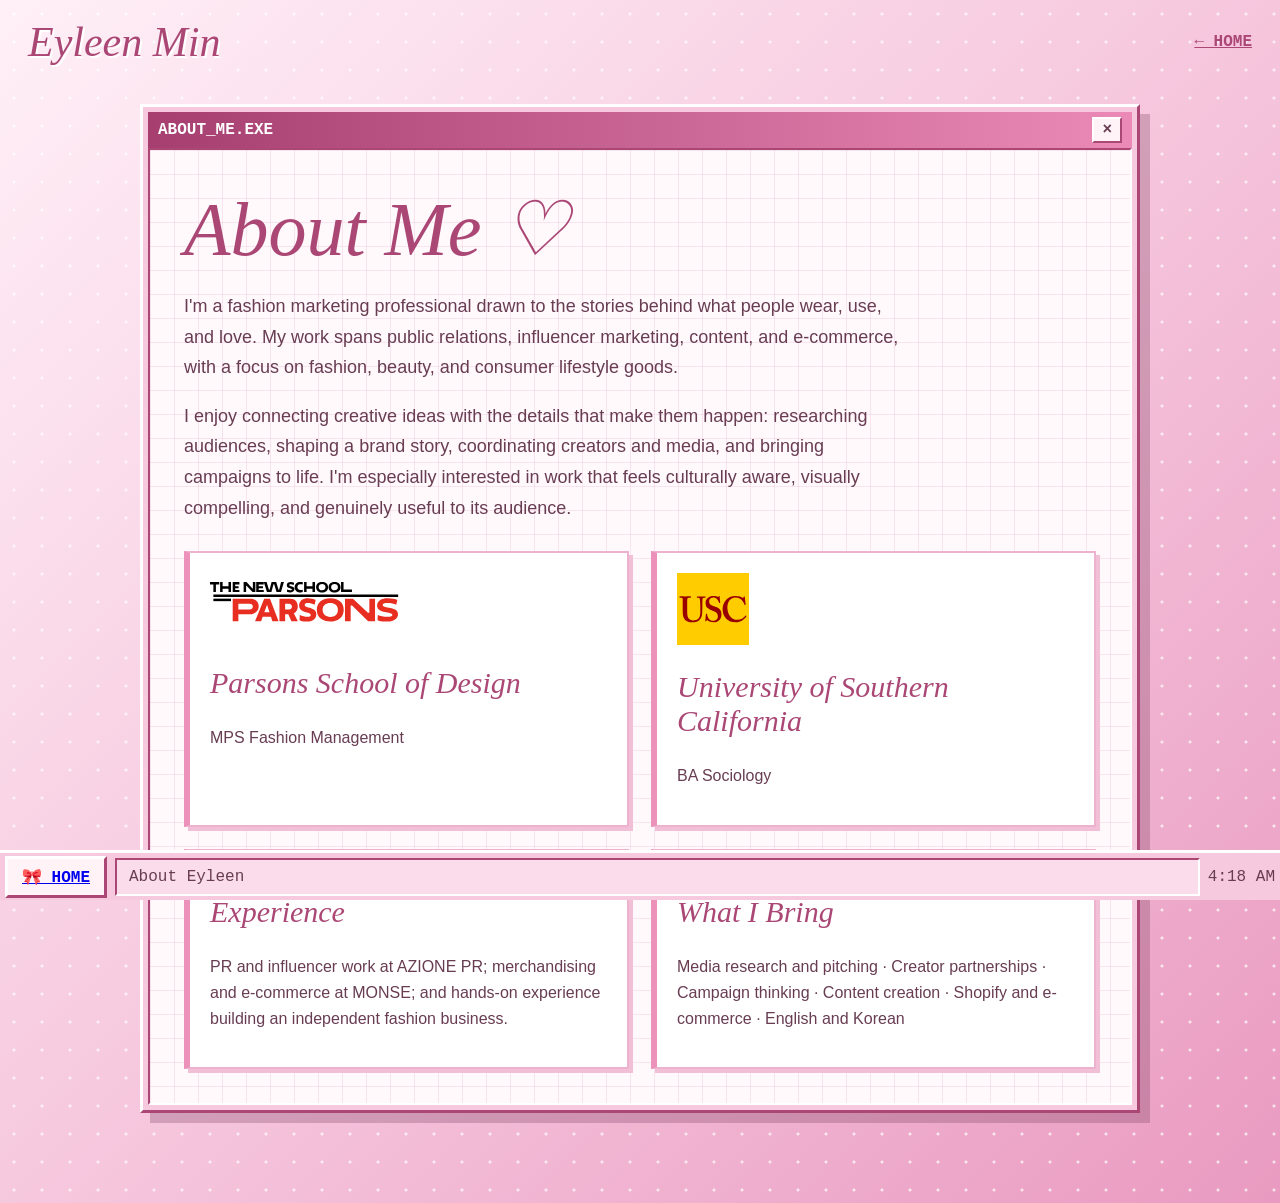
==== about.html @ ff4c1eeb "Add files via upload" ====
<!doctype html>
<html lang="en"><head><meta charset="utf-8"><meta name="viewport" content="width=device-width,initial-scale=1"><title>About | Eyleen Min</title><link rel="icon" type="image/png" href="icon.png"><link rel="stylesheet" href="styles.css"></head>
<body><header class="site-header"><a class="brand" href="index.html">Eyleen Min</a><a class="home-link" href="index.html">← HOME</a></header><main class="page"><section class="retro page-window"><div class="titlebar"><span>ABOUT_ME.EXE</span><a class="close" href="index.html">×</a></div><div class="page-content graph-paper"><h1>About Me ♡</h1><p class="lead">I'm a fashion marketing professional drawn to the stories behind what people wear, use, and love. My work spans public relations, influencer marketing, content, and e-commerce, with a focus on fashion, beauty, and consumer lifestyle goods.</p><p class="lead">I enjoy connecting creative ideas with the details that make them happen: researching audiences, shaping a brand story, coordinating creators and media, and bringing campaigns to life. I'm especially interested in work that feels culturally aware, visually compelling, and genuinely useful to its audience.</p><div class="card-grid"><article class="card education-card"><img src="parsons-logo.svg" alt="Parsons School of Design logo"><h2>Parsons School of Design</h2><p>MPS Fashion Management</p></article><article class="card education-card"><img class="usc-logo" src="usc-mark.svg" alt="USC logo"><h2>University of Southern California</h2><p>BA Sociology</p></article><article class="card"><h2>Experience</h2><p>PR and influencer work at AZIONE PR; merchandising and e-commerce at MONSE; and hands-on experience building an independent fashion business.</p></article><article class="card"><h2>What I Bring</h2><p>Media research and pitching · Creator partnerships · Campaign thinking · Content creation · Shopify and e-commerce · English and Korean</p></article></div></div></section></main><footer class="taskbar"><a class="start" href="index.html">🎀 HOME</a><div class="task-title">About Eyleen</div><div data-clock></div></footer><script src="script.js"></script></body></html>
---- styles.css ----
:root{--pale:#fff3f8;--pink:#f7c9de;--mid:#ec91ba;--dark:#aa4775;--ink:#683d52;--shadow:rgba(100,43,71,.25)}
*{box-sizing:border-box}html,body{margin:0;min-height:100%;color:var(--ink);font-family:"Courier New",monospace;cursor:url("heart-cursor-large.png") 6 4,auto}a,button{cursor:url("heart-cursor-large.png") 6 4,pointer}body{background:radial-gradient(circle,rgba(255,255,255,.7) 1px,transparent 2px) 0 0/28px 28px,linear-gradient(135deg,#fff0f7,#f5c3db 55%,#e99ac0)}
.titlebar{display:flex;align-items:center;justify-content:space-between;height:36px;padding:5px 10px;color:#fff;font-weight:700;background:linear-gradient(90deg,#a63f70,#eb8ab7)}
.retro{background:var(--pink);border:3px solid;border-color:#fff var(--dark) var(--dark) #fff;box-shadow:10px 10px 0 var(--shadow);padding:5px}.button{display:inline-block;padding:9px 14px;color:#fff;background:var(--dark);border:2px solid;border-color:#ffdceb #71304f #71304f #ffdceb;text-decoration:none;font-weight:700}.close{color:var(--ink);background:var(--pale);border:2px solid;border-color:#fff var(--dark) var(--dark) #fff;padding:2px 8px;text-decoration:none}
.site-header{display:flex;align-items:center;justify-content:space-between;padding:18px 28px}.brand{color:var(--dark);font:italic 42px Georgia,serif;text-decoration:none;text-shadow:2px 2px #fff}.home-link{color:var(--dark);font-weight:700}
.page{width:min(1000px,92vw);margin:20px auto 90px}.page-window{min-height:560px}.page-content{padding:34px;background:rgba(255,255,255,.9);border:2px solid;border-color:var(--dark) #fff #fff var(--dark)}h1,h2{color:var(--dark);font-family:Georgia,serif;font-style:italic;font-weight:400}h1{font-size:clamp(42px,7vw,76px);margin:0 0 15px}h2{font-size:30px}.lead{max-width:720px;font:18px/1.7 Arial,sans-serif}.card-grid{display:grid;grid-template-columns:repeat(2,minmax(0,1fr));gap:22px;margin-top:28px}.card{padding:20px;background:#fff;border:2px solid #edb2ce;border-left:6px solid var(--mid);box-shadow:4px 4px 0 #f1bfd6}.card p{font:16px/1.6 Arial,sans-serif}.placeholder{display:grid;place-items:center;min-height:220px;margin-bottom:16px;color:#9a5874;background:repeating-linear-gradient(45deg,#fff5f9,#fff5f9 10px,#fbe4ef 10px,#fbe4ef 20px);border:2px dashed var(--mid);text-align:center;padding:18px}.contact-list{display:grid;gap:18px;margin-top:28px}.contact-item{padding:20px;color:var(--ink);background:#fff;border:2px solid #edb2ce;text-decoration:none;font-weight:700}.contact-item:hover{transform:translate(-3px,-3px);box-shadow:6px 6px 0 var(--mid)}
.taskbar{position:fixed;left:0;right:0;bottom:0;z-index:9999;display:flex;align-items:center;height:50px;gap:8px;padding:5px;background:var(--pink);border-top:3px solid #fff}.start{padding:8px 14px;background:var(--pale);border:3px solid;border-color:#fff var(--dark) var(--dark) #fff;font-weight:700}.task-title{flex:1;padding:8px 12px;background:rgba(255,255,255,.35);border:2px solid;border-color:var(--dark) #fff #fff var(--dark)}
/* Home */.desktop{position:relative;height:calc(100vh - 50px);min-height:700px;overflow:hidden}.desktop-brand{position:absolute;top:16px;left:26px;z-index:20}.desktop-brand h1{font-size:48px;margin:0}.desktop-brand p{margin:0;letter-spacing:1.5px}.welcome{position:absolute;z-index:5;top:46%;left:50%;width:min(530px,42vw);height:360px;transform:translate(-50%,-50%)}.welcome-body{display:grid;grid-template-columns:47% 53%;height:calc(100% - 36px);padding:14px;background:rgba(255,255,255,.88);border:2px solid;border-color:var(--dark) #fff #fff var(--dark)}.profile{width:100%;height:100%;object-fit:cover;object-position:center top;border:6px solid #fff;box-shadow:5px 5px 0 #e8acc8}.welcome-copy{display:flex;flex-direction:column;align-items:center;justify-content:center;padding:14px;text-align:center}.welcome-copy h2{font-size:52px;line-height:.95;margin:5px}.welcome-copy p{line-height:1.5}
.photo{position:absolute;z-index:7;margin:0;padding:7px 7px 25px;background:#fff;box-shadow:6px 8px 16px var(--shadow);transition:.25s}.photo img{width:100%;height:100%;object-fit:cover}.photo:hover{z-index:200;box-shadow:13px 18px 35px rgba(95,43,70,.38)}.fashion{top:18%;left:4%;width:155px;height:225px;transform:rotate(-7deg)}.fashion:hover{transform:rotate(-1deg) scale(1.1)}.little{top:51%;left:15%;width:130px;height:175px;transform:rotate(6deg)}.little:hover{transform:rotate(1deg) scale(1.12)}.baby{top:14%;left:19%;width:105px;height:105px;padding:6px;border-radius:50%;transform:rotate(5deg)}.baby img{border-radius:50%}.baby:hover{transform:scale(1.15)}.nyc{top:15%;right:5%;width:170px;height:150px;transform:rotate(6deg)}.nyc:hover{transform:rotate(1deg) scale(1.1)}
.resume-anchor{position:absolute;right:9%;bottom:16%;z-index:8;width:165px;height:210px;padding:7px 7px 26px;background:#fff;box-shadow:7px 9px 18px var(--shadow)}.resume-anchor iframe{width:100%;height:100%;border:1px solid #e5b1ca;pointer-events:none;transform:rotate(-5deg);transition:none}.resume-anchor:after{content:"RESUME.PDF — HOVER";position:absolute;left:0;right:0;bottom:7px;text-align:center;font-size:9px}.resume-anchor:hover:before{content:"";position:fixed;inset:0;z-index:9997;background:rgba(121,44,82,.48)}.resume-anchor:hover iframe{position:fixed;z-index:9998;top:50vh;left:50vw;width:min(760px,86vw);height:90vh;transform:translate(-50%,-50%) rotate(0deg);background:#fff;border:10px solid #fff;box-shadow:0 20px 70px rgba(70,20,44,.55)}
.icons{position:absolute;left:15px;right:15px;bottom:12px;z-index:30;display:flex;justify-content:center;gap:clamp(16px,3.2vw,56px)}.desktop-icon{width:92px;text-align:center;color:var(--ink);text-decoration:none;transition:.2s}.desktop-icon:hover{transform:translateY(-6px) scale(1.06)}.desktop-icon img,.emoji{display:grid;place-items:center;width:58px;height:58px;margin:0 auto 6px;object-fit:contain;font-size:43px}.desktop-icon span:last-child{display:inline-block;padding:2px 4px;background:rgba(255,255,255,.65);font-size:11px;font-weight:700}.sparkle{position:absolute;color:#fff;font-size:28px;text-shadow:0 0 9px #fff;animation:twinkle 1.7s infinite alternate;pointer-events:none}@keyframes twinkle{from{opacity:.25;transform:scale(.7)}to{opacity:1;transform:scale(1.25) rotate(18deg)}}.s1{top:12%;left:31%}.s2{top:15%;right:28%;animation-delay:.4s}.s3{top:57%;left:27%;animation-delay:.8s}.s4{top:56%;right:26%;animation-delay:.2s}
@media(max-width:900px){.desktop{height:auto;min-height:1120px}.welcome{top:310px;width:90vw;height:390px}.fashion{top:530px;left:5%}.little{top:555px;left:37%}.baby{top:510px;left:72%}.nyc{top:750px;left:7%;right:auto}.resume-anchor{top:715px;right:8%;bottom:auto}.resume-anchor:hover iframe{width:90vw;height:82vh}.icons{display:grid;grid-template-columns:repeat(3,92px);gap:15px 28px}.task-title{display:none}.card-grid{grid-template-columns:1fr}.page-content{padding:22px}.brand{font-size:32px}}

/* Polished center portrait card */
.welcome-body{grid-template-columns:52% 48%}
.center-photo{position:relative;width:calc(100% - 28px);height:calc(100% - 22px);margin:11px 14px;padding:10px 10px 35px;background:#fff;box-shadow:7px 9px 0 #e8acc8,0 14px 25px rgba(105,44,73,.2);transform:rotate(-1.5deg);transition:transform .25s ease}
.center-photo:after{content:"EYLEEN.JPG ♡";position:absolute;left:0;right:0;bottom:10px;text-align:center;color:#98506f;font-size:10px}
.center-photo:hover{transform:rotate(0deg) scale(1.025)}
.center-photo .profile{display:block;width:100%;height:100%;object-fit:cover;object-position:center top;border:1px solid #f1cfdf;box-shadow:none}
.welcome-copy h2{font-size:48px}

/* Homepage boot screen */
.boot{position:fixed;inset:0;z-index:20000;display:grid;place-items:center;background:radial-gradient(circle,rgba(255,255,255,.75) 1px,transparent 2px) 0 0/25px 25px,linear-gradient(135deg,#fff1f8,#edafd0);transition:opacity .55s ease}
.boot.hidden{opacity:0;pointer-events:none}
.boot-window{width:min(430px,88vw)}
.boot-body{padding:28px 22px 22px;text-align:center}
.boot-body h2{margin:0;color:var(--dark);font-size:52px}
.boot-heart{margin:8px 0 18px;font-size:31px;animation:bootPulse .9s infinite alternate}
.progress-track{height:27px;padding:3px;background:#fff;border:2px solid;border-color:var(--dark) #fff #fff var(--dark)}
.progress-bar{width:0;height:100%;background:repeating-linear-gradient(90deg,var(--dark) 0,var(--dark) 12px,var(--mid) 12px,var(--mid) 16px);transition:width .12s linear}
.boot-body p{margin:13px 0 0;font-size:13px}
@keyframes bootPulse{from{transform:scale(.9)}to{transform:scale(1.15)}}

/* Project gallery and additional desktop portrait */
html,body{cursor:url("heart-cursor-large.png") 5 5,auto}
a,button{cursor:url("heart-cursor-large.png") 5 5,pointer}
.me-photo{right:14%;top:51%;width:145px;height:198px;transform:rotate(-7deg)}
.me-photo img{object-position:center 61%}
.me-photo:hover{transform:rotate(-1deg) scale(1.1)}
.graph-paper{background-color:#fff9fc;background-image:linear-gradient(rgba(215,126,166,.17) 1px,transparent 1px),linear-gradient(90deg,rgba(215,126,166,.17) 1px,transparent 1px);background-size:24px 24px}
.page:has(.placeholder) .page-content{background-color:#fff9fc;background-image:linear-gradient(rgba(215,126,166,.13) 1px,transparent 1px),linear-gradient(90deg,rgba(215,126,166,.13) 1px,transparent 1px);background-size:24px 24px}
.project-grid{align-items:stretch}
.project-card{display:flex;flex-direction:column;border-left:2px solid #edb2ce;padding:14px 14px 22px;box-shadow:6px 6px 0 #f1bfd6}
.project-card h2{font-size:27px;margin:10px 0 0}
.project-card p{flex:1;margin:9px 0 17px}
.deck-cover{display:block;width:100%;aspect-ratio:16/9;object-fit:cover;background:#efe5ea;border:1px solid #e6bbcf;transition:transform .25s ease,box-shadow .25s ease}
.project-card a:hover .deck-cover,.motion-cover:hover{transform:scale(1.025);box-shadow:0 10px 22px rgba(100,43,71,.22)}
.project-meta{margin-top:14px;color:#98506f;font-size:12px;letter-spacing:.06em;font-weight:bold}
.deck-actions{display:flex;gap:9px;flex-wrap:wrap}
.secondary{background:#fff;color:var(--dark)}
@media(max-width:900px){.me-photo{top:748px;right:7%;width:130px;height:180px}.nyc{top:755px;left:7%}}
@media(max-width:540px){.me-photo{right:5%;top:756px;width:115px;height:160px}.project-card h2{font-size:25px}}

/* Education and manual presentation */
.education-card img{display:block;width:210px;max-width:100%;height:68px;object-fit:contain;object-position:left center;margin-bottom:10px}
.education-card img.usc-logo{width:72px;height:72px;background:#ffcc00}
.slide-page{width:min(1250px,96vw)}
.slide-frame{width:100%;background:#151515;aspect-ratio:16/9;display:grid;place-items:center;box-shadow:8px 8px 0 #e7aac8}
.slide-frame img{display:block;width:100%;height:100%;object-fit:contain}
.slide-controls{display:flex;align-items:center;justify-content:center;gap:20px;margin:25px 0 12px}
.slide-controls button{font:700 15px 'Courier New',monospace;min-width:132px}
.slide-controls button:disabled{opacity:.45;cursor:default}
.slide-controls output{font-weight:700;min-width:65px;text-align:center}
.slide-note{font:14px/1.5 Arial,sans-serif;text-align:center}
@media(max-width:540px){.slide-controls{gap:8px}.slide-controls button{min-width:100px;padding:8px}.slide-page .page-content{padding:15px}}
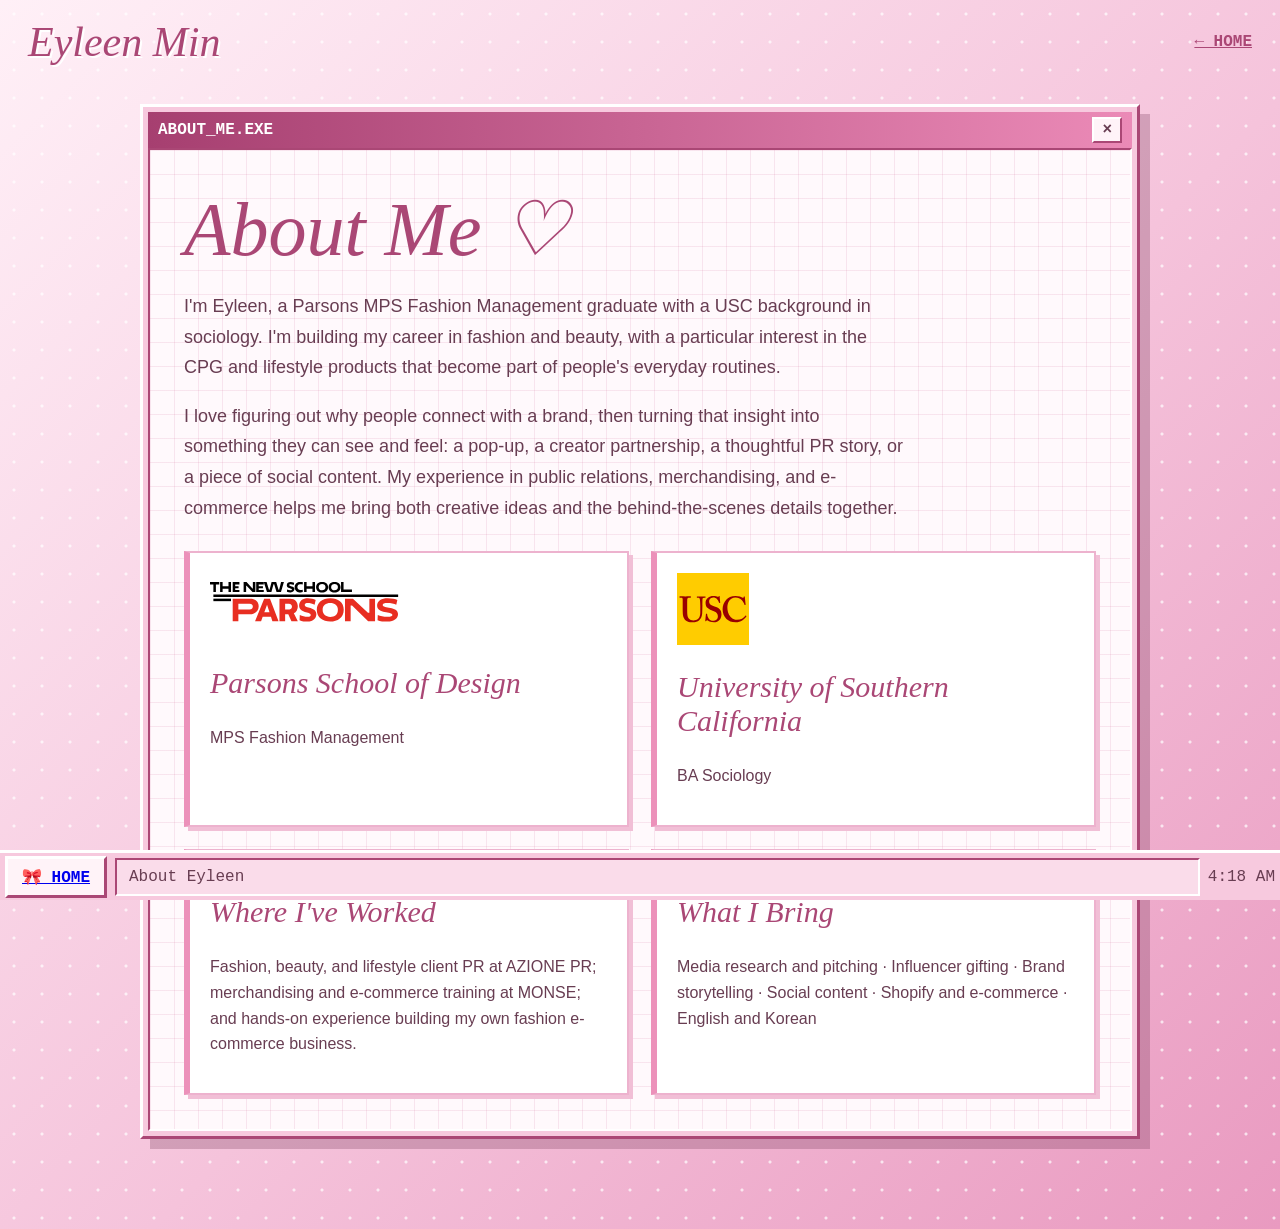
==== commit 57f851dd: "Add files via upload" ====
--- a/about.html
+++ b/about.html
@@ -1,3 +1,3 @@
 <!doctype html>
 <html lang="en"><head><meta charset="utf-8"><meta name="viewport" content="width=device-width,initial-scale=1"><title>About | Eyleen Min</title><link rel="icon" type="image/png" href="icon.png"><link rel="stylesheet" href="styles.css"></head>
-<body><header class="site-header"><a class="brand" href="index.html">Eyleen Min</a><a class="home-link" href="index.html">← HOME</a></header><main class="page"><section class="retro page-window"><div class="titlebar"><span>ABOUT_ME.EXE</span><a class="close" href="index.html">×</a></div><div class="page-content graph-paper"><h1>About Me ♡</h1><p class="lead">I'm a fashion marketing professional drawn to the stories behind what people wear, use, and love. My work spans public relations, influencer marketing, content, and e-commerce, with a focus on fashion, beauty, and consumer lifestyle goods.</p><p class="lead">I enjoy connecting creative ideas with the details that make them happen: researching audiences, shaping a brand story, coordinating creators and media, and bringing campaigns to life. I'm especially interested in work that feels culturally aware, visually compelling, and genuinely useful to its audience.</p><div class="card-grid"><article class="card education-card"><img src="parsons-logo.svg" alt="Parsons School of Design logo"><h2>Parsons School of Design</h2><p>MPS Fashion Management</p></article><article class="card education-card"><img class="usc-logo" src="usc-mark.svg" alt="USC logo"><h2>University of Southern California</h2><p>BA Sociology</p></article><article class="card"><h2>Experience</h2><p>PR and influencer work at AZIONE PR; merchandising and e-commerce at MONSE; and hands-on experience building an independent fashion business.</p></article><article class="card"><h2>What I Bring</h2><p>Media research and pitching · Creator partnerships · Campaign thinking · Content creation · Shopify and e-commerce · English and Korean</p></article></div></div></section></main><footer class="taskbar"><a class="start" href="index.html">🎀 HOME</a><div class="task-title">About Eyleen</div><div data-clock></div></footer><script src="script.js"></script></body></html>
+<body><header class="site-header"><a class="brand" href="index.html">Eyleen Min</a><a class="home-link" href="index.html">← HOME</a></header><main class="page"><section class="retro page-window"><div class="titlebar"><span>ABOUT_ME.EXE</span><a class="close" href="index.html">×</a></div><div class="page-content graph-paper"><h1>About Me ♡</h1><p class="lead">I'm Eyleen, a Parsons MPS Fashion Management graduate with a USC background in sociology. I'm building my career in fashion and beauty, with a particular interest in the CPG and lifestyle products that become part of people's everyday routines.</p><p class="lead">I love figuring out why people connect with a brand, then turning that insight into something they can see and feel: a pop-up, a creator partnership, a thoughtful PR story, or a piece of social content. My experience in public relations, merchandising, and e-commerce helps me bring both creative ideas and the behind-the-scenes details together.</p><div class="card-grid"><article class="card education-card"><img src="parsons-logo.svg" alt="Parsons School of Design logo"><h2>Parsons School of Design</h2><p>MPS Fashion Management</p></article><article class="card education-card"><img class="usc-logo" src="usc-mark.svg" alt="USC logo"><h2>University of Southern California</h2><p>BA Sociology</p></article><article class="card"><h2>Where I've Worked</h2><p>Fashion, beauty, and lifestyle client PR at AZIONE PR; merchandising and e-commerce training at MONSE; and hands-on experience building my own fashion e-commerce business.</p></article><article class="card"><h2>What I Bring</h2><p>Media research and pitching · Influencer gifting · Brand storytelling · Social content · Shopify and e-commerce · English and Korean</p></article></div></div></section></main><footer class="taskbar"><a class="start" href="index.html">🎀 HOME</a><div class="task-title">About Eyleen</div><div data-clock></div></footer><script src="script.js"></script></body></html>
--- a/styles.css
+++ b/styles.css
@@ -57,6 +57,7 @@
 .slide-page{width:min(1250px,96vw)}
 .slide-frame{width:100%;background:#151515;aspect-ratio:16/9;display:grid;place-items:center;box-shadow:8px 8px 0 #e7aac8}
 .slide-frame img{display:block;width:100%;height:100%;object-fit:contain}
+.capstone-cover-link{display:block;max-width:820px;margin:24px auto 16px;transition:transform .2s ease;box-shadow:8px 8px 0 #e7aac8}.capstone-cover-link:hover,.capstone-cover-link:focus-visible{transform:scale(1.025)}.capstone-cover{display:block;width:100%;height:auto;border:8px solid #fff}
 .slide-controls{display:flex;align-items:center;justify-content:center;gap:20px;margin:25px 0 12px}
 .slide-controls button{font:700 15px 'Courier New',monospace;min-width:132px}
 .slide-controls button:disabled{opacity:.45;cursor:default}
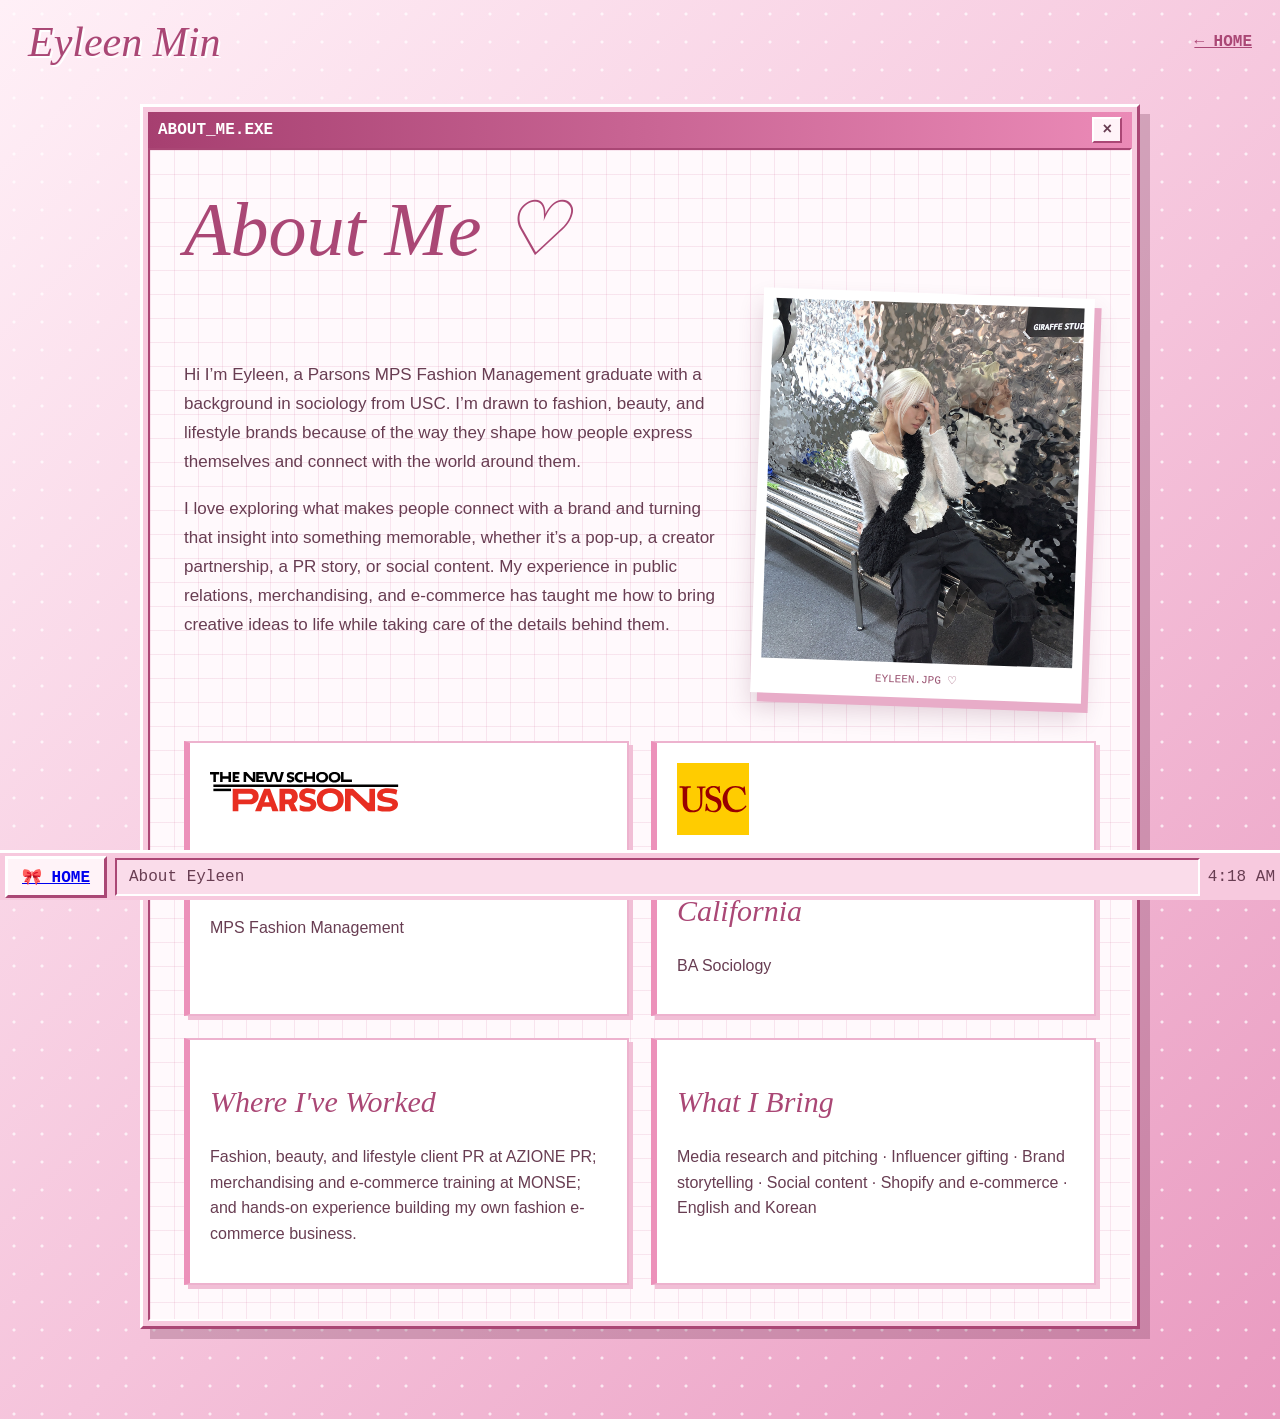
==== commit e17fb419: "Add files via upload" ====
--- a/about.html
+++ b/about.html
@@ -1,3 +1,3 @@
 <!doctype html>
 <html lang="en"><head><meta charset="utf-8"><meta name="viewport" content="width=device-width,initial-scale=1"><title>About | Eyleen Min</title><link rel="icon" type="image/png" href="icon.png"><link rel="stylesheet" href="styles.css"></head>
-<body><header class="site-header"><a class="brand" href="index.html">Eyleen Min</a><a class="home-link" href="index.html">← HOME</a></header><main class="page"><section class="retro page-window"><div class="titlebar"><span>ABOUT_ME.EXE</span><a class="close" href="index.html">×</a></div><div class="page-content graph-paper"><h1>About Me ♡</h1><p class="lead">I'm Eyleen, a Parsons MPS Fashion Management graduate with a USC background in sociology. I'm building my career in fashion and beauty, with a particular interest in the CPG and lifestyle products that become part of people's everyday routines.</p><p class="lead">I love figuring out why people connect with a brand, then turning that insight into something they can see and feel: a pop-up, a creator partnership, a thoughtful PR story, or a piece of social content. My experience in public relations, merchandising, and e-commerce helps me bring both creative ideas and the behind-the-scenes details together.</p><div class="card-grid"><article class="card education-card"><img src="parsons-logo.svg" alt="Parsons School of Design logo"><h2>Parsons School of Design</h2><p>MPS Fashion Management</p></article><article class="card education-card"><img class="usc-logo" src="usc-mark.svg" alt="USC logo"><h2>University of Southern California</h2><p>BA Sociology</p></article><article class="card"><h2>Where I've Worked</h2><p>Fashion, beauty, and lifestyle client PR at AZIONE PR; merchandising and e-commerce training at MONSE; and hands-on experience building my own fashion e-commerce business.</p></article><article class="card"><h2>What I Bring</h2><p>Media research and pitching · Influencer gifting · Brand storytelling · Social content · Shopify and e-commerce · English and Korean</p></article></div></div></section></main><footer class="taskbar"><a class="start" href="index.html">🎀 HOME</a><div class="task-title">About Eyleen</div><div data-clock></div></footer><script src="script.js"></script></body></html>
+<body><header class="site-header"><a class="brand" href="index.html">Eyleen Min</a><a class="home-link" href="index.html">← HOME</a></header><main class="page"><section class="retro page-window"><div class="titlebar"><span>ABOUT_ME.EXE</span><a class="close" href="index.html">×</a></div><div class="page-content graph-paper"><h1>About Me ♡</h1><div class="about-intro"><div class="about-intro-copy"><p class="lead">Hi I’m Eyleen, a Parsons MPS Fashion Management graduate with a background in sociology from USC. I’m drawn to fashion, beauty, and lifestyle brands because of the way they shape how people express themselves and connect with the world around them.</p><p class="lead">I love exploring what makes people connect with a brand and turning that insight into something memorable, whether it’s a pop-up, a creator partnership, a PR story, or social content. My experience in public relations, merchandising, and e-commerce has taught me how to bring creative ideas to life while taking care of the details behind them.</p></div><figure class="about-portrait"><img src="eyleen-about-photo.JPG" alt="Eyleen seated in a white top in front of a reflective wall"><figcaption>EYLEEN.JPG ♡</figcaption></figure></div><div class="card-grid"><article class="card education-card"><img src="parsons-logo.svg" alt="Parsons School of Design logo"><h2>Parsons School of Design</h2><p>MPS Fashion Management</p></article><article class="card education-card"><img class="usc-logo" src="usc-mark.svg" alt="USC logo"><h2>University of Southern California</h2><p>BA Sociology</p></article><article class="card"><h2>Where I've Worked</h2><p>Fashion, beauty, and lifestyle client PR at AZIONE PR; merchandising and e-commerce training at MONSE; and hands-on experience building my own fashion e-commerce business.</p></article><article class="card"><h2>What I Bring</h2><p>Media research and pitching · Influencer gifting · Brand storytelling · Social content · Shopify and e-commerce · English and Korean</p></article></div></div></section></main><footer class="taskbar"><a class="start" href="index.html">🎀 HOME</a><div class="task-title">About Eyleen</div><div data-clock></div></footer><script src="script.js"></script></body></html>
--- a/styles.css
+++ b/styles.css
@@ -54,6 +54,7 @@
 /* Education and manual presentation */
 .education-card img{display:block;width:210px;max-width:100%;height:68px;object-fit:contain;object-position:left center;margin-bottom:10px}
 .education-card img.usc-logo{width:72px;height:72px;background:#ffcc00}
+.about-intro{display:grid;grid-template-columns:minmax(0,1.35fr) minmax(230px,.85fr);align-items:center;gap:34px}.about-intro-copy .lead{margin:0 0 18px;font-size:17px;line-height:1.7}.about-intro-copy .lead:last-child{margin-bottom:0}.about-portrait{margin:5px 8px 15px 0;padding:10px 10px 12px;background:#fff;box-shadow:7px 9px 0 #e8acc8,0 15px 24px rgba(105,44,73,.2);transform:rotate(2deg)}.about-portrait img{display:block;width:100%;height:360px;object-fit:cover;object-position:center 30%}.about-portrait figcaption{padding-top:10px;text-align:center;font-size:11px;color:#98506f}@media(max-width:740px){.about-intro{grid-template-columns:1fr;gap:20px}.about-portrait{width:min(350px,90%);margin:0 auto 16px}.about-portrait img{height:370px}}
 .slide-page{width:min(1250px,96vw)}
 .slide-frame{width:100%;background:#151515;aspect-ratio:16/9;display:grid;place-items:center;box-shadow:8px 8px 0 #e7aac8}
 .slide-frame img{display:block;width:100%;height:100%;object-fit:contain}
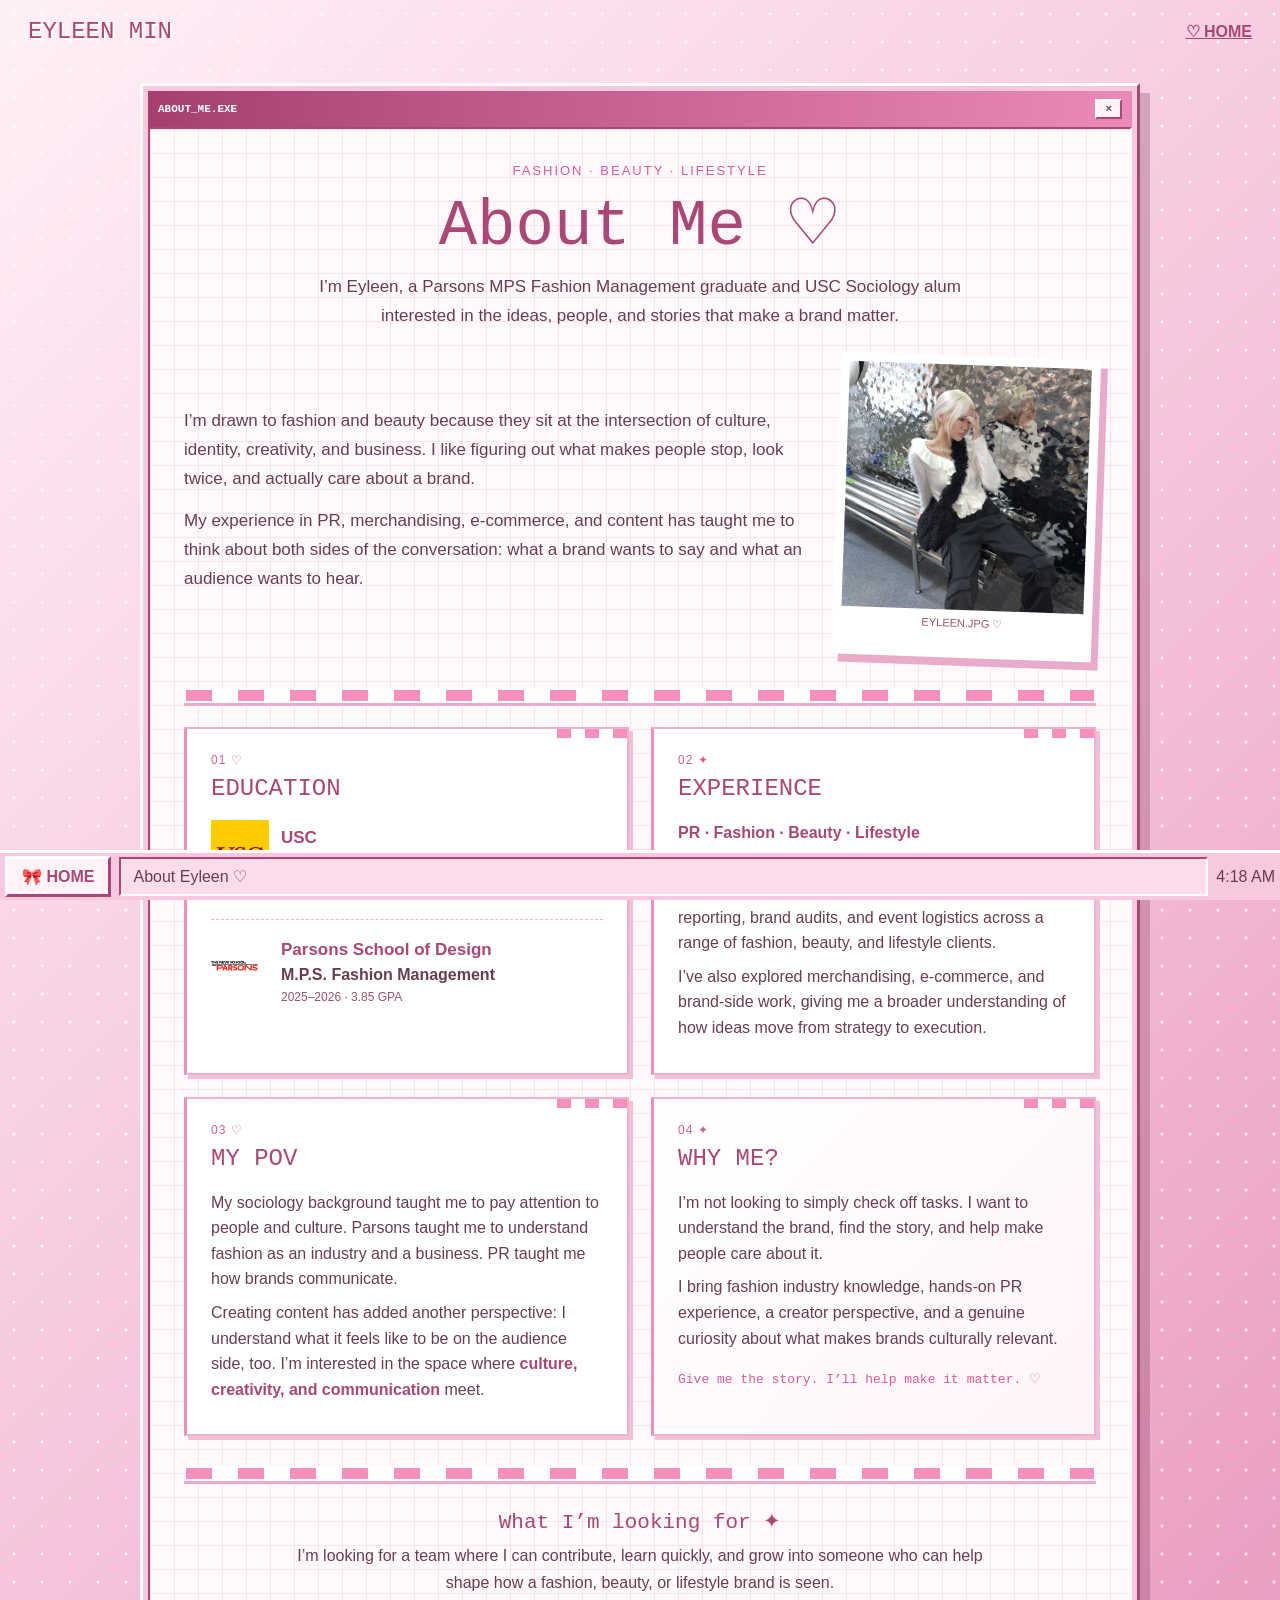
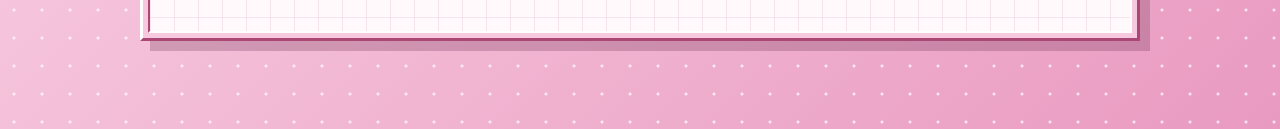
==== commit 1f4c3602: "Add files via upload" ====
--- a/about.html
+++ b/about.html
@@ -1,3 +1 @@
-<!doctype html>
-<html lang="en"><head><meta charset="utf-8"><meta name="viewport" content="width=device-width,initial-scale=1"><title>About | Eyleen Min</title><link rel="icon" type="image/png" href="icon.png"><link rel="stylesheet" href="styles.css"></head>
-<body><header class="site-header"><a class="brand" href="index.html">Eyleen Min</a><a class="home-link" href="index.html">← HOME</a></header><main class="page"><section class="retro page-window"><div class="titlebar"><span>ABOUT_ME.EXE</span><a class="close" href="index.html">×</a></div><div class="page-content graph-paper"><h1>About Me ♡</h1><div class="about-intro"><div class="about-intro-copy"><p class="lead">Hi I’m Eyleen, a Parsons MPS Fashion Management graduate with a background in sociology from USC. I’m drawn to fashion, beauty, and lifestyle brands because of the way they shape how people express themselves and connect with the world around them.</p><p class="lead">I love exploring what makes people connect with a brand and turning that insight into something memorable, whether it’s a pop-up, a creator partnership, a PR story, or social content. My experience in public relations, merchandising, and e-commerce has taught me how to bring creative ideas to life while taking care of the details behind them.</p></div><figure class="about-portrait"><img src="eyleen-about-photo.JPG" alt="Eyleen seated in a white top in front of a reflective wall"><figcaption>EYLEEN.JPG ♡</figcaption></figure></div><div class="card-grid"><article class="card education-card"><img src="parsons-logo.svg" alt="Parsons School of Design logo"><h2>Parsons School of Design</h2><p>MPS Fashion Management</p></article><article class="card education-card"><img class="usc-logo" src="usc-mark.svg" alt="USC logo"><h2>University of Southern California</h2><p>BA Sociology</p></article><article class="card"><h2>Where I've Worked</h2><p>Fashion, beauty, and lifestyle client PR at AZIONE PR; merchandising and e-commerce training at MONSE; and hands-on experience building my own fashion e-commerce business.</p></article><article class="card"><h2>What I Bring</h2><p>Media research and pitching · Influencer gifting · Brand storytelling · Social content · Shopify and e-commerce · English and Korean</p></article></div></div></section></main><footer class="taskbar"><a class="start" href="index.html">🎀 HOME</a><div class="task-title">About Eyleen</div><div data-clock></div></footer><script src="script.js"></script></body></html>
+<!doctype html><html lang="en"><head><meta charset="utf-8"><meta name="viewport" content="width=device-width,initial-scale=1"><title>About | Eyleen Min</title><link rel="icon" type="image/png" href="icon.png"><link rel="stylesheet" href="styles.css"></head><body><header class="site-header"><a class="brand" href="index.html">EYLEEN MIN</a><a class="home-link" href="index.html">♡ HOME</a></header><main class="page"><section class="retro page-window"><div class="titlebar stripe-title"><span>ABOUT_ME.EXE</span><a class="close" href="index.html">×</a></div><div class="page-content graph-paper"><div class="about-heading"><p class="eyebrow">FASHION · BEAUTY · LIFESTYLE</p><h1>About Me ♡</h1><p class="lead about-lead">I’m Eyleen, a Parsons MPS Fashion Management graduate and USC Sociology alum interested in the ideas, people, and stories that make a brand matter.</p></div><div class="about-intro"><div class="about-intro-copy"><p class="lead">I’m drawn to fashion and beauty because they sit at the intersection of culture, identity, creativity, and business. I like figuring out what makes people stop, look twice, and actually care about a brand.</p><p class="lead">My experience in PR, merchandising, e-commerce, and content has taught me to think about both sides of the conversation: what a brand wants to say and what an audience wants to hear.</p></div><figure class="about-portrait"><img src="eyleen-about-photo.JPG" alt="Eyleen seated in a white top in front of a reflective wall"><figcaption>EYLEEN.JPG ♡</figcaption></figure></div><div class="stripe-divider" aria-hidden="true"></div><div class="card-grid about-cards"><article class="card about-card education-card"><div class="card-kicker">01 ♡</div><h2>EDUCATION</h2><div class="school-block"><img class="usc-logo" src="usc-mark.svg" alt="USC logo"><div><h3>USC</h3><p>B.A. Sociology</p><span>2018–2023 · 3.5 GPA</span></div></div><div class="school-block"><img src="parsons-logo.svg" alt="Parsons School of Design logo"><div><h3>Parsons School of Design</h3><p>M.P.S. Fashion Management</p><span>2025–2026 · 3.85 GPA</span></div></div></article><article class="card about-card"><div class="card-kicker">02 ✦</div><h2>EXPERIENCE</h2><p><strong>PR · Fashion · Beauty · Lifestyle</strong></p><p>At AZIONE PR, I supported media research, creator research, press outreach, gifting, coverage tracking, reporting, brand audits, and event logistics across a range of fashion, beauty, and lifestyle clients.</p><p>I’ve also explored merchandising, e-commerce, and brand-side work, giving me a broader understanding of how ideas move from strategy to execution.</p></article><article class="card about-card"><div class="card-kicker">03 ♡</div><h2>MY POV</h2><p>My sociology background taught me to pay attention to people and culture. Parsons taught me to understand fashion as an industry and a business. PR taught me how brands communicate.</p><p>Creating content has added another perspective: I understand what it feels like to be on the audience side, too. I’m interested in the space where <strong>culture, creativity, and communication</strong> meet.</p></article><article class="card about-card why-me"><div class="card-kicker">04 ✦</div><h2>WHY ME?</h2><p>I’m not looking to simply check off tasks. I want to understand the brand, find the story, and help make people care about it.</p><p>I bring fashion industry knowledge, hands-on PR experience, a creator perspective, and a genuine curiosity about what makes brands culturally relevant.</p><p class="why-line">Give me the story. I’ll help make it matter. ♡</p></article></div><div class="stripe-divider bottom-stripe" aria-hidden="true"></div><section class="about-footer"><h2>What I’m looking for ✦</h2><p>I’m looking for a team where I can contribute, learn quickly, and grow into someone who can help shape how a fashion, beauty, or lifestyle brand is seen.</p></section></div></section></main><footer class="taskbar"><a class="start" href="index.html">🎀 HOME</a><div class="task-title">About Eyleen ♡</div><div data-clock></div></footer><script src="script.js"></script></body></html>
--- a/styles.css
+++ b/styles.css
@@ -1,67 +1,6 @@
-:root{--pale:#fff3f8;--pink:#f7c9de;--mid:#ec91ba;--dark:#aa4775;--ink:#683d52;--shadow:rgba(100,43,71,.25)}
-*{box-sizing:border-box}html,body{margin:0;min-height:100%;color:var(--ink);font-family:"Courier New",monospace;cursor:url("heart-cursor-large.png") 6 4,auto}a,button{cursor:url("heart-cursor-large.png") 6 4,pointer}body{background:radial-gradient(circle,rgba(255,255,255,.7) 1px,transparent 2px) 0 0/28px 28px,linear-gradient(135deg,#fff0f7,#f5c3db 55%,#e99ac0)}
-.titlebar{display:flex;align-items:center;justify-content:space-between;height:36px;padding:5px 10px;color:#fff;font-weight:700;background:linear-gradient(90deg,#a63f70,#eb8ab7)}
-.retro{background:var(--pink);border:3px solid;border-color:#fff var(--dark) var(--dark) #fff;box-shadow:10px 10px 0 var(--shadow);padding:5px}.button{display:inline-block;padding:9px 14px;color:#fff;background:var(--dark);border:2px solid;border-color:#ffdceb #71304f #71304f #ffdceb;text-decoration:none;font-weight:700}.close{color:var(--ink);background:var(--pale);border:2px solid;border-color:#fff var(--dark) var(--dark) #fff;padding:2px 8px;text-decoration:none}
-.site-header{display:flex;align-items:center;justify-content:space-between;padding:18px 28px}.brand{color:var(--dark);font:italic 42px Georgia,serif;text-decoration:none;text-shadow:2px 2px #fff}.home-link{color:var(--dark);font-weight:700}
-.page{width:min(1000px,92vw);margin:20px auto 90px}.page-window{min-height:560px}.page-content{padding:34px;background:rgba(255,255,255,.9);border:2px solid;border-color:var(--dark) #fff #fff var(--dark)}h1,h2{color:var(--dark);font-family:Georgia,serif;font-style:italic;font-weight:400}h1{font-size:clamp(42px,7vw,76px);margin:0 0 15px}h2{font-size:30px}.lead{max-width:720px;font:18px/1.7 Arial,sans-serif}.card-grid{display:grid;grid-template-columns:repeat(2,minmax(0,1fr));gap:22px;margin-top:28px}.card{padding:20px;background:#fff;border:2px solid #edb2ce;border-left:6px solid var(--mid);box-shadow:4px 4px 0 #f1bfd6}.card p{font:16px/1.6 Arial,sans-serif}.placeholder{display:grid;place-items:center;min-height:220px;margin-bottom:16px;color:#9a5874;background:repeating-linear-gradient(45deg,#fff5f9,#fff5f9 10px,#fbe4ef 10px,#fbe4ef 20px);border:2px dashed var(--mid);text-align:center;padding:18px}.contact-list{display:grid;gap:18px;margin-top:28px}.contact-item{padding:20px;color:var(--ink);background:#fff;border:2px solid #edb2ce;text-decoration:none;font-weight:700}.contact-item:hover{transform:translate(-3px,-3px);box-shadow:6px 6px 0 var(--mid)}
-.taskbar{position:fixed;left:0;right:0;bottom:0;z-index:9999;display:flex;align-items:center;height:50px;gap:8px;padding:5px;background:var(--pink);border-top:3px solid #fff}.start{padding:8px 14px;background:var(--pale);border:3px solid;border-color:#fff var(--dark) var(--dark) #fff;font-weight:700}.task-title{flex:1;padding:8px 12px;background:rgba(255,255,255,.35);border:2px solid;border-color:var(--dark) #fff #fff var(--dark)}
-/* Home */.desktop{position:relative;height:calc(100vh - 50px);min-height:700px;overflow:hidden}.desktop-brand{position:absolute;top:16px;left:26px;z-index:20}.desktop-brand h1{font-size:48px;margin:0}.desktop-brand p{margin:0;letter-spacing:1.5px}.welcome{position:absolute;z-index:5;top:46%;left:50%;width:min(530px,42vw);height:360px;transform:translate(-50%,-50%)}.welcome-body{display:grid;grid-template-columns:47% 53%;height:calc(100% - 36px);padding:14px;background:rgba(255,255,255,.88);border:2px solid;border-color:var(--dark) #fff #fff var(--dark)}.profile{width:100%;height:100%;object-fit:cover;object-position:center top;border:6px solid #fff;box-shadow:5px 5px 0 #e8acc8}.welcome-copy{display:flex;flex-direction:column;align-items:center;justify-content:center;padding:14px;text-align:center}.welcome-copy h2{font-size:52px;line-height:.95;margin:5px}.welcome-copy p{line-height:1.5}
-.photo{position:absolute;z-index:7;margin:0;padding:7px 7px 25px;background:#fff;box-shadow:6px 8px 16px var(--shadow);transition:.25s}.photo img{width:100%;height:100%;object-fit:cover}.photo:hover{z-index:200;box-shadow:13px 18px 35px rgba(95,43,70,.38)}.fashion{top:18%;left:4%;width:155px;height:225px;transform:rotate(-7deg)}.fashion:hover{transform:rotate(-1deg) scale(1.1)}.little{top:51%;left:15%;width:130px;height:175px;transform:rotate(6deg)}.little:hover{transform:rotate(1deg) scale(1.12)}.baby{top:14%;left:19%;width:105px;height:105px;padding:6px;border-radius:50%;transform:rotate(5deg)}.baby img{border-radius:50%}.baby:hover{transform:scale(1.15)}.nyc{top:15%;right:5%;width:170px;height:150px;transform:rotate(6deg)}.nyc:hover{transform:rotate(1deg) scale(1.1)}
-.resume-anchor{position:absolute;right:9%;bottom:16%;z-index:8;width:165px;height:210px;padding:7px 7px 26px;background:#fff;box-shadow:7px 9px 18px var(--shadow)}.resume-anchor iframe{width:100%;height:100%;border:1px solid #e5b1ca;pointer-events:none;transform:rotate(-5deg);transition:none}.resume-anchor:after{content:"RESUME.PDF — HOVER";position:absolute;left:0;right:0;bottom:7px;text-align:center;font-size:9px}.resume-anchor:hover:before{content:"";position:fixed;inset:0;z-index:9997;background:rgba(121,44,82,.48)}.resume-anchor:hover iframe{position:fixed;z-index:9998;top:50vh;left:50vw;width:min(760px,86vw);height:90vh;transform:translate(-50%,-50%) rotate(0deg);background:#fff;border:10px solid #fff;box-shadow:0 20px 70px rgba(70,20,44,.55)}
-.icons{position:absolute;left:15px;right:15px;bottom:12px;z-index:30;display:flex;justify-content:center;gap:clamp(16px,3.2vw,56px)}.desktop-icon{width:92px;text-align:center;color:var(--ink);text-decoration:none;transition:.2s}.desktop-icon:hover{transform:translateY(-6px) scale(1.06)}.desktop-icon img,.emoji{display:grid;place-items:center;width:58px;height:58px;margin:0 auto 6px;object-fit:contain;font-size:43px}.desktop-icon span:last-child{display:inline-block;padding:2px 4px;background:rgba(255,255,255,.65);font-size:11px;font-weight:700}.sparkle{position:absolute;color:#fff;font-size:28px;text-shadow:0 0 9px #fff;animation:twinkle 1.7s infinite alternate;pointer-events:none}@keyframes twinkle{from{opacity:.25;transform:scale(.7)}to{opacity:1;transform:scale(1.25) rotate(18deg)}}.s1{top:12%;left:31%}.s2{top:15%;right:28%;animation-delay:.4s}.s3{top:57%;left:27%;animation-delay:.8s}.s4{top:56%;right:26%;animation-delay:.2s}
-@media(max-width:900px){.desktop{height:auto;min-height:1120px}.welcome{top:310px;width:90vw;height:390px}.fashion{top:530px;left:5%}.little{top:555px;left:37%}.baby{top:510px;left:72%}.nyc{top:750px;left:7%;right:auto}.resume-anchor{top:715px;right:8%;bottom:auto}.resume-anchor:hover iframe{width:90vw;height:82vh}.icons{display:grid;grid-template-columns:repeat(3,92px);gap:15px 28px}.task-title{display:none}.card-grid{grid-template-columns:1fr}.page-content{padding:22px}.brand{font-size:32px}}
-
-/* Polished center portrait card */
-.welcome-body{grid-template-columns:52% 48%}
-.center-photo{position:relative;width:calc(100% - 28px);height:calc(100% - 22px);margin:11px 14px;padding:10px 10px 35px;background:#fff;box-shadow:7px 9px 0 #e8acc8,0 14px 25px rgba(105,44,73,.2);transform:rotate(-1.5deg);transition:transform .25s ease}
-.center-photo:after{content:"EYLEEN.JPG ♡";position:absolute;left:0;right:0;bottom:10px;text-align:center;color:#98506f;font-size:10px}
-.center-photo:hover{transform:rotate(0deg) scale(1.025)}
-.center-photo .profile{display:block;width:100%;height:100%;object-fit:cover;object-position:center top;border:1px solid #f1cfdf;box-shadow:none}
-.welcome-copy h2{font-size:48px}
-
-/* Homepage boot screen */
-.boot{position:fixed;inset:0;z-index:20000;display:grid;place-items:center;background:radial-gradient(circle,rgba(255,255,255,.75) 1px,transparent 2px) 0 0/25px 25px,linear-gradient(135deg,#fff1f8,#edafd0);transition:opacity .55s ease}
-.boot.hidden{opacity:0;pointer-events:none}
-.boot-window{width:min(430px,88vw)}
-.boot-body{padding:28px 22px 22px;text-align:center}
-.boot-body h2{margin:0;color:var(--dark);font-size:52px}
-.boot-heart{margin:8px 0 18px;font-size:31px;animation:bootPulse .9s infinite alternate}
-.progress-track{height:27px;padding:3px;background:#fff;border:2px solid;border-color:var(--dark) #fff #fff var(--dark)}
-.progress-bar{width:0;height:100%;background:repeating-linear-gradient(90deg,var(--dark) 0,var(--dark) 12px,var(--mid) 12px,var(--mid) 16px);transition:width .12s linear}
-.boot-body p{margin:13px 0 0;font-size:13px}
-@keyframes bootPulse{from{transform:scale(.9)}to{transform:scale(1.15)}}
-
-/* Project gallery and additional desktop portrait */
-html,body{cursor:url("heart-cursor-large.png") 5 5,auto}
-a,button{cursor:url("heart-cursor-large.png") 5 5,pointer}
-.me-photo{right:14%;top:51%;width:145px;height:198px;transform:rotate(-7deg)}
-.me-photo img{object-position:center 61%}
-.me-photo:hover{transform:rotate(-1deg) scale(1.1)}
-.graph-paper{background-color:#fff9fc;background-image:linear-gradient(rgba(215,126,166,.17) 1px,transparent 1px),linear-gradient(90deg,rgba(215,126,166,.17) 1px,transparent 1px);background-size:24px 24px}
-.page:has(.placeholder) .page-content{background-color:#fff9fc;background-image:linear-gradient(rgba(215,126,166,.13) 1px,transparent 1px),linear-gradient(90deg,rgba(215,126,166,.13) 1px,transparent 1px);background-size:24px 24px}
-.project-grid{align-items:stretch}
-.project-card{display:flex;flex-direction:column;border-left:2px solid #edb2ce;padding:14px 14px 22px;box-shadow:6px 6px 0 #f1bfd6}
-.project-card h2{font-size:27px;margin:10px 0 0}
-.project-card p{flex:1;margin:9px 0 17px}
-.deck-cover{display:block;width:100%;aspect-ratio:16/9;object-fit:cover;background:#efe5ea;border:1px solid #e6bbcf;transition:transform .25s ease,box-shadow .25s ease}
-.project-card a:hover .deck-cover,.motion-cover:hover{transform:scale(1.025);box-shadow:0 10px 22px rgba(100,43,71,.22)}
-.project-meta{margin-top:14px;color:#98506f;font-size:12px;letter-spacing:.06em;font-weight:bold}
-.deck-actions{display:flex;gap:9px;flex-wrap:wrap}
-.secondary{background:#fff;color:var(--dark)}
-@media(max-width:900px){.me-photo{top:748px;right:7%;width:130px;height:180px}.nyc{top:755px;left:7%}}
-@media(max-width:540px){.me-photo{right:5%;top:756px;width:115px;height:160px}.project-card h2{font-size:25px}}
-
-/* Education and manual presentation */
-.education-card img{display:block;width:210px;max-width:100%;height:68px;object-fit:contain;object-position:left center;margin-bottom:10px}
-.education-card img.usc-logo{width:72px;height:72px;background:#ffcc00}
-.about-intro{display:grid;grid-template-columns:minmax(0,1.35fr) minmax(230px,.85fr);align-items:center;gap:34px}.about-intro-copy .lead{margin:0 0 18px;font-size:17px;line-height:1.7}.about-intro-copy .lead:last-child{margin-bottom:0}.about-portrait{margin:5px 8px 15px 0;padding:10px 10px 12px;background:#fff;box-shadow:7px 9px 0 #e8acc8,0 15px 24px rgba(105,44,73,.2);transform:rotate(2deg)}.about-portrait img{display:block;width:100%;height:360px;object-fit:cover;object-position:center 30%}.about-portrait figcaption{padding-top:10px;text-align:center;font-size:11px;color:#98506f}@media(max-width:740px){.about-intro{grid-template-columns:1fr;gap:20px}.about-portrait{width:min(350px,90%);margin:0 auto 16px}.about-portrait img{height:370px}}
-.slide-page{width:min(1250px,96vw)}
-.slide-frame{width:100%;background:#151515;aspect-ratio:16/9;display:grid;place-items:center;box-shadow:8px 8px 0 #e7aac8}
-.slide-frame img{display:block;width:100%;height:100%;object-fit:contain}
-.capstone-cover-link{display:block;max-width:820px;margin:24px auto 16px;transition:transform .2s ease;box-shadow:8px 8px 0 #e7aac8}.capstone-cover-link:hover,.capstone-cover-link:focus-visible{transform:scale(1.025)}.capstone-cover{display:block;width:100%;height:auto;border:8px solid #fff}
-.slide-controls{display:flex;align-items:center;justify-content:center;gap:20px;margin:25px 0 12px}
-.slide-controls button{font:700 15px 'Courier New',monospace;min-width:132px}
-.slide-controls button:disabled{opacity:.45;cursor:default}
-.slide-controls output{font-weight:700;min-width:65px;text-align:center}
-.slide-note{font:14px/1.5 Arial,sans-serif;text-align:center}
-@media(max-width:540px){.slide-controls{gap:8px}.slide-controls button{min-width:100px;padding:8px}.slide-page .page-content{padding:15px}}
+:root{--pale:#fff3f8;--pink:#f7c9de;--mid:#ec91ba;--dark:#aa4775;--ink:#683d52;--shadow:rgba(100,43,71,.25);--hot:#d95b96;--stripe1:#f58fbc;--stripe2:#fff}
+@import url('https://fonts.googleapis.com/css2?family=DM+Sans:wght@400;500;600;700&family=Pixelify+Sans:wght@400;500;600&family=Silkscreen:wght@400;700&display=swap');
+*{box-sizing:border-box}html,body{margin:0;min-height:100%;color:var(--ink);font-family:"DM Sans",Arial,sans-serif;cursor:url("heart-cursor-large.png") 6 4,auto}a,button{cursor:url("heart-cursor-large.png") 6 4,pointer}body{background:radial-gradient(circle,rgba(255,255,255,.7) 1px,transparent 2px) 0 0/28px 28px,linear-gradient(135deg,#fff0f7,#f5c3db 55%,#e99ac0)}.titlebar{display:flex;align-items:center;justify-content:space-between;height:36px;padding:5px 10px;color:#fff;font-weight:700;background:linear-gradient(90deg,#a63f70,#eb8ab7);font-family:"Silkscreen",monospace;font-size:11px}.retro{background:var(--pink);border:3px solid;border-color:#fff var(--dark) var(--dark) #fff;box-shadow:10px 10px 0 var(--shadow);padding:5px}.button{display:inline-block;padding:9px 14px;color:#fff;background:var(--dark);border:2px solid;border-color:#ffdceb #71304f #71304f #ffdceb;text-decoration:none;font-weight:700}.close{color:var(--ink);background:var(--pale);border:2px solid;border-color:#fff var(--dark) var(--dark) #fff;padding:2px 8px;text-decoration:none}.site-header{display:flex;align-items:center;justify-content:space-between;padding:18px 28px}.brand{color:var(--dark);font-family:"Silkscreen",monospace;font-size:24px;text-decoration:none;text-shadow:2px 2px #fff}.home-link{color:var(--dark);font-weight:700;font-family:"Pixelify Sans",sans-serif}.page{width:min(1000px,92vw);margin:20px auto 90px}.page-window{min-height:560px}.page-content{padding:34px;background:rgba(255,255,255,.9);border:2px solid;border-color:var(--dark) #fff #fff var(--dark)}h1,h2{color:var(--dark);font-family:"Silkscreen",monospace;font-weight:400}h1{font-size:clamp(34px,6vw,64px);margin:0 0 15px}h2{font-size:25px}.lead{max-width:720px;font:500 17px/1.7 "DM Sans",Arial,sans-serif}.card-grid{display:grid;grid-template-columns:repeat(2,minmax(0,1fr));gap:22px;margin-top:28px}.card{padding:20px;background:#fff;border:2px solid #edb2ce;border-left:6px solid var(--mid);box-shadow:4px 4px 0 #f1bfd6}.card p{font:16px/1.6 "DM Sans",Arial,sans-serif}.placeholder{display:grid;place-items:center;min-height:220px;margin-bottom:16px;color:#9a5874;background:repeating-linear-gradient(45deg,#fff5f9,#fff5f9 10px,#fbe4ef 10px,#fbe4ef 20px);border:2px dashed var(--mid);text-align:center;padding:18px}.contact-list{display:grid;gap:18px;margin-top:28px}.contact-item{padding:20px;color:var(--ink);background:#fff;border:2px solid #edb2ce;text-decoration:none;font-weight:700}.contact-item:hover{transform:translate(-3px,-3px);box-shadow:6px 6px 0 var(--mid)}.taskbar{position:fixed;left:0;right:0;bottom:0;z-index:9999;display:flex;align-items:center;height:50px;gap:8px;padding:5px;background:var(--pink);border-top:3px solid #fff}.start{padding:8px 14px;background:var(--pale);border:3px solid;border-color:#fff var(--dark) var(--dark) #fff;font-weight:700;text-decoration:none;color:var(--dark)}.task-title{flex:1;padding:8px 12px;background:rgba(255,255,255,.35);border:2px solid;border-color:var(--dark) #fff #fff var(--dark)}.desktop{position:relative;height:calc(100vh - 50px);min-height:700px;overflow:hidden}.desktop-brand{position:absolute;top:16px;left:26px;z-index:20}.desktop-brand h1{font-family:"Silkscreen",monospace;font-size:48px;margin:0;color:var(--dark);text-shadow:3px 3px #fff}.desktop-brand p{margin:5px 0 2px;letter-spacing:1.5px;font-weight:700;font-size:13px}.brand-subline{display:block;font-family:"Pixelify Sans",sans-serif;font-size:12px;color:#98506f;letter-spacing:.5px}.welcome{position:absolute;z-index:5;top:46%;left:50%;width:min(530px,42vw);height:360px;transform:translate(-50%,-50%)}.welcome-body{display:grid;grid-template-columns:52% 48%;height:calc(100% - 36px);padding:14px;background:rgba(255,255,255,.88);border:2px solid;border-color:var(--dark) #fff #fff var(--dark)}.profile{width:100%;height:100%;object-fit:cover;object-position:center top;border:6px solid #fff;box-shadow:5px 5px 0 #e8acc8}.welcome-copy{display:flex;flex-direction:column;align-items:center;justify-content:center;padding:14px;text-align:center}.welcome-copy small{font-family:"Pixelify Sans",sans-serif}.welcome-copy h2{font-size:42px;line-height:.95;margin:5px}.welcome-copy p{line-height:1.5}.photo{position:absolute;z-index:7;margin:0;padding:7px 7px 25px;background:#fff;box-shadow:6px 8px 16px var(--shadow);transition:.25s}.photo img{width:100%;height:100%;object-fit:cover}.photo:hover{z-index:200;box-shadow:13px 18px 35px rgba(95,43,70,.38)}.fashion{top:18%;left:4%;width:155px;height:225px;transform:rotate(-7deg)}.fashion:hover{transform:rotate(-1deg) scale(1.1)}.little{top:51%;left:15%;width:130px;height:175px;transform:rotate(6deg)}.little:hover{transform:rotate(1deg) scale(1.12)}.baby{top:14%;left:19%;width:105px;height:105px;padding:6px;border-radius:50%;transform:rotate(5deg)}.baby img{border-radius:50%}.baby:hover{transform:scale(1.15)}.nyc{top:15%;right:5%;width:170px;height:150px;transform:rotate(6deg)}.nyc:hover{transform:rotate(1deg) scale(1.1)}.resume-anchor{position:absolute;right:9%;bottom:16%;z-index:8;width:165px;height:210px;padding:7px 7px 26px;background:#fff;box-shadow:7px 9px 18px var(--shadow)}.icons{position:absolute;left:15px;right:15px;bottom:12px;z-index:30;display:flex;justify-content:center;gap:clamp(16px,3.2vw,56px)}.desktop-icon{width:92px;text-align:center;color:var(--ink);text-decoration:none;transition:.2s}.desktop-icon:hover{transform:translateY(-6px) scale(1.06)}.desktop-icon img,.emoji{display:grid;place-items:center;width:58px;height:58px;margin:0 auto 6px;object-fit:contain;font-size:43px}.desktop-icon span:last-child{display:inline-block;padding:2px 4px;background:rgba(255,255,255,.65);font-size:11px;font-weight:700}.sparkle{position:absolute;color:#fff;font-size:28px;text-shadow:0 0 9px #fff;animation:twinkle 1.7s infinite alternate;pointer-events:none}@keyframes twinkle{from{opacity:.25;transform:scale(.7)}to{opacity:1;transform:scale(1.25) rotate(18deg)}}.s1{top:12%;left:31%}.s2{top:15%;right:28%}.s3{top:57%;left:27%}.s4{top:56%;right:26%}.me-photo{right:14%;top:51%;width:145px;height:198px;transform:rotate(-7deg)}.me-photo img{object-position:center 61%}.me-photo:hover{transform:rotate(-1deg) scale(1.1)}.black-dog{right:3%;top:65%;width:115px;height:115px;transform:rotate(5deg)}.graph-paper{background-color:#fff9fc;background-image:linear-gradient(rgba(215,126,166,.17) 1px,transparent 1px),linear-gradient(90deg,rgba(215,126,166,.17) 1px,transparent 1px);background-size:24px 24px}.project-grid{align-items:stretch}.project-card{display:flex;flex-direction:column;border-left:2px solid #edb2ce;padding:14px 14px 22px;box-shadow:6px 6px 0 #f1bfd6}.project-card h2{font-size:27px;margin:10px 0 0}.project-card p{flex:1;margin:9px 0 17px}.deck-cover{display:block;width:100%;aspect-ratio:16/9;object-fit:cover;background:#efe5ea;border:1px solid #e6bbcf}.education-card img{display:block;width:210px;max-width:100%;height:68px;object-fit:contain;object-position:left center;margin-bottom:10px}.education-card img.usc-logo{width:72px;height:72px;background:#ffcc00}.boot{position:fixed;inset:0;z-index:20000;display:grid;place-items:center;background:radial-gradient(circle,rgba(255,255,255,.75) 1px,transparent 2px) 0 0/25px 25px,linear-gradient(135deg,#fff1f8,#edafd0);transition:opacity .55s ease}.boot.hidden{opacity:0;pointer-events:none}.boot-window{width:min(430px,88vw)}.boot-body{padding:28px 22px 22px;text-align:center}.boot-body h2{margin:0;color:var(--dark);font-size:52px}.boot-heart{margin:8px 0 18px;font-size:31px;animation:bootPulse .9s infinite alternate}.progress-track{height:27px;padding:3px;background:#fff;border:2px solid;border-color:var(--dark) #fff #fff var(--dark)}.progress-bar{width:0;height:100%;background:repeating-linear-gradient(90deg,var(--dark) 0,var(--dark) 12px,var(--mid) 12px,var(--mid) 16px);transition:width .12s linear}@keyframes bootPulse{from{transform:scale(.9)}to{transform:scale(1.15)}}
+/* ABOUT REDESIGN */
+.about-heading{text-align:center;max-width:760px;margin:0 auto 25px}.about-heading .eyebrow{font-family:"Pixelify Sans",sans-serif;color:var(--hot);letter-spacing:2px;font-size:13px;margin:0 0 7px}.about-heading h1{margin-bottom:10px}.about-lead{margin:0 auto}.about-intro{display:grid;grid-template-columns:1fr 260px;gap:28px;align-items:center}.about-intro-copy .lead{margin:0 0 13px}.about-portrait{margin:0;padding:9px 9px 28px;background:#fff;box-shadow:7px 8px 0 #e8acc8;transform:rotate(2deg)}.about-portrait img{display:block;width:100%;height:245px;object-fit:cover}.about-portrait figcaption{text-align:center;margin-top:7px;font-family:"Pixelify Sans",sans-serif;font-size:11px;color:#98506f}.stripe-divider{height:15px;margin:30px 0 24px;background:repeating-linear-gradient(90deg,var(--stripe1) 0,var(--stripe1) 26px,var(--stripe2) 26px,var(--stripe2) 52px);border:2px solid #fff;box-shadow:0 3px 0 #e8acc8}.about-cards{margin-top:0}.about-card{position:relative;overflow:hidden;min-height:300px;border-left:3px solid var(--mid);padding:24px}.about-card:before{content:"";position:absolute;top:0;right:0;width:70px;height:9px;background:repeating-linear-gradient(90deg,var(--stripe1) 0,var(--stripe1) 14px,#fff 14px,#fff 28px)}.card-kicker{font-family:"Pixelify Sans",sans-serif;color:var(--hot);font-size:12px;letter-spacing:1px;margin-bottom:8px}.about-card h2{margin:0 0 18px;font-size:24px}.about-card h3{font-family:"DM Sans",sans-serif;color:var(--dark);font-size:17px;margin:0 0 2px}.about-card p{margin:8px 0}.about-card strong{color:var(--dark)}.school-block{display:grid;grid-template-columns:58px 1fr;gap:12px;align-items:center;margin:0 0 20px;padding-bottom:17px;border-bottom:1px dashed #edb2ce}.school-block:last-child{border-bottom:0;margin-bottom:0;padding-bottom:0}.school-block img{width:52px;height:52px;object-fit:contain}.school-block img.usc-logo{background:#ffcc00;padding:4px}.school-block p{margin:0;font-weight:600}.school-block span{display:block;margin-top:3px;color:#98506f;font-size:12px}.why-me{background:linear-gradient(135deg,#fff,#fff4f9)}.why-line{font-family:"Silkscreen",monospace!important;color:var(--hot)!important;font-size:13px!important;line-height:1.7!important;margin-top:18px!important}.about-footer{max-width:700px;margin:28px auto 0;text-align:center}.about-footer h2{font-size:21px;margin-bottom:8px}.about-footer p{line-height:1.7;margin:0}.bottom-stripe{margin-top:30px;margin-bottom:18px}
+@media(max-width:900px){.desktop{height:auto;min-height:1120px}.welcome{top:310px;width:90vw;height:390px}.fashion{top:530px;left:5%}.little{top:555px;left:37%}.baby{top:510px;left:72%}.nyc{top:750px;left:7%;right:auto}.resume-anchor{top:715px;right:8%;bottom:auto}.icons{display:grid;grid-template-columns:repeat(3,92px);gap:15px 28px}.task-title{display:none}.card-grid{grid-template-columns:1fr}.page-content{padding:22px}.brand{font-size:20px}.about-intro{grid-template-columns:1fr}.about-portrait{max-width:300px;margin:0 auto}.about-card{min-height:auto}.desktop-brand h1{font-size:38px}.brand-subline{max-width:330px}.stripe-divider{margin-top:22px}}@media(max-width:540px){.desktop-brand{left:17px}.desktop-brand h1{font-size:29px}.desktop-brand p{font-size:11px}.brand-subline{font-size:10px;max-width:290px}.about-heading h1{font-size:32px}.about-intro-copy .lead{font-size:15px}.about-portrait img{height:220px}.about-cards{gap:16px}.about-card{padding:20px}.school-block{grid-template-columns:48px 1fr}.school-block img{width:44px;height:44px}}
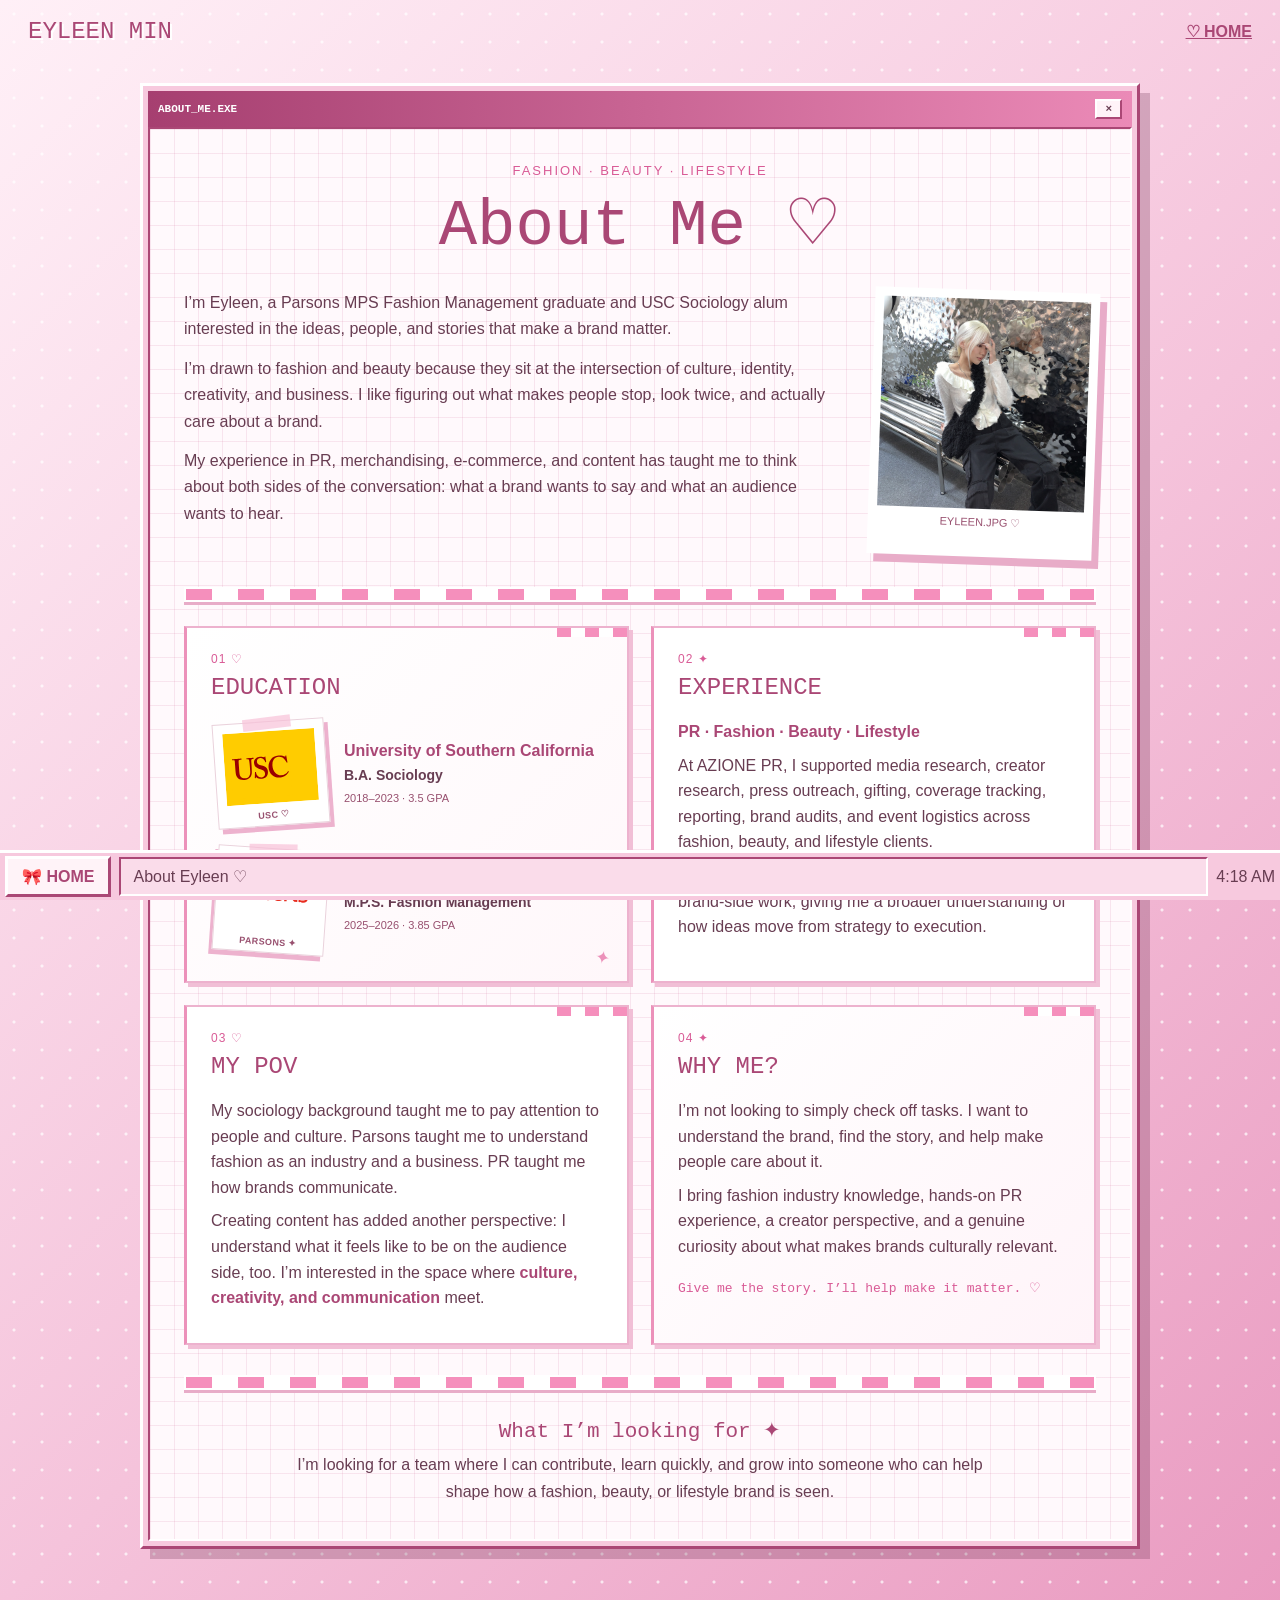
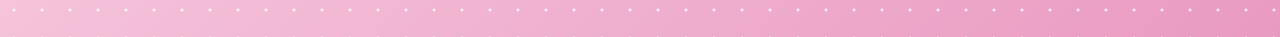
==== commit 69ecd8ca: "Add files via upload" ====
--- a/about.html
+++ b/about.html
@@ -1 +1,76 @@
-<!doctype html><html lang="en"><head><meta charset="utf-8"><meta name="viewport" content="width=device-width,initial-scale=1"><title>About | Eyleen Min</title><link rel="icon" type="image/png" href="icon.png"><link rel="stylesheet" href="styles.css"></head><body><header class="site-header"><a class="brand" href="index.html">EYLEEN MIN</a><a class="home-link" href="index.html">♡ HOME</a></header><main class="page"><section class="retro page-window"><div class="titlebar stripe-title"><span>ABOUT_ME.EXE</span><a class="close" href="index.html">×</a></div><div class="page-content graph-paper"><div class="about-heading"><p class="eyebrow">FASHION · BEAUTY · LIFESTYLE</p><h1>About Me ♡</h1><p class="lead about-lead">I’m Eyleen, a Parsons MPS Fashion Management graduate and USC Sociology alum interested in the ideas, people, and stories that make a brand matter.</p></div><div class="about-intro"><div class="about-intro-copy"><p class="lead">I’m drawn to fashion and beauty because they sit at the intersection of culture, identity, creativity, and business. I like figuring out what makes people stop, look twice, and actually care about a brand.</p><p class="lead">My experience in PR, merchandising, e-commerce, and content has taught me to think about both sides of the conversation: what a brand wants to say and what an audience wants to hear.</p></div><figure class="about-portrait"><img src="eyleen-about-photo.JPG" alt="Eyleen seated in a white top in front of a reflective wall"><figcaption>EYLEEN.JPG ♡</figcaption></figure></div><div class="stripe-divider" aria-hidden="true"></div><div class="card-grid about-cards"><article class="card about-card education-card"><div class="card-kicker">01 ♡</div><h2>EDUCATION</h2><div class="school-block"><img class="usc-logo" src="usc-mark.svg" alt="USC logo"><div><h3>USC</h3><p>B.A. Sociology</p><span>2018–2023 · 3.5 GPA</span></div></div><div class="school-block"><img src="parsons-logo.svg" alt="Parsons School of Design logo"><div><h3>Parsons School of Design</h3><p>M.P.S. Fashion Management</p><span>2025–2026 · 3.85 GPA</span></div></div></article><article class="card about-card"><div class="card-kicker">02 ✦</div><h2>EXPERIENCE</h2><p><strong>PR · Fashion · Beauty · Lifestyle</strong></p><p>At AZIONE PR, I supported media research, creator research, press outreach, gifting, coverage tracking, reporting, brand audits, and event logistics across a range of fashion, beauty, and lifestyle clients.</p><p>I’ve also explored merchandising, e-commerce, and brand-side work, giving me a broader understanding of how ideas move from strategy to execution.</p></article><article class="card about-card"><div class="card-kicker">03 ♡</div><h2>MY POV</h2><p>My sociology background taught me to pay attention to people and culture. Parsons taught me to understand fashion as an industry and a business. PR taught me how brands communicate.</p><p>Creating content has added another perspective: I understand what it feels like to be on the audience side, too. I’m interested in the space where <strong>culture, creativity, and communication</strong> meet.</p></article><article class="card about-card why-me"><div class="card-kicker">04 ✦</div><h2>WHY ME?</h2><p>I’m not looking to simply check off tasks. I want to understand the brand, find the story, and help make people care about it.</p><p>I bring fashion industry knowledge, hands-on PR experience, a creator perspective, and a genuine curiosity about what makes brands culturally relevant.</p><p class="why-line">Give me the story. I’ll help make it matter. ♡</p></article></div><div class="stripe-divider bottom-stripe" aria-hidden="true"></div><section class="about-footer"><h2>What I’m looking for ✦</h2><p>I’m looking for a team where I can contribute, learn quickly, and grow into someone who can help shape how a fashion, beauty, or lifestyle brand is seen.</p></section></div></section></main><footer class="taskbar"><a class="start" href="index.html">🎀 HOME</a><div class="task-title">About Eyleen ♡</div><div data-clock></div></footer><script src="script.js"></script></body></html>
+<!doctype html><html lang="en"><head><meta charset="utf-8"><meta name="viewport" content="width=device-width,initial-scale=1"><title>About | Eyleen Min</title><link rel="icon" type="image/png" href="icon.png"><link rel="stylesheet" href="styles.css"></head><body><header class="site-header"><a class="brand" href="index.html">EYLEEN MIN</a><a class="home-link" href="index.html">♡ HOME</a></header><main class="page"><section class="retro page-window"><div class="titlebar stripe-title"><span>ABOUT_ME.EXE</span><a class="close" href="index.html">×</a></div><div class="page-content graph-paper"><div class="about-heading">
+  <p class="eyebrow">FASHION · BEAUTY · LIFESTYLE</p>
+  <h1>About Me ♡</h1>
+</div>
+
+<div class="about-intro compact-intro">
+  <div class="about-intro-copy">
+    <p>I’m Eyleen, a Parsons MPS Fashion Management graduate and USC Sociology alum interested in the ideas, people, and stories that make a brand matter.</p>
+    <p>I’m drawn to fashion and beauty because they sit at the intersection of culture, identity, creativity, and business. I like figuring out what makes people stop, look twice, and actually care about a brand.</p>
+    <p>My experience in PR, merchandising, e-commerce, and content has taught me to think about both sides of the conversation: what a brand wants to say and what an audience wants to hear.</p>
+  </div>
+  <figure class="about-portrait">
+    <img src="eyleen-about-photo.JPG" alt="Eyleen seated in a white top in front of a reflective wall">
+    <figcaption>EYLEEN.JPG ♡</figcaption>
+  </figure>
+</div>
+
+<div class="stripe-divider" aria-hidden="true"></div>
+
+<div class="card-grid about-cards">
+  <article class="card about-card education-card scrapbook-education">
+    <div class="card-kicker">01 ♡</div>
+    <h2>EDUCATION</h2>
+    <div class="education-stack">
+      <div class="school-entry school-usc">
+        <div class="school-photo">
+          <img src="usc-mark.svg" alt="USC logo">
+          <span>USC ♡</span>
+        </div>
+        <div class="school-copy">
+          <h3>University of Southern California</h3>
+          <p>B.A. Sociology</p>
+          <span>2018–2023 · 3.5 GPA</span>
+        </div>
+      </div>
+      <div class="school-entry school-parsons">
+        <div class="school-photo parsons-photo">
+          <img src="parsons-logo.svg" alt="Parsons School of Design logo">
+          <span>PARSONS ✦</span>
+        </div>
+        <div class="school-copy">
+          <h3>Parsons School of Design</h3>
+          <p>M.P.S. Fashion Management</p>
+          <span>2025–2026 · 3.85 GPA</span>
+        </div>
+      </div>
+    </div>
+  </article>
+
+  <article class="card about-card">
+    <div class="card-kicker">02 ✦</div>
+    <h2>EXPERIENCE</h2>
+    <p><strong>PR · Fashion · Beauty · Lifestyle</strong></p>
+    <p>At AZIONE PR, I supported media research, creator research, press outreach, gifting, coverage tracking, reporting, brand audits, and event logistics across fashion, beauty, and lifestyle clients.</p>
+    <p>I’ve also explored merchandising, e-commerce, and brand-side work, giving me a broader understanding of how ideas move from strategy to execution.</p>
+  </article>
+
+  <article class="card about-card">
+    <div class="card-kicker">03 ♡</div>
+    <h2>MY POV</h2>
+    <p>My sociology background taught me to pay attention to people and culture. Parsons taught me to understand fashion as an industry and a business. PR taught me how brands communicate.</p>
+    <p>Creating content has added another perspective: I understand what it feels like to be on the audience side, too. I’m interested in the space where <strong>culture, creativity, and communication</strong> meet.</p>
+  </article>
+
+  <article class="card about-card why-me">
+    <div class="card-kicker">04 ✦</div>
+    <h2>WHY ME?</h2>
+    <p>I’m not looking to simply check off tasks. I want to understand the brand, find the story, and help make people care about it.</p>
+    <p>I bring fashion industry knowledge, hands-on PR experience, a creator perspective, and a genuine curiosity about what makes brands culturally relevant.</p>
+    <p class="why-line">Give me the story. I’ll help make it matter. ♡</p>
+  </article>
+</div>
+
+<div class="stripe-divider bottom-stripe" aria-hidden="true"></div>
+<section class="about-footer"><h2>What I’m looking for ✦</h2><p>I’m looking for a team where I can contribute, learn quickly, and grow into someone who can help shape how a fashion, beauty, or lifestyle brand is seen.</p></section>
+</div></section></main><footer class="taskbar"><a class="start" href="index.html">🎀 HOME</a><div class="task-title">About Eyleen ♡</div><div data-clock></div></footer><script src="script.js"></script></body></html>
--- a/styles.css
+++ b/styles.css
@@ -4,3 +4,26 @@
 /* ABOUT REDESIGN */
 .about-heading{text-align:center;max-width:760px;margin:0 auto 25px}.about-heading .eyebrow{font-family:"Pixelify Sans",sans-serif;color:var(--hot);letter-spacing:2px;font-size:13px;margin:0 0 7px}.about-heading h1{margin-bottom:10px}.about-lead{margin:0 auto}.about-intro{display:grid;grid-template-columns:1fr 260px;gap:28px;align-items:center}.about-intro-copy .lead{margin:0 0 13px}.about-portrait{margin:0;padding:9px 9px 28px;background:#fff;box-shadow:7px 8px 0 #e8acc8;transform:rotate(2deg)}.about-portrait img{display:block;width:100%;height:245px;object-fit:cover}.about-portrait figcaption{text-align:center;margin-top:7px;font-family:"Pixelify Sans",sans-serif;font-size:11px;color:#98506f}.stripe-divider{height:15px;margin:30px 0 24px;background:repeating-linear-gradient(90deg,var(--stripe1) 0,var(--stripe1) 26px,var(--stripe2) 26px,var(--stripe2) 52px);border:2px solid #fff;box-shadow:0 3px 0 #e8acc8}.about-cards{margin-top:0}.about-card{position:relative;overflow:hidden;min-height:300px;border-left:3px solid var(--mid);padding:24px}.about-card:before{content:"";position:absolute;top:0;right:0;width:70px;height:9px;background:repeating-linear-gradient(90deg,var(--stripe1) 0,var(--stripe1) 14px,#fff 14px,#fff 28px)}.card-kicker{font-family:"Pixelify Sans",sans-serif;color:var(--hot);font-size:12px;letter-spacing:1px;margin-bottom:8px}.about-card h2{margin:0 0 18px;font-size:24px}.about-card h3{font-family:"DM Sans",sans-serif;color:var(--dark);font-size:17px;margin:0 0 2px}.about-card p{margin:8px 0}.about-card strong{color:var(--dark)}.school-block{display:grid;grid-template-columns:58px 1fr;gap:12px;align-items:center;margin:0 0 20px;padding-bottom:17px;border-bottom:1px dashed #edb2ce}.school-block:last-child{border-bottom:0;margin-bottom:0;padding-bottom:0}.school-block img{width:52px;height:52px;object-fit:contain}.school-block img.usc-logo{background:#ffcc00;padding:4px}.school-block p{margin:0;font-weight:600}.school-block span{display:block;margin-top:3px;color:#98506f;font-size:12px}.why-me{background:linear-gradient(135deg,#fff,#fff4f9)}.why-line{font-family:"Silkscreen",monospace!important;color:var(--hot)!important;font-size:13px!important;line-height:1.7!important;margin-top:18px!important}.about-footer{max-width:700px;margin:28px auto 0;text-align:center}.about-footer h2{font-size:21px;margin-bottom:8px}.about-footer p{line-height:1.7;margin:0}.bottom-stripe{margin-top:30px;margin-bottom:18px}
 @media(max-width:900px){.desktop{height:auto;min-height:1120px}.welcome{top:310px;width:90vw;height:390px}.fashion{top:530px;left:5%}.little{top:555px;left:37%}.baby{top:510px;left:72%}.nyc{top:750px;left:7%;right:auto}.resume-anchor{top:715px;right:8%;bottom:auto}.icons{display:grid;grid-template-columns:repeat(3,92px);gap:15px 28px}.task-title{display:none}.card-grid{grid-template-columns:1fr}.page-content{padding:22px}.brand{font-size:20px}.about-intro{grid-template-columns:1fr}.about-portrait{max-width:300px;margin:0 auto}.about-card{min-height:auto}.desktop-brand h1{font-size:38px}.brand-subline{max-width:330px}.stripe-divider{margin-top:22px}}@media(max-width:540px){.desktop-brand{left:17px}.desktop-brand h1{font-size:29px}.desktop-brand p{font-size:11px}.brand-subline{font-size:10px;max-width:290px}.about-heading h1{font-size:32px}.about-intro-copy .lead{font-size:15px}.about-portrait img{height:220px}.about-cards{gap:16px}.about-card{padding:20px}.school-block{grid-template-columns:48px 1fr}.school-block img{width:44px;height:44px}}
+
+/* ABOUT POLISH: tighter intro + scrapbook-style education */
+.compact-intro{align-items:start;grid-template-columns:minmax(0,1fr) 225px;gap:30px;margin-top:4px}
+.compact-intro .about-intro-copy{padding-top:2px}
+.compact-intro .about-intro-copy p{font:500 16px/1.65 "DM Sans",Arial,sans-serif;margin:0 0 13px;max-width:650px}
+.compact-intro .about-intro-copy p:last-child{margin-bottom:0}
+.compact-intro .about-portrait{margin-top:2px}
+.compact-intro .about-portrait img{height:210px}
+.education-stack{position:relative;display:grid;gap:22px;padding:2px 8px 4px 4px}
+.school-entry{display:grid;grid-template-columns:112px 1fr;gap:17px;align-items:center}
+.school-photo{position:relative;width:112px;height:105px;padding:9px 9px 23px;background:#fff;border:1px solid #ead2dc;box-shadow:4px 5px 0 #edb2ce;transform:rotate(-4deg)}
+.school-parsons .school-photo{transform:rotate(4deg);box-shadow:-3px 5px 0 #edb2ce}
+.school-photo:before{content:"";position:absolute;top:-5px;left:30px;width:48px;height:12px;background:rgba(248,190,214,.78);transform:rotate(-3deg);opacity:.85}
+.school-photo img{display:block;width:100%;height:72px;object-fit:contain}
+.school-photo img[src*="usc-mark"]{background:#ffcc00;padding:6px}
+.school-photo span{position:absolute;left:0;right:0;bottom:5px;text-align:center;font:600 9px/1 "Pixelify Sans",sans-serif;color:#98506f;letter-spacing:.4px}
+.school-copy h3{font-size:16px;line-height:1.2;margin:0 0 5px}
+.school-copy p{font-size:14px!important;font-weight:600;margin:0 0 3px!important;line-height:1.35!important}
+.school-copy span{font-size:11px;color:#98506f}
+.scrapbook-education{background:linear-gradient(135deg,#fff,#fff7fa);min-height:300px}
+.scrapbook-education:after{content:"✦";position:absolute;right:17px;bottom:12px;font-size:18px;color:#ec91ba;transform:rotate(12deg)}
+@media(max-width:900px){.compact-intro{grid-template-columns:1fr}.compact-intro .about-portrait{max-width:260px;margin:4px auto 0}.education-stack{padding-right:0}}
+@media(max-width:540px){.school-entry{grid-template-columns:92px 1fr;gap:13px}.school-photo{width:92px;height:92px}.school-photo img{height:59px}.school-copy h3{font-size:14px}.school-copy p{font-size:12px!important}.school-copy span{font-size:10px}}
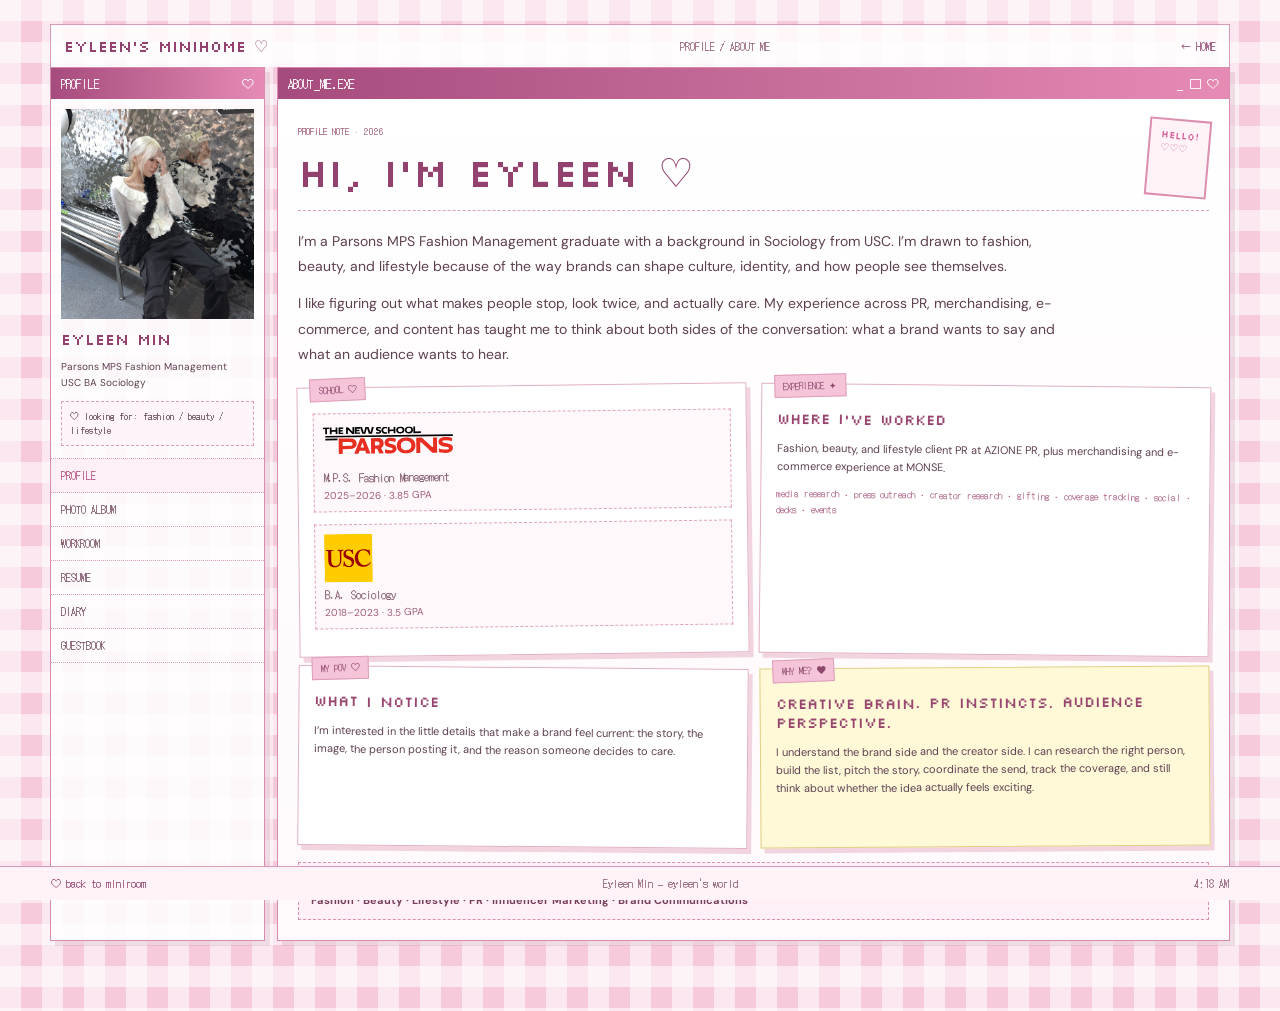
==== commit 3aaa09d1: "Add files via upload" ====
--- a/about.html
+++ b/about.html
@@ -1,76 +1 @@
-<!doctype html><html lang="en"><head><meta charset="utf-8"><meta name="viewport" content="width=device-width,initial-scale=1"><title>About | Eyleen Min</title><link rel="icon" type="image/png" href="icon.png"><link rel="stylesheet" href="styles.css"></head><body><header class="site-header"><a class="brand" href="index.html">EYLEEN MIN</a><a class="home-link" href="index.html">♡ HOME</a></header><main class="page"><section class="retro page-window"><div class="titlebar stripe-title"><span>ABOUT_ME.EXE</span><a class="close" href="index.html">×</a></div><div class="page-content graph-paper"><div class="about-heading">
-  <p class="eyebrow">FASHION · BEAUTY · LIFESTYLE</p>
-  <h1>About Me ♡</h1>
-</div>
-
-<div class="about-intro compact-intro">
-  <div class="about-intro-copy">
-    <p>I’m Eyleen, a Parsons MPS Fashion Management graduate and USC Sociology alum interested in the ideas, people, and stories that make a brand matter.</p>
-    <p>I’m drawn to fashion and beauty because they sit at the intersection of culture, identity, creativity, and business. I like figuring out what makes people stop, look twice, and actually care about a brand.</p>
-    <p>My experience in PR, merchandising, e-commerce, and content has taught me to think about both sides of the conversation: what a brand wants to say and what an audience wants to hear.</p>
-  </div>
-  <figure class="about-portrait">
-    <img src="eyleen-about-photo.JPG" alt="Eyleen seated in a white top in front of a reflective wall">
-    <figcaption>EYLEEN.JPG ♡</figcaption>
-  </figure>
-</div>
-
-<div class="stripe-divider" aria-hidden="true"></div>
-
-<div class="card-grid about-cards">
-  <article class="card about-card education-card scrapbook-education">
-    <div class="card-kicker">01 ♡</div>
-    <h2>EDUCATION</h2>
-    <div class="education-stack">
-      <div class="school-entry school-usc">
-        <div class="school-photo">
-          <img src="usc-mark.svg" alt="USC logo">
-          <span>USC ♡</span>
-        </div>
-        <div class="school-copy">
-          <h3>University of Southern California</h3>
-          <p>B.A. Sociology</p>
-          <span>2018–2023 · 3.5 GPA</span>
-        </div>
-      </div>
-      <div class="school-entry school-parsons">
-        <div class="school-photo parsons-photo">
-          <img src="parsons-logo.svg" alt="Parsons School of Design logo">
-          <span>PARSONS ✦</span>
-        </div>
-        <div class="school-copy">
-          <h3>Parsons School of Design</h3>
-          <p>M.P.S. Fashion Management</p>
-          <span>2025–2026 · 3.85 GPA</span>
-        </div>
-      </div>
-    </div>
-  </article>
-
-  <article class="card about-card">
-    <div class="card-kicker">02 ✦</div>
-    <h2>EXPERIENCE</h2>
-    <p><strong>PR · Fashion · Beauty · Lifestyle</strong></p>
-    <p>At AZIONE PR, I supported media research, creator research, press outreach, gifting, coverage tracking, reporting, brand audits, and event logistics across fashion, beauty, and lifestyle clients.</p>
-    <p>I’ve also explored merchandising, e-commerce, and brand-side work, giving me a broader understanding of how ideas move from strategy to execution.</p>
-  </article>
-
-  <article class="card about-card">
-    <div class="card-kicker">03 ♡</div>
-    <h2>MY POV</h2>
-    <p>My sociology background taught me to pay attention to people and culture. Parsons taught me to understand fashion as an industry and a business. PR taught me how brands communicate.</p>
-    <p>Creating content has added another perspective: I understand what it feels like to be on the audience side, too. I’m interested in the space where <strong>culture, creativity, and communication</strong> meet.</p>
-  </article>
-
-  <article class="card about-card why-me">
-    <div class="card-kicker">04 ✦</div>
-    <h2>WHY ME?</h2>
-    <p>I’m not looking to simply check off tasks. I want to understand the brand, find the story, and help make people care about it.</p>
-    <p>I bring fashion industry knowledge, hands-on PR experience, a creator perspective, and a genuine curiosity about what makes brands culturally relevant.</p>
-    <p class="why-line">Give me the story. I’ll help make it matter. ♡</p>
-  </article>
-</div>
-
-<div class="stripe-divider bottom-stripe" aria-hidden="true"></div>
-<section class="about-footer"><h2>What I’m looking for ✦</h2><p>I’m looking for a team where I can contribute, learn quickly, and grow into someone who can help shape how a fashion, beauty, or lifestyle brand is seen.</p></section>
-</div></section></main><footer class="taskbar"><a class="start" href="index.html">🎀 HOME</a><div class="task-title">About Eyleen ♡</div><div data-clock></div></footer><script src="script.js"></script></body></html>
+<!doctype html><html lang="en"><head><meta charset="utf-8"><meta name="viewport" content="width=device-width,initial-scale=1"><title>About | Eyleen Min</title><link rel="icon" type="image/png" href="icon.png"><link rel="stylesheet" href="styles.css"></head><body><header class="inner-top"><a class="inner-logo" href="index.html">EYLEEN'S MINIHOME ♡</a><span>PROFILE / ABOUT ME</span><a class="home-link" href="index.html">← HOME</a></header><main class="inner-shell"><aside class="inner-profile cy-box"><div class="box-title">PROFILE <span>♡</span></div><img src="eyleen-about-photo.JPG" alt="Eyleen"><h2>Eyleen Min</h2><p>Parsons MPS Fashion Management<br>USC BA Sociology</p><div class="mini-status">♡ looking for: fashion / beauty / lifestyle</div><nav class="side-nav"><a class="active" href="about.html">PROFILE</a><a href="content.html">PHOTO ALBUM</a><a href="projects.html">WORKROOM</a><a href="resume.html">RESUME</a><a href="capstone.html">DIARY</a><a href="contact.html">GUESTBOOK</a></nav></aside><section class="inner-main cy-box"><div class="box-title">ABOUT_ME.EXE <span>_ □ ♡</span></div><div class="diary-paper"><div class="diary-heading"><div><small>PROFILE NOTE · 2026</small><h1>Hi, I'm Eyleen ♡</h1></div><div class="pixel-stamp">HELLO!<br>♡♡♡</div></div><div class="about-lead"><p>I’m a Parsons MPS Fashion Management graduate with a background in Sociology from USC. I’m drawn to fashion, beauty, and lifestyle because of the way brands can shape culture, identity, and how people see themselves.</p><p>I like figuring out what makes people stop, look twice, and actually care. My experience across PR, merchandising, e-commerce, and content has taught me to think about both sides of the conversation: what a brand wants to say and what an audience wants to hear.</p></div><div class="about-grid"><article class="scrap-card education"><span class="sticker-label">SCHOOL ♡</span><div class="school-note"><img src="parsons-logo.svg" alt="Parsons"><strong>M.P.S. Fashion Management</strong><span>2025–2026 · 3.85 GPA</span></div><div class="school-note usc-note"><img src="usc-mark.svg" alt="USC"><strong>B.A. Sociology</strong><span>2018–2023 · 3.5 GPA</span></div></article><article class="scrap-card"><span class="sticker-label">EXPERIENCE ✦</span><h2>Where I've worked</h2><p>Fashion, beauty, and lifestyle client PR at AZIONE PR, plus merchandising and e-commerce experience at MONSE.</p><p class="skills">media research · press outreach · creator research · gifting · coverage tracking · social · decks · events</p></article><article class="scrap-card"><span class="sticker-label">MY POV ♡</span><h2>What I notice</h2><p>I’m interested in the little details that make a brand feel current: the story, the image, the person posting it, and the reason someone decides to care.</p></article><article class="scrap-card why-me"><span class="sticker-label">WHY ME? ♥</span><h2>Creative brain. PR instincts. Audience perspective.</h2><p>I understand the brand side and the creator side. I can research the right person, build the list, pitch the story, coordinate the send, track the coverage, and still think about whether the idea actually feels exciting.</p></article></div><div class="looking"><span>♡ CURRENTLY LOOKING FOR</span><strong>Fashion · Beauty · Lifestyle · PR · Influencer Marketing · Brand Communications</strong></div></div></section></main><footer class="inner-footer"><a href="index.html">♡ back to miniroom</a><span>Eyleen Min — eyleen's world</span><span data-clock></span></footer><script src="script.js"></script></body></html>
--- a/styles.css
+++ b/styles.css
@@ -1,29 +1,3 @@
-:root{--pale:#fff3f8;--pink:#f7c9de;--mid:#ec91ba;--dark:#aa4775;--ink:#683d52;--shadow:rgba(100,43,71,.25);--hot:#d95b96;--stripe1:#f58fbc;--stripe2:#fff}
-@import url('https://fonts.googleapis.com/css2?family=DM+Sans:wght@400;500;600;700&family=Pixelify+Sans:wght@400;500;600&family=Silkscreen:wght@400;700&display=swap');
-*{box-sizing:border-box}html,body{margin:0;min-height:100%;color:var(--ink);font-family:"DM Sans",Arial,sans-serif;cursor:url("heart-cursor-large.png") 6 4,auto}a,button{cursor:url("heart-cursor-large.png") 6 4,pointer}body{background:radial-gradient(circle,rgba(255,255,255,.7) 1px,transparent 2px) 0 0/28px 28px,linear-gradient(135deg,#fff0f7,#f5c3db 55%,#e99ac0)}.titlebar{display:flex;align-items:center;justify-content:space-between;height:36px;padding:5px 10px;color:#fff;font-weight:700;background:linear-gradient(90deg,#a63f70,#eb8ab7);font-family:"Silkscreen",monospace;font-size:11px}.retro{background:var(--pink);border:3px solid;border-color:#fff var(--dark) var(--dark) #fff;box-shadow:10px 10px 0 var(--shadow);padding:5px}.button{display:inline-block;padding:9px 14px;color:#fff;background:var(--dark);border:2px solid;border-color:#ffdceb #71304f #71304f #ffdceb;text-decoration:none;font-weight:700}.close{color:var(--ink);background:var(--pale);border:2px solid;border-color:#fff var(--dark) var(--dark) #fff;padding:2px 8px;text-decoration:none}.site-header{display:flex;align-items:center;justify-content:space-between;padding:18px 28px}.brand{color:var(--dark);font-family:"Silkscreen",monospace;font-size:24px;text-decoration:none;text-shadow:2px 2px #fff}.home-link{color:var(--dark);font-weight:700;font-family:"Pixelify Sans",sans-serif}.page{width:min(1000px,92vw);margin:20px auto 90px}.page-window{min-height:560px}.page-content{padding:34px;background:rgba(255,255,255,.9);border:2px solid;border-color:var(--dark) #fff #fff var(--dark)}h1,h2{color:var(--dark);font-family:"Silkscreen",monospace;font-weight:400}h1{font-size:clamp(34px,6vw,64px);margin:0 0 15px}h2{font-size:25px}.lead{max-width:720px;font:500 17px/1.7 "DM Sans",Arial,sans-serif}.card-grid{display:grid;grid-template-columns:repeat(2,minmax(0,1fr));gap:22px;margin-top:28px}.card{padding:20px;background:#fff;border:2px solid #edb2ce;border-left:6px solid var(--mid);box-shadow:4px 4px 0 #f1bfd6}.card p{font:16px/1.6 "DM Sans",Arial,sans-serif}.placeholder{display:grid;place-items:center;min-height:220px;margin-bottom:16px;color:#9a5874;background:repeating-linear-gradient(45deg,#fff5f9,#fff5f9 10px,#fbe4ef 10px,#fbe4ef 20px);border:2px dashed var(--mid);text-align:center;padding:18px}.contact-list{display:grid;gap:18px;margin-top:28px}.contact-item{padding:20px;color:var(--ink);background:#fff;border:2px solid #edb2ce;text-decoration:none;font-weight:700}.contact-item:hover{transform:translate(-3px,-3px);box-shadow:6px 6px 0 var(--mid)}.taskbar{position:fixed;left:0;right:0;bottom:0;z-index:9999;display:flex;align-items:center;height:50px;gap:8px;padding:5px;background:var(--pink);border-top:3px solid #fff}.start{padding:8px 14px;background:var(--pale);border:3px solid;border-color:#fff var(--dark) var(--dark) #fff;font-weight:700;text-decoration:none;color:var(--dark)}.task-title{flex:1;padding:8px 12px;background:rgba(255,255,255,.35);border:2px solid;border-color:var(--dark) #fff #fff var(--dark)}.desktop{position:relative;height:calc(100vh - 50px);min-height:700px;overflow:hidden}.desktop-brand{position:absolute;top:16px;left:26px;z-index:20}.desktop-brand h1{font-family:"Silkscreen",monospace;font-size:48px;margin:0;color:var(--dark);text-shadow:3px 3px #fff}.desktop-brand p{margin:5px 0 2px;letter-spacing:1.5px;font-weight:700;font-size:13px}.brand-subline{display:block;font-family:"Pixelify Sans",sans-serif;font-size:12px;color:#98506f;letter-spacing:.5px}.welcome{position:absolute;z-index:5;top:46%;left:50%;width:min(530px,42vw);height:360px;transform:translate(-50%,-50%)}.welcome-body{display:grid;grid-template-columns:52% 48%;height:calc(100% - 36px);padding:14px;background:rgba(255,255,255,.88);border:2px solid;border-color:var(--dark) #fff #fff var(--dark)}.profile{width:100%;height:100%;object-fit:cover;object-position:center top;border:6px solid #fff;box-shadow:5px 5px 0 #e8acc8}.welcome-copy{display:flex;flex-direction:column;align-items:center;justify-content:center;padding:14px;text-align:center}.welcome-copy small{font-family:"Pixelify Sans",sans-serif}.welcome-copy h2{font-size:42px;line-height:.95;margin:5px}.welcome-copy p{line-height:1.5}.photo{position:absolute;z-index:7;margin:0;padding:7px 7px 25px;background:#fff;box-shadow:6px 8px 16px var(--shadow);transition:.25s}.photo img{width:100%;height:100%;object-fit:cover}.photo:hover{z-index:200;box-shadow:13px 18px 35px rgba(95,43,70,.38)}.fashion{top:18%;left:4%;width:155px;height:225px;transform:rotate(-7deg)}.fashion:hover{transform:rotate(-1deg) scale(1.1)}.little{top:51%;left:15%;width:130px;height:175px;transform:rotate(6deg)}.little:hover{transform:rotate(1deg) scale(1.12)}.baby{top:14%;left:19%;width:105px;height:105px;padding:6px;border-radius:50%;transform:rotate(5deg)}.baby img{border-radius:50%}.baby:hover{transform:scale(1.15)}.nyc{top:15%;right:5%;width:170px;height:150px;transform:rotate(6deg)}.nyc:hover{transform:rotate(1deg) scale(1.1)}.resume-anchor{position:absolute;right:9%;bottom:16%;z-index:8;width:165px;height:210px;padding:7px 7px 26px;background:#fff;box-shadow:7px 9px 18px var(--shadow)}.icons{position:absolute;left:15px;right:15px;bottom:12px;z-index:30;display:flex;justify-content:center;gap:clamp(16px,3.2vw,56px)}.desktop-icon{width:92px;text-align:center;color:var(--ink);text-decoration:none;transition:.2s}.desktop-icon:hover{transform:translateY(-6px) scale(1.06)}.desktop-icon img,.emoji{display:grid;place-items:center;width:58px;height:58px;margin:0 auto 6px;object-fit:contain;font-size:43px}.desktop-icon span:last-child{display:inline-block;padding:2px 4px;background:rgba(255,255,255,.65);font-size:11px;font-weight:700}.sparkle{position:absolute;color:#fff;font-size:28px;text-shadow:0 0 9px #fff;animation:twinkle 1.7s infinite alternate;pointer-events:none}@keyframes twinkle{from{opacity:.25;transform:scale(.7)}to{opacity:1;transform:scale(1.25) rotate(18deg)}}.s1{top:12%;left:31%}.s2{top:15%;right:28%}.s3{top:57%;left:27%}.s4{top:56%;right:26%}.me-photo{right:14%;top:51%;width:145px;height:198px;transform:rotate(-7deg)}.me-photo img{object-position:center 61%}.me-photo:hover{transform:rotate(-1deg) scale(1.1)}.black-dog{right:3%;top:65%;width:115px;height:115px;transform:rotate(5deg)}.graph-paper{background-color:#fff9fc;background-image:linear-gradient(rgba(215,126,166,.17) 1px,transparent 1px),linear-gradient(90deg,rgba(215,126,166,.17) 1px,transparent 1px);background-size:24px 24px}.project-grid{align-items:stretch}.project-card{display:flex;flex-direction:column;border-left:2px solid #edb2ce;padding:14px 14px 22px;box-shadow:6px 6px 0 #f1bfd6}.project-card h2{font-size:27px;margin:10px 0 0}.project-card p{flex:1;margin:9px 0 17px}.deck-cover{display:block;width:100%;aspect-ratio:16/9;object-fit:cover;background:#efe5ea;border:1px solid #e6bbcf}.education-card img{display:block;width:210px;max-width:100%;height:68px;object-fit:contain;object-position:left center;margin-bottom:10px}.education-card img.usc-logo{width:72px;height:72px;background:#ffcc00}.boot{position:fixed;inset:0;z-index:20000;display:grid;place-items:center;background:radial-gradient(circle,rgba(255,255,255,.75) 1px,transparent 2px) 0 0/25px 25px,linear-gradient(135deg,#fff1f8,#edafd0);transition:opacity .55s ease}.boot.hidden{opacity:0;pointer-events:none}.boot-window{width:min(430px,88vw)}.boot-body{padding:28px 22px 22px;text-align:center}.boot-body h2{margin:0;color:var(--dark);font-size:52px}.boot-heart{margin:8px 0 18px;font-size:31px;animation:bootPulse .9s infinite alternate}.progress-track{height:27px;padding:3px;background:#fff;border:2px solid;border-color:var(--dark) #fff #fff var(--dark)}.progress-bar{width:0;height:100%;background:repeating-linear-gradient(90deg,var(--dark) 0,var(--dark) 12px,var(--mid) 12px,var(--mid) 16px);transition:width .12s linear}@keyframes bootPulse{from{transform:scale(.9)}to{transform:scale(1.15)}}
-/* ABOUT REDESIGN */
-.about-heading{text-align:center;max-width:760px;margin:0 auto 25px}.about-heading .eyebrow{font-family:"Pixelify Sans",sans-serif;color:var(--hot);letter-spacing:2px;font-size:13px;margin:0 0 7px}.about-heading h1{margin-bottom:10px}.about-lead{margin:0 auto}.about-intro{display:grid;grid-template-columns:1fr 260px;gap:28px;align-items:center}.about-intro-copy .lead{margin:0 0 13px}.about-portrait{margin:0;padding:9px 9px 28px;background:#fff;box-shadow:7px 8px 0 #e8acc8;transform:rotate(2deg)}.about-portrait img{display:block;width:100%;height:245px;object-fit:cover}.about-portrait figcaption{text-align:center;margin-top:7px;font-family:"Pixelify Sans",sans-serif;font-size:11px;color:#98506f}.stripe-divider{height:15px;margin:30px 0 24px;background:repeating-linear-gradient(90deg,var(--stripe1) 0,var(--stripe1) 26px,var(--stripe2) 26px,var(--stripe2) 52px);border:2px solid #fff;box-shadow:0 3px 0 #e8acc8}.about-cards{margin-top:0}.about-card{position:relative;overflow:hidden;min-height:300px;border-left:3px solid var(--mid);padding:24px}.about-card:before{content:"";position:absolute;top:0;right:0;width:70px;height:9px;background:repeating-linear-gradient(90deg,var(--stripe1) 0,var(--stripe1) 14px,#fff 14px,#fff 28px)}.card-kicker{font-family:"Pixelify Sans",sans-serif;color:var(--hot);font-size:12px;letter-spacing:1px;margin-bottom:8px}.about-card h2{margin:0 0 18px;font-size:24px}.about-card h3{font-family:"DM Sans",sans-serif;color:var(--dark);font-size:17px;margin:0 0 2px}.about-card p{margin:8px 0}.about-card strong{color:var(--dark)}.school-block{display:grid;grid-template-columns:58px 1fr;gap:12px;align-items:center;margin:0 0 20px;padding-bottom:17px;border-bottom:1px dashed #edb2ce}.school-block:last-child{border-bottom:0;margin-bottom:0;padding-bottom:0}.school-block img{width:52px;height:52px;object-fit:contain}.school-block img.usc-logo{background:#ffcc00;padding:4px}.school-block p{margin:0;font-weight:600}.school-block span{display:block;margin-top:3px;color:#98506f;font-size:12px}.why-me{background:linear-gradient(135deg,#fff,#fff4f9)}.why-line{font-family:"Silkscreen",monospace!important;color:var(--hot)!important;font-size:13px!important;line-height:1.7!important;margin-top:18px!important}.about-footer{max-width:700px;margin:28px auto 0;text-align:center}.about-footer h2{font-size:21px;margin-bottom:8px}.about-footer p{line-height:1.7;margin:0}.bottom-stripe{margin-top:30px;margin-bottom:18px}
-@media(max-width:900px){.desktop{height:auto;min-height:1120px}.welcome{top:310px;width:90vw;height:390px}.fashion{top:530px;left:5%}.little{top:555px;left:37%}.baby{top:510px;left:72%}.nyc{top:750px;left:7%;right:auto}.resume-anchor{top:715px;right:8%;bottom:auto}.icons{display:grid;grid-template-columns:repeat(3,92px);gap:15px 28px}.task-title{display:none}.card-grid{grid-template-columns:1fr}.page-content{padding:22px}.brand{font-size:20px}.about-intro{grid-template-columns:1fr}.about-portrait{max-width:300px;margin:0 auto}.about-card{min-height:auto}.desktop-brand h1{font-size:38px}.brand-subline{max-width:330px}.stripe-divider{margin-top:22px}}@media(max-width:540px){.desktop-brand{left:17px}.desktop-brand h1{font-size:29px}.desktop-brand p{font-size:11px}.brand-subline{font-size:10px;max-width:290px}.about-heading h1{font-size:32px}.about-intro-copy .lead{font-size:15px}.about-portrait img{height:220px}.about-cards{gap:16px}.about-card{padding:20px}.school-block{grid-template-columns:48px 1fr}.school-block img{width:44px;height:44px}}
-
-/* ABOUT POLISH: tighter intro + scrapbook-style education */
-.compact-intro{align-items:start;grid-template-columns:minmax(0,1fr) 225px;gap:30px;margin-top:4px}
-.compact-intro .about-intro-copy{padding-top:2px}
-.compact-intro .about-intro-copy p{font:500 16px/1.65 "DM Sans",Arial,sans-serif;margin:0 0 13px;max-width:650px}
-.compact-intro .about-intro-copy p:last-child{margin-bottom:0}
-.compact-intro .about-portrait{margin-top:2px}
-.compact-intro .about-portrait img{height:210px}
-.education-stack{position:relative;display:grid;gap:22px;padding:2px 8px 4px 4px}
-.school-entry{display:grid;grid-template-columns:112px 1fr;gap:17px;align-items:center}
-.school-photo{position:relative;width:112px;height:105px;padding:9px 9px 23px;background:#fff;border:1px solid #ead2dc;box-shadow:4px 5px 0 #edb2ce;transform:rotate(-4deg)}
-.school-parsons .school-photo{transform:rotate(4deg);box-shadow:-3px 5px 0 #edb2ce}
-.school-photo:before{content:"";position:absolute;top:-5px;left:30px;width:48px;height:12px;background:rgba(248,190,214,.78);transform:rotate(-3deg);opacity:.85}
-.school-photo img{display:block;width:100%;height:72px;object-fit:contain}
-.school-photo img[src*="usc-mark"]{background:#ffcc00;padding:6px}
-.school-photo span{position:absolute;left:0;right:0;bottom:5px;text-align:center;font:600 9px/1 "Pixelify Sans",sans-serif;color:#98506f;letter-spacing:.4px}
-.school-copy h3{font-size:16px;line-height:1.2;margin:0 0 5px}
-.school-copy p{font-size:14px!important;font-weight:600;margin:0 0 3px!important;line-height:1.35!important}
-.school-copy span{font-size:11px;color:#98506f}
-.scrapbook-education{background:linear-gradient(135deg,#fff,#fff7fa);min-height:300px}
-.scrapbook-education:after{content:"✦";position:absolute;right:17px;bottom:12px;font-size:18px;color:#ec91ba;transform:rotate(12deg)}
-@media(max-width:900px){.compact-intro{grid-template-columns:1fr}.compact-intro .about-portrait{max-width:260px;margin:4px auto 0}.education-stack{padding-right:0}}
-@media(max-width:540px){.school-entry{grid-template-columns:92px 1fr;gap:13px}.school-photo{width:92px;height:92px}.school-photo img{height:59px}.school-copy h3{font-size:14px}.school-copy p{font-size:12px!important}.school-copy span{font-size:10px}}
+@import url('https://fonts.googleapis.com/css2?family=DM+Sans:wght@400;500;600;700&family=DotGothic16&family=Pixelify+Sans:wght@400;500;600&family=Silkscreen:wght@400;700&display=swap');
+:root{--pink:#f3a8c8;--hot:#d75d99;--deep:#93416e;--pale:#fff7fb;--ink:#5e4051;--line:#e8a9c6;--shadow:rgba(104,46,76,.18)}*{box-sizing:border-box}html,body{margin:0;min-height:100%;color:var(--ink);font-family:"DM Sans",Arial,sans-serif}body{background:linear-gradient(90deg,rgba(255,255,255,.55) 50%,transparent 50%) 0 0/42px 42px,linear-gradient(rgba(255,255,255,.55) 50%,transparent 50%) 0 0/42px 42px,#f7c9dc;cursor:url("heart-cursor-large.png") 5 5,auto}a,button{cursor:url("heart-cursor-large.png") 5 5,pointer}.cy-box{background:rgba(255,255,255,.86);border:1px solid #d98aae;box-shadow:5px 5px 0 rgba(143,62,105,.13)}.box-title{min-height:31px;padding:7px 10px;color:#fff;background:linear-gradient(90deg,#a64b7d,#e58bb4);font:12px "DotGothic16";display:flex;justify-content:space-between}.cy-stripe{height:13px;background:repeating-linear-gradient(90deg,#fff 0,#fff 14px,#f2a7c7 14px,#f2a7c7 28px);border-top:1px solid #e59bbb;border-bottom:1px solid #e59bbb}.cy-home{width:min(1180px,94vw);margin:28px auto 80px}.cy-top{display:flex;justify-content:space-between;align-items:end;padding:10px 14px 12px;background:rgba(255,255,255,.78);border:1px solid #d98aae;border-bottom:0}.cy-logo{color:var(--deep);font:clamp(20px,3vw,31px) "Silkscreen"}.cy-sub,.cy-status,.tiny,.room-footer,.room-url{font:10px "DotGothic16";color:#94627c}.cy-status{display:flex;gap:14px}.cy-layout{display:grid;grid-template-columns:215px minmax(0,1fr) 170px;gap:12px;margin-top:12px}.profile-card{padding:12px}.profile-photo-wrap{position:relative;background:#fff;padding:7px 7px 27px;transform:rotate(-1.5deg);box-shadow:3px 4px 0 #e9b2ca;margin-bottom:15px}.profile-photo-wrap img{display:block;width:100%;height:215px;object-fit:cover;object-position:center top}.photo-stamp{position:absolute;bottom:7px;left:0;right:0;text-align:center;font:9px "DotGothic16";color:#8f5270}.profile-card h1{margin:0;color:var(--deep);font:22px "Silkscreen"}.role{font:9px "DotGothic16";color:var(--hot)}.mini-bio{font-size:12px;line-height:1.65;margin:12px 0}.mood{padding:8px;background:#fff4f9;border:1px dashed #e29abb;display:grid;gap:3px;font-size:10px}.mood span,.profile-facts b{font:9px "DotGothic16";color:#a75d81}.mood strong{font-size:11px;color:var(--deep)}.profile-facts{margin-top:11px;display:grid;gap:5px}.profile-facts div{display:flex;justify-content:space-between;font-size:10px;border-bottom:1px dotted #e4b3c9;padding-bottom:4px}.miniroom{min-width:0;background:#fff;border:1px solid #d98aae;box-shadow:5px 5px 0 rgba(143,62,105,.13)}.miniroom-head{height:31px;padding:7px 10px;background:#fff4f9;border-bottom:1px solid #e4b0c7;color:var(--deep);font:11px "DotGothic16";display:flex;justify-content:space-between}.room-scene{position:relative;min-height:590px;overflow:hidden;background:radial-gradient(circle at 15% 18%,rgba(255,255,255,.9) 0 2px,transparent 3px) 0 0/44px 44px,linear-gradient(180deg,#fff9fc 0 72%,#eadfe5 72% 73%,#f5eef1 73%)}.room-scene:before{content:"";position:absolute;left:0;right:0;top:0;height:65px;background:repeating-linear-gradient(90deg,#fff 0,#fff 17px,#f6bdd5 17px,#f6bdd5 34px);opacity:.55;border-bottom:1px solid #e6b1c7}.room-scene:after{content:"";position:absolute;left:0;right:0;bottom:22px;height:5px;background:#fff;box-shadow:0 -5px 0 #dfd0d8}.room-note{position:absolute;left:8%;top:13%;z-index:2;padding:13px 16px;background:#fff;border:1px solid #e7b3c8;box-shadow:4px 5px 0 #ecc1d5;transform:rotate(-5deg);color:#9b4d76;font:18px/1.3 "Silkscreen"}.room-photo{position:absolute;margin:0;padding:6px 6px 22px;background:#fff;box-shadow:5px 7px 14px var(--shadow);z-index:4;transition:.2s}.room-photo:hover{z-index:20;transform:rotate(0) scale(1.06)!important}.room-photo img{display:block;width:100%;height:100%;object-fit:cover}.room-photo figcaption{position:absolute;bottom:5px;left:0;right:0;text-align:center;font:8px "DotGothic16";color:#8d526d}.room-main{width:190px;height:270px;left:40%;top:17%;transform:rotate(2deg)}.room-main img{object-position:center 55%}.room-fashion{width:130px;height:178px;left:8%;bottom:17%;transform:rotate(-7deg)}.room-little{width:112px;height:150px;right:9%;top:12%;transform:rotate(6deg)}.room-nyc{width:145px;height:120px;right:8%;bottom:18%;transform:rotate(-5deg)}.room-baby{width:78px;height:78px;padding:5px;left:24%;bottom:8%;border-radius:50%;transform:rotate(6deg)}.room-baby img{border-radius:50%}.room-sign{position:absolute;right:29%;bottom:8%;z-index:5;padding:9px 12px;background:#fff8b9;border:1px solid #e0cf83;color:#9a7654;text-align:center;font:12px "Silkscreen";transform:rotate(2deg)}.room-sign small{font:8px "DotGothic16"}.room-sticker{position:absolute;z-index:8;color:#ef79ad;text-shadow:0 2px #fff}.sticker-heart{right:31%;top:9%;font-size:34px}.sticker-star{left:43%;bottom:7%;font-size:28px}.sticker-sparkle{right:6%;top:42%;font-size:25px}.room-footer{display:flex;justify-content:space-between;padding:8px 10px;border-top:1px dotted #d99ab7;background:#fff8fb}.cy-nav a{display:block;padding:10px 9px;color:#71465c;text-decoration:none;border-bottom:1px dotted #d8a0ba;background:#fff;font:11px "DotGothic16"}.cy-nav a b{color:#d45e99;margin-right:4px}.cy-nav a:hover{background:#fff0f7;color:#a53f70;padding-left:13px}.nav-note{margin:13px 10px;padding:10px;background:#fff5fa;border:1px dashed #dda0bb;text-align:center;font:10px/1.5 "DotGothic16";color:#a2637e}.cy-lower{display:grid;grid-template-columns:1.5fr 1fr;gap:12px;margin-top:12px}.status-box,.guest-box{padding-bottom:12px}.status-box>p,.guest-box>p{padding:0 12px;margin:10px 0;font-size:11px;line-height:1.55}.status-box strong{color:var(--hot)}.pixel-button{display:inline-block;margin:0 12px;padding:8px 11px;background:#fff;border:2px outset #e3a4c1;color:#93416e;text-decoration:none;font:10px "DotGothic16"}.boot{position:fixed;inset:0;z-index:20000;display:grid;place-items:center;background:repeating-linear-gradient(0deg,rgba(255,255,255,.45) 0 1px,transparent 1px 4px),#f1b6d1;transition:opacity .55s}.boot.hidden{opacity:0;pointer-events:none}.boot-window{width:min(420px,88vw);background:#fff8fc;border:3px outset #fff;box-shadow:10px 12px 0 rgba(100,45,73,.2)}.titlebar{display:flex;justify-content:space-between;height:32px;padding:6px 9px;color:#fff;background:linear-gradient(90deg,#9b4471,#e78db6);font:11px "DotGothic16"}.boot-body{padding:28px;text-align:center}.boot-pixel-heart{font-size:44px;color:#df619d;text-shadow:2px 2px #fff}.boot-body h2{font:22px "Silkscreen";color:#98446e;margin:9px 0 14px}.boot-body p,.boot-body small{font:10px "DotGothic16";color:#8f6076}.progress-track{height:22px;padding:3px;background:#fff;border:2px inset #e4a5c0;margin:14px 0}.progress-bar{height:100%;width:0;background:repeating-linear-gradient(90deg,#d75d99 0 10px,#f1a8c8 10px 15px)}
+.inner-top{width:min(1180px,94vw);margin:24px auto 0;padding:11px 13px;display:flex;align-items:center;gap:18px;background:rgba(255,255,255,.84);border:1px solid #d99ab7;border-bottom:0;color:#8d5972;font:10px "DotGothic16"}.inner-logo{color:var(--deep);text-decoration:none;font:16px "Silkscreen"}.inner-top>span{flex:1;text-align:center}.home-link{color:#93416e;text-decoration:none}.inner-shell{width:min(1180px,94vw);margin:0 auto 70px;display:grid;grid-template-columns:215px minmax(0,1fr);gap:12px}.inner-profile>img{display:block;width:calc(100% - 20px);height:210px;object-fit:cover;margin:10px}.inner-profile h2{font:16px "Silkscreen";color:var(--deep);padding:0 10px;margin:5px 0}.inner-profile p{font-size:10px;line-height:1.6;padding:0 10px}.mini-status{margin:10px;padding:8px;background:#fff4f9;border:1px dashed #dda0bb;font:9px/1.5 "DotGothic16"}.side-nav{border-top:1px dotted #dba0b8;margin-top:12px}.side-nav a{display:block;padding:9px 10px;color:#754b60;text-decoration:none;border-bottom:1px dotted #dba0b8;font:10px "DotGothic16"}.side-nav a:hover,.side-nav a.active{background:#fff0f7;color:#b0487b}.diary-paper{padding:20px;background:linear-gradient(#fff,#fff9fc);min-height:650px}.diary-heading{display:flex;justify-content:space-between;gap:20px;border-bottom:1px dashed #dfa1ba;padding-bottom:13px}.diary-heading small{font:9px "DotGothic16";color:#a0617d}.diary-heading h1{margin:6px 0 0;font:clamp(25px,4vw,40px) "Silkscreen";color:#93416e}.pixel-stamp{padding:8px 10px;border:2px solid #db8eae;color:#d05a94;font:10px/1.3 "Silkscreen";transform:rotate(5deg);background:#fff3f8}.about-lead{max-width:760px;margin:18px 0;font-size:14px;line-height:1.8}.about-lead p{margin:0 0 12px}.about-grid{display:grid;grid-template-columns:1fr 1fr;gap:12px}.scrap-card{position:relative;padding:22px 15px 15px;background:#fff;border:1px solid #e2b0c6;box-shadow:4px 5px 0 #f2d4e1;min-height:180px}.scrap-card:nth-child(1){transform:rotate(-.7deg)}.scrap-card:nth-child(2){transform:rotate(.6deg)}.scrap-card:nth-child(3){transform:rotate(.5deg)}.scrap-card:nth-child(4){transform:rotate(-.4deg)}.scrap-card:hover{transform:translateY(-3px) rotate(0)}.sticker-label{position:absolute;top:-10px;left:12px;padding:4px 8px;background:#f5c4d9;color:#8e486c;border:1px solid #df9fbb;font:9px "DotGothic16";transform:rotate(-2deg)}.scrap-card h2{font:15px "Silkscreen";color:#98466f;margin:3px 0 10px}.scrap-card p{font-size:11px;line-height:1.65}.skills{color:#a6537a!important;font:9px/1.7 "DotGothic16"!important}.school-note{padding:9px;margin:3px 0 12px;background:#fff8fb;border:1px dashed #dfa4bd;display:grid;gap:4px}.school-note img{width:145px;height:42px;object-fit:contain;object-position:left center}.school-note strong{font:11px "DotGothic16";color:#70465b}.school-note span{font-size:10px;color:#a15c7a}.usc-note img{width:48px;height:48px;background:#ffcc00}.why-me{background:#fff9d8;border-color:#e1cf86}.looking{margin-top:15px;padding:12px;background:#fff0f7;border:1px dashed #dc91b3;display:grid;gap:5px}.looking span{font:9px "DotGothic16";color:#a15278}.looking strong{font-size:11px;color:#783f59}.inner-footer{position:fixed;left:0;right:0;bottom:0;z-index:100;display:flex;justify-content:space-between;padding:9px 4vw;background:#fff3f8;border-top:1px solid #d99ab7;font:10px "DotGothic16";color:#8c5b73}.inner-footer a{color:#93416e;text-decoration:none}.site-header{width:min(1180px,94vw);margin:24px auto 0;padding:11px 13px;display:flex;align-items:center;justify-content:space-between;background:rgba(255,255,255,.84);border:1px solid #d99ab7;border-bottom:0}.brand{font:16px "Silkscreen";color:var(--deep);text-decoration:none}.page{width:min(1180px,94vw);margin:0 auto 70px}.page-window{background:#fff;border:1px solid #d99ab7;box-shadow:5px 5px 0 rgba(143,62,105,.13)}.page-content{padding:20px;background:#fff9fc}.page-content h1{font:clamp(26px,5vw,44px) "Silkscreen";color:#93416e;margin:8px 0 12px}.page-content h2{font:16px "Silkscreen";color:#98466f}.lead{font-size:14px;line-height:1.75;max-width:820px}.card-grid{display:grid;grid-template-columns:repeat(2,minmax(0,1fr));gap:13px;margin-top:18px}.card{padding:17px;background:#fff;border:1px solid #e1afc5;box-shadow:4px 5px 0 #f0d3df}.card p{font-size:12px;line-height:1.65}.button{display:inline-block;padding:8px 11px;background:#fff0f7;border:2px outset #e1a1bd;color:#8f416b;text-decoration:none;font:10px "DotGothic16"}.placeholder{min-height:180px;display:grid;place-items:center;padding:15px;border:1px dashed #dc9db8;background:#fff6fa;color:#9a6179;font:10px "DotGothic16"}.taskbar{position:fixed;left:0;right:0;bottom:0;z-index:9999;display:flex;justify-content:space-between;padding:7px 15px;background:#fff3f8;border-top:1px solid #d99ab7;font:10px "DotGothic16";color:#8b5a72}.start{color:#93416e;text-decoration:none}.contact-list{display:grid;gap:10px;margin-top:20px}.contact-item{display:block;padding:13px;color:#7b4b61;background:#fff;border:1px solid #dfabc2;text-decoration:none;font-size:12px}.content-video{display:block;width:min(100%,290px);aspect-ratio:9/16;margin:0 auto 14px;object-fit:contain;background:#201a21;border:5px solid #fff;box-shadow:4px 5px 0 #edc2d5}.project-grid{align-items:stretch}.project-card{display:flex;flex-direction:column}.project-card p{flex:1}.deck-cover{display:block;width:100%;aspect-ratio:16/9;object-fit:cover;border:1px solid #dfb0c5;transition:.2s}.project-card a:hover .deck-cover{transform:scale(1.02)}.project-meta{margin-top:12px;color:#a05076;font:9px "DotGothic16"}.deck-actions{display:flex;gap:8px;flex-wrap:wrap}.capstone-cover-link{display:block;max-width:820px;margin:20px auto 14px;box-shadow:5px 6px 0 #e9bfd2}.capstone-cover{display:block;width:100%;border:7px solid #fff}.slide-frame{width:100%;aspect-ratio:16/9;background:#161316;display:grid;place-items:center}.slide-frame img{width:100%;height:100%;object-fit:contain}.slide-controls{display:flex;justify-content:center;align-items:center;gap:10px;margin:18px 0}.slide-controls button{font:10px "DotGothic16";padding:8px 12px}.slide-note{text-align:center;font-size:11px}@media(max-width:900px){.cy-layout{grid-template-columns:180px minmax(0,1fr)}.cy-nav{grid-column:1/-1;display:grid;grid-template-columns:repeat(3,1fr)}.cy-nav .box-title,.cy-nav .nav-note{grid-column:1/-1}.inner-shell{grid-template-columns:180px minmax(0,1fr)}}@media(max-width:700px){.cy-home{width:96vw;margin-top:12px}.cy-top{display:block}.cy-status{margin-top:7px;flex-wrap:wrap}.cy-layout{grid-template-columns:1fr}.profile-panel{display:grid;grid-template-columns:1fr 1fr}.profile-panel .box-title{grid-column:1/-1}.profile-card{display:grid;grid-template-columns:120px 1fr;gap:8px}.profile-photo-wrap{grid-row:span 4;margin:0}.profile-photo-wrap img{height:170px}.room-scene{min-height:650px}.room-main{left:36%;top:20%;width:170px;height:245px}.room-fashion{left:4%;bottom:15%;width:110px;height:155px}.room-little{right:4%;top:12%;width:100px;height:135px}.room-nyc{right:4%;bottom:15%;width:125px;height:105px}.room-baby{left:19%;bottom:6%}.cy-lower{grid-template-columns:1fr}.inner-top>span{display:none}.inner-shell{grid-template-columns:1fr}.inner-profile{display:none}.about-grid,.card-grid{grid-template-columns:1fr}.diary-heading h1{font-size:24px}}@media(max-width:430px){.profile-panel{display:block}.profile-card{display:block}.profile-photo-wrap{margin-bottom:12px}.profile-photo-wrap img{height:220px}.room-scene{min-height:610px}.room-main{left:34%;width:145px;height:210px}.room-note{font-size:14px;left:4%}.room-fashion{width:92px;height:130px}.room-little{width:85px;height:115px}.room-nyc{width:105px;height:90px}.room-sign{right:17%;font-size:9px}.room-footer{display:block;line-height:1.7}.inner-footer{font-size:8px}}
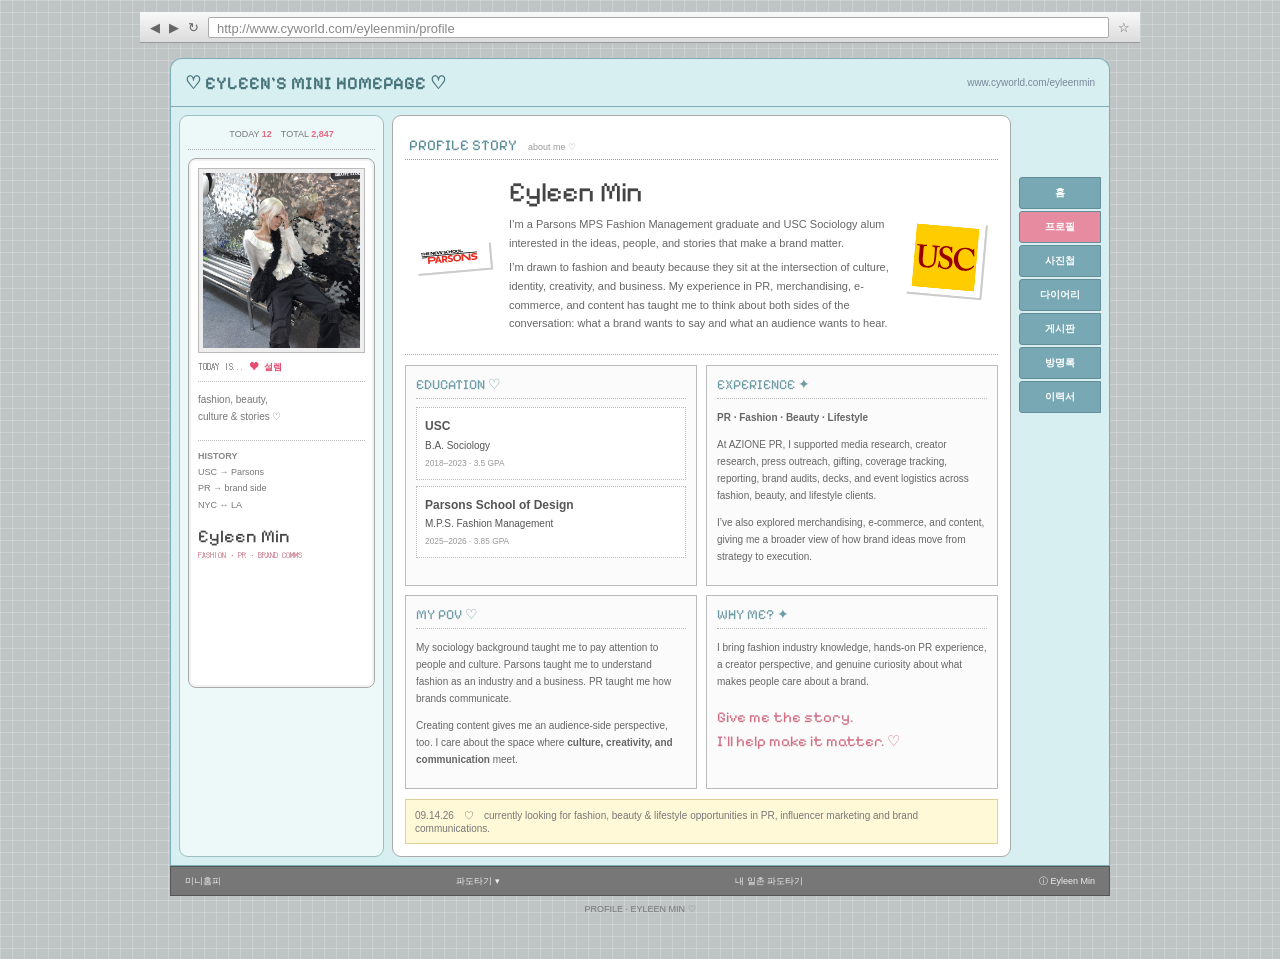
==== commit 3d5484e5: "Add files via upload" ====
--- a/about.html
+++ b/about.html
@@ -1 +1,6 @@
-<!doctype html><html lang="en"><head><meta charset="utf-8"><meta name="viewport" content="width=device-width,initial-scale=1"><title>About | Eyleen Min</title><link rel="icon" type="image/png" href="icon.png"><link rel="stylesheet" href="styles.css"></head><body><header class="inner-top"><a class="inner-logo" href="index.html">EYLEEN'S MINIHOME ♡</a><span>PROFILE / ABOUT ME</span><a class="home-link" href="index.html">← HOME</a></header><main class="inner-shell"><aside class="inner-profile cy-box"><div class="box-title">PROFILE <span>♡</span></div><img src="eyleen-about-photo.JPG" alt="Eyleen"><h2>Eyleen Min</h2><p>Parsons MPS Fashion Management<br>USC BA Sociology</p><div class="mini-status">♡ looking for: fashion / beauty / lifestyle</div><nav class="side-nav"><a class="active" href="about.html">PROFILE</a><a href="content.html">PHOTO ALBUM</a><a href="projects.html">WORKROOM</a><a href="resume.html">RESUME</a><a href="capstone.html">DIARY</a><a href="contact.html">GUESTBOOK</a></nav></aside><section class="inner-main cy-box"><div class="box-title">ABOUT_ME.EXE <span>_ □ ♡</span></div><div class="diary-paper"><div class="diary-heading"><div><small>PROFILE NOTE · 2026</small><h1>Hi, I'm Eyleen ♡</h1></div><div class="pixel-stamp">HELLO!<br>♡♡♡</div></div><div class="about-lead"><p>I’m a Parsons MPS Fashion Management graduate with a background in Sociology from USC. I’m drawn to fashion, beauty, and lifestyle because of the way brands can shape culture, identity, and how people see themselves.</p><p>I like figuring out what makes people stop, look twice, and actually care. My experience across PR, merchandising, e-commerce, and content has taught me to think about both sides of the conversation: what a brand wants to say and what an audience wants to hear.</p></div><div class="about-grid"><article class="scrap-card education"><span class="sticker-label">SCHOOL ♡</span><div class="school-note"><img src="parsons-logo.svg" alt="Parsons"><strong>M.P.S. Fashion Management</strong><span>2025–2026 · 3.85 GPA</span></div><div class="school-note usc-note"><img src="usc-mark.svg" alt="USC"><strong>B.A. Sociology</strong><span>2018–2023 · 3.5 GPA</span></div></article><article class="scrap-card"><span class="sticker-label">EXPERIENCE ✦</span><h2>Where I've worked</h2><p>Fashion, beauty, and lifestyle client PR at AZIONE PR, plus merchandising and e-commerce experience at MONSE.</p><p class="skills">media research · press outreach · creator research · gifting · coverage tracking · social · decks · events</p></article><article class="scrap-card"><span class="sticker-label">MY POV ♡</span><h2>What I notice</h2><p>I’m interested in the little details that make a brand feel current: the story, the image, the person posting it, and the reason someone decides to care.</p></article><article class="scrap-card why-me"><span class="sticker-label">WHY ME? ♥</span><h2>Creative brain. PR instincts. Audience perspective.</h2><p>I understand the brand side and the creator side. I can research the right person, build the list, pitch the story, coordinate the send, track the coverage, and still think about whether the idea actually feels exciting.</p></article></div><div class="looking"><span>♡ CURRENTLY LOOKING FOR</span><strong>Fashion · Beauty · Lifestyle · PR · Influencer Marketing · Brand Communications</strong></div></div></section></main><footer class="inner-footer"><a href="index.html">♡ back to miniroom</a><span>Eyleen Min — eyleen's world</span><span data-clock></span></footer><script src="script.js"></script></body></html>
+<!doctype html><html lang="en"><head><meta charset="utf-8"><meta name="viewport" content="width=device-width,initial-scale=1"><title>Profile | Eyleen's Minihompy</title><link rel="icon" href="icon.png"><link rel="stylesheet" href="styles.css"></head><body class="cyworld-body">
+<div class="browser-chrome"><span>◀</span><span>▶</span><span>↻</span><div class="address">http://www.cyworld.com/eyleenmin/profile</div><span>☆</span></div>
+<div class="cyworld-wrap"><div class="cy-header"><div class="cy-name">♡ EYLEEN'S MINI HOMEPAGE ♡</div><div class="cy-url">www.cyworld.com/eyleenmin</div></div><div class="cy-shell">
+<aside class="left-spine"><div class="visit">TODAY <b>12</b>　TOTAL <b>2,847</b></div><div class="profile-paper"><div class="profile-photo"><img src="eyleen-about-photo.JPG" alt="Eyleen"></div><div class="today-is">TODAY IS... <span>♥</span> <b>설렘</b></div><p class="hello">fashion, beauty,<br>culture & stories ♡</p><div class="history"><b>HISTORY</b><br>USC → Parsons<br>PR → brand side<br>NYC ↔ LA</div><div class="profile-name">Eyleen Min</div><div class="profile-role">FASHION · PR · BRAND COMMS</div></div></aside>
+<main class="main-paper inner-paper"><div class="inner-title">PROFILE STORY <span>about me ♡</span></div><div class="profile-intro"><img class="scrap-logo parsons" src="parsons-logo.svg" alt="Parsons"><div><h1>Eyleen Min</h1><p>I’m a Parsons MPS Fashion Management graduate and USC Sociology alum interested in the ideas, people, and stories that make a brand matter.</p><p>I’m drawn to fashion and beauty because they sit at the intersection of culture, identity, creativity, and business. My experience in PR, merchandising, e-commerce, and content has taught me to think about both sides of the conversation: what a brand wants to say and what an audience wants to hear.</p></div><img class="scrap-logo usc" src="usc-mark.svg" alt="USC"></div><div class="cy-grid"><section><h2>EDUCATION ♡</h2><div class="entry"><b>USC</b><br>B.A. Sociology<br><small>2018–2023 · 3.5 GPA</small></div><div class="entry"><b>Parsons School of Design</b><br>M.P.S. Fashion Management<br><small>2025–2026 · 3.85 GPA</small></div></section><section><h2>EXPERIENCE ✦</h2><p><b>PR · Fashion · Beauty · Lifestyle</b></p><p>At AZIONE PR, I supported media research, creator research, press outreach, gifting, coverage tracking, reporting, brand audits, decks, and event logistics across fashion, beauty, and lifestyle clients.</p><p>I’ve also explored merchandising, e-commerce, and content, giving me a broader view of how brand ideas move from strategy to execution.</p></section><section><h2>MY POV ♡</h2><p>My sociology background taught me to pay attention to people and culture. Parsons taught me to understand fashion as an industry and a business. PR taught me how brands communicate.</p><p>Creating content gives me an audience-side perspective, too. I care about the space where <b>culture, creativity, and communication</b> meet.</p></section><section><h2>WHY ME? ✦</h2><p>I bring fashion industry knowledge, hands-on PR experience, a creator perspective, and genuine curiosity about what makes people care about a brand.</p><p class="big-line">Give me the story.<br>I’ll help make it matter. ♡</p></section></div><div class="diary-line">09.14.26　♡　currently looking for fashion, beauty & lifestyle opportunities in PR, influencer marketing and brand communications.</div></main>
+<nav class="right-tabs"><a href="index.html">홈</a><a class="active" href="about.html">프로필</a><a href="content.html">사진첩</a><a href="capstone.html">다이어리</a><a href="projects.html">게시판</a><a href="contact.html">방명록</a><a href="resume.html">이력서</a></nav></div><div class="cy-bottom"><span>미니홈피</span><span>파도타기 ▾</span><span>내 일촌 파도타기</span><span>ⓘ Eyleen Min</span></div></div><div class="bottom-note">PROFILE · EYLEEN MIN ♡</div><script src="script.js"></script></body></html>
--- a/styles.css
+++ b/styles.css
@@ -1,3 +1,3 @@
-@import url('https://fonts.googleapis.com/css2?family=DM+Sans:wght@400;500;600;700&family=DotGothic16&family=Pixelify+Sans:wght@400;500;600&family=Silkscreen:wght@400;700&display=swap');
-:root{--pink:#f3a8c8;--hot:#d75d99;--deep:#93416e;--pale:#fff7fb;--ink:#5e4051;--line:#e8a9c6;--shadow:rgba(104,46,76,.18)}*{box-sizing:border-box}html,body{margin:0;min-height:100%;color:var(--ink);font-family:"DM Sans",Arial,sans-serif}body{background:linear-gradient(90deg,rgba(255,255,255,.55) 50%,transparent 50%) 0 0/42px 42px,linear-gradient(rgba(255,255,255,.55) 50%,transparent 50%) 0 0/42px 42px,#f7c9dc;cursor:url("heart-cursor-large.png") 5 5,auto}a,button{cursor:url("heart-cursor-large.png") 5 5,pointer}.cy-box{background:rgba(255,255,255,.86);border:1px solid #d98aae;box-shadow:5px 5px 0 rgba(143,62,105,.13)}.box-title{min-height:31px;padding:7px 10px;color:#fff;background:linear-gradient(90deg,#a64b7d,#e58bb4);font:12px "DotGothic16";display:flex;justify-content:space-between}.cy-stripe{height:13px;background:repeating-linear-gradient(90deg,#fff 0,#fff 14px,#f2a7c7 14px,#f2a7c7 28px);border-top:1px solid #e59bbb;border-bottom:1px solid #e59bbb}.cy-home{width:min(1180px,94vw);margin:28px auto 80px}.cy-top{display:flex;justify-content:space-between;align-items:end;padding:10px 14px 12px;background:rgba(255,255,255,.78);border:1px solid #d98aae;border-bottom:0}.cy-logo{color:var(--deep);font:clamp(20px,3vw,31px) "Silkscreen"}.cy-sub,.cy-status,.tiny,.room-footer,.room-url{font:10px "DotGothic16";color:#94627c}.cy-status{display:flex;gap:14px}.cy-layout{display:grid;grid-template-columns:215px minmax(0,1fr) 170px;gap:12px;margin-top:12px}.profile-card{padding:12px}.profile-photo-wrap{position:relative;background:#fff;padding:7px 7px 27px;transform:rotate(-1.5deg);box-shadow:3px 4px 0 #e9b2ca;margin-bottom:15px}.profile-photo-wrap img{display:block;width:100%;height:215px;object-fit:cover;object-position:center top}.photo-stamp{position:absolute;bottom:7px;left:0;right:0;text-align:center;font:9px "DotGothic16";color:#8f5270}.profile-card h1{margin:0;color:var(--deep);font:22px "Silkscreen"}.role{font:9px "DotGothic16";color:var(--hot)}.mini-bio{font-size:12px;line-height:1.65;margin:12px 0}.mood{padding:8px;background:#fff4f9;border:1px dashed #e29abb;display:grid;gap:3px;font-size:10px}.mood span,.profile-facts b{font:9px "DotGothic16";color:#a75d81}.mood strong{font-size:11px;color:var(--deep)}.profile-facts{margin-top:11px;display:grid;gap:5px}.profile-facts div{display:flex;justify-content:space-between;font-size:10px;border-bottom:1px dotted #e4b3c9;padding-bottom:4px}.miniroom{min-width:0;background:#fff;border:1px solid #d98aae;box-shadow:5px 5px 0 rgba(143,62,105,.13)}.miniroom-head{height:31px;padding:7px 10px;background:#fff4f9;border-bottom:1px solid #e4b0c7;color:var(--deep);font:11px "DotGothic16";display:flex;justify-content:space-between}.room-scene{position:relative;min-height:590px;overflow:hidden;background:radial-gradient(circle at 15% 18%,rgba(255,255,255,.9) 0 2px,transparent 3px) 0 0/44px 44px,linear-gradient(180deg,#fff9fc 0 72%,#eadfe5 72% 73%,#f5eef1 73%)}.room-scene:before{content:"";position:absolute;left:0;right:0;top:0;height:65px;background:repeating-linear-gradient(90deg,#fff 0,#fff 17px,#f6bdd5 17px,#f6bdd5 34px);opacity:.55;border-bottom:1px solid #e6b1c7}.room-scene:after{content:"";position:absolute;left:0;right:0;bottom:22px;height:5px;background:#fff;box-shadow:0 -5px 0 #dfd0d8}.room-note{position:absolute;left:8%;top:13%;z-index:2;padding:13px 16px;background:#fff;border:1px solid #e7b3c8;box-shadow:4px 5px 0 #ecc1d5;transform:rotate(-5deg);color:#9b4d76;font:18px/1.3 "Silkscreen"}.room-photo{position:absolute;margin:0;padding:6px 6px 22px;background:#fff;box-shadow:5px 7px 14px var(--shadow);z-index:4;transition:.2s}.room-photo:hover{z-index:20;transform:rotate(0) scale(1.06)!important}.room-photo img{display:block;width:100%;height:100%;object-fit:cover}.room-photo figcaption{position:absolute;bottom:5px;left:0;right:0;text-align:center;font:8px "DotGothic16";color:#8d526d}.room-main{width:190px;height:270px;left:40%;top:17%;transform:rotate(2deg)}.room-main img{object-position:center 55%}.room-fashion{width:130px;height:178px;left:8%;bottom:17%;transform:rotate(-7deg)}.room-little{width:112px;height:150px;right:9%;top:12%;transform:rotate(6deg)}.room-nyc{width:145px;height:120px;right:8%;bottom:18%;transform:rotate(-5deg)}.room-baby{width:78px;height:78px;padding:5px;left:24%;bottom:8%;border-radius:50%;transform:rotate(6deg)}.room-baby img{border-radius:50%}.room-sign{position:absolute;right:29%;bottom:8%;z-index:5;padding:9px 12px;background:#fff8b9;border:1px solid #e0cf83;color:#9a7654;text-align:center;font:12px "Silkscreen";transform:rotate(2deg)}.room-sign small{font:8px "DotGothic16"}.room-sticker{position:absolute;z-index:8;color:#ef79ad;text-shadow:0 2px #fff}.sticker-heart{right:31%;top:9%;font-size:34px}.sticker-star{left:43%;bottom:7%;font-size:28px}.sticker-sparkle{right:6%;top:42%;font-size:25px}.room-footer{display:flex;justify-content:space-between;padding:8px 10px;border-top:1px dotted #d99ab7;background:#fff8fb}.cy-nav a{display:block;padding:10px 9px;color:#71465c;text-decoration:none;border-bottom:1px dotted #d8a0ba;background:#fff;font:11px "DotGothic16"}.cy-nav a b{color:#d45e99;margin-right:4px}.cy-nav a:hover{background:#fff0f7;color:#a53f70;padding-left:13px}.nav-note{margin:13px 10px;padding:10px;background:#fff5fa;border:1px dashed #dda0bb;text-align:center;font:10px/1.5 "DotGothic16";color:#a2637e}.cy-lower{display:grid;grid-template-columns:1.5fr 1fr;gap:12px;margin-top:12px}.status-box,.guest-box{padding-bottom:12px}.status-box>p,.guest-box>p{padding:0 12px;margin:10px 0;font-size:11px;line-height:1.55}.status-box strong{color:var(--hot)}.pixel-button{display:inline-block;margin:0 12px;padding:8px 11px;background:#fff;border:2px outset #e3a4c1;color:#93416e;text-decoration:none;font:10px "DotGothic16"}.boot{position:fixed;inset:0;z-index:20000;display:grid;place-items:center;background:repeating-linear-gradient(0deg,rgba(255,255,255,.45) 0 1px,transparent 1px 4px),#f1b6d1;transition:opacity .55s}.boot.hidden{opacity:0;pointer-events:none}.boot-window{width:min(420px,88vw);background:#fff8fc;border:3px outset #fff;box-shadow:10px 12px 0 rgba(100,45,73,.2)}.titlebar{display:flex;justify-content:space-between;height:32px;padding:6px 9px;color:#fff;background:linear-gradient(90deg,#9b4471,#e78db6);font:11px "DotGothic16"}.boot-body{padding:28px;text-align:center}.boot-pixel-heart{font-size:44px;color:#df619d;text-shadow:2px 2px #fff}.boot-body h2{font:22px "Silkscreen";color:#98446e;margin:9px 0 14px}.boot-body p,.boot-body small{font:10px "DotGothic16";color:#8f6076}.progress-track{height:22px;padding:3px;background:#fff;border:2px inset #e4a5c0;margin:14px 0}.progress-bar{height:100%;width:0;background:repeating-linear-gradient(90deg,#d75d99 0 10px,#f1a8c8 10px 15px)}
-.inner-top{width:min(1180px,94vw);margin:24px auto 0;padding:11px 13px;display:flex;align-items:center;gap:18px;background:rgba(255,255,255,.84);border:1px solid #d99ab7;border-bottom:0;color:#8d5972;font:10px "DotGothic16"}.inner-logo{color:var(--deep);text-decoration:none;font:16px "Silkscreen"}.inner-top>span{flex:1;text-align:center}.home-link{color:#93416e;text-decoration:none}.inner-shell{width:min(1180px,94vw);margin:0 auto 70px;display:grid;grid-template-columns:215px minmax(0,1fr);gap:12px}.inner-profile>img{display:block;width:calc(100% - 20px);height:210px;object-fit:cover;margin:10px}.inner-profile h2{font:16px "Silkscreen";color:var(--deep);padding:0 10px;margin:5px 0}.inner-profile p{font-size:10px;line-height:1.6;padding:0 10px}.mini-status{margin:10px;padding:8px;background:#fff4f9;border:1px dashed #dda0bb;font:9px/1.5 "DotGothic16"}.side-nav{border-top:1px dotted #dba0b8;margin-top:12px}.side-nav a{display:block;padding:9px 10px;color:#754b60;text-decoration:none;border-bottom:1px dotted #dba0b8;font:10px "DotGothic16"}.side-nav a:hover,.side-nav a.active{background:#fff0f7;color:#b0487b}.diary-paper{padding:20px;background:linear-gradient(#fff,#fff9fc);min-height:650px}.diary-heading{display:flex;justify-content:space-between;gap:20px;border-bottom:1px dashed #dfa1ba;padding-bottom:13px}.diary-heading small{font:9px "DotGothic16";color:#a0617d}.diary-heading h1{margin:6px 0 0;font:clamp(25px,4vw,40px) "Silkscreen";color:#93416e}.pixel-stamp{padding:8px 10px;border:2px solid #db8eae;color:#d05a94;font:10px/1.3 "Silkscreen";transform:rotate(5deg);background:#fff3f8}.about-lead{max-width:760px;margin:18px 0;font-size:14px;line-height:1.8}.about-lead p{margin:0 0 12px}.about-grid{display:grid;grid-template-columns:1fr 1fr;gap:12px}.scrap-card{position:relative;padding:22px 15px 15px;background:#fff;border:1px solid #e2b0c6;box-shadow:4px 5px 0 #f2d4e1;min-height:180px}.scrap-card:nth-child(1){transform:rotate(-.7deg)}.scrap-card:nth-child(2){transform:rotate(.6deg)}.scrap-card:nth-child(3){transform:rotate(.5deg)}.scrap-card:nth-child(4){transform:rotate(-.4deg)}.scrap-card:hover{transform:translateY(-3px) rotate(0)}.sticker-label{position:absolute;top:-10px;left:12px;padding:4px 8px;background:#f5c4d9;color:#8e486c;border:1px solid #df9fbb;font:9px "DotGothic16";transform:rotate(-2deg)}.scrap-card h2{font:15px "Silkscreen";color:#98466f;margin:3px 0 10px}.scrap-card p{font-size:11px;line-height:1.65}.skills{color:#a6537a!important;font:9px/1.7 "DotGothic16"!important}.school-note{padding:9px;margin:3px 0 12px;background:#fff8fb;border:1px dashed #dfa4bd;display:grid;gap:4px}.school-note img{width:145px;height:42px;object-fit:contain;object-position:left center}.school-note strong{font:11px "DotGothic16";color:#70465b}.school-note span{font-size:10px;color:#a15c7a}.usc-note img{width:48px;height:48px;background:#ffcc00}.why-me{background:#fff9d8;border-color:#e1cf86}.looking{margin-top:15px;padding:12px;background:#fff0f7;border:1px dashed #dc91b3;display:grid;gap:5px}.looking span{font:9px "DotGothic16";color:#a15278}.looking strong{font-size:11px;color:#783f59}.inner-footer{position:fixed;left:0;right:0;bottom:0;z-index:100;display:flex;justify-content:space-between;padding:9px 4vw;background:#fff3f8;border-top:1px solid #d99ab7;font:10px "DotGothic16";color:#8c5b73}.inner-footer a{color:#93416e;text-decoration:none}.site-header{width:min(1180px,94vw);margin:24px auto 0;padding:11px 13px;display:flex;align-items:center;justify-content:space-between;background:rgba(255,255,255,.84);border:1px solid #d99ab7;border-bottom:0}.brand{font:16px "Silkscreen";color:var(--deep);text-decoration:none}.page{width:min(1180px,94vw);margin:0 auto 70px}.page-window{background:#fff;border:1px solid #d99ab7;box-shadow:5px 5px 0 rgba(143,62,105,.13)}.page-content{padding:20px;background:#fff9fc}.page-content h1{font:clamp(26px,5vw,44px) "Silkscreen";color:#93416e;margin:8px 0 12px}.page-content h2{font:16px "Silkscreen";color:#98466f}.lead{font-size:14px;line-height:1.75;max-width:820px}.card-grid{display:grid;grid-template-columns:repeat(2,minmax(0,1fr));gap:13px;margin-top:18px}.card{padding:17px;background:#fff;border:1px solid #e1afc5;box-shadow:4px 5px 0 #f0d3df}.card p{font-size:12px;line-height:1.65}.button{display:inline-block;padding:8px 11px;background:#fff0f7;border:2px outset #e1a1bd;color:#8f416b;text-decoration:none;font:10px "DotGothic16"}.placeholder{min-height:180px;display:grid;place-items:center;padding:15px;border:1px dashed #dc9db8;background:#fff6fa;color:#9a6179;font:10px "DotGothic16"}.taskbar{position:fixed;left:0;right:0;bottom:0;z-index:9999;display:flex;justify-content:space-between;padding:7px 15px;background:#fff3f8;border-top:1px solid #d99ab7;font:10px "DotGothic16";color:#8b5a72}.start{color:#93416e;text-decoration:none}.contact-list{display:grid;gap:10px;margin-top:20px}.contact-item{display:block;padding:13px;color:#7b4b61;background:#fff;border:1px solid #dfabc2;text-decoration:none;font-size:12px}.content-video{display:block;width:min(100%,290px);aspect-ratio:9/16;margin:0 auto 14px;object-fit:contain;background:#201a21;border:5px solid #fff;box-shadow:4px 5px 0 #edc2d5}.project-grid{align-items:stretch}.project-card{display:flex;flex-direction:column}.project-card p{flex:1}.deck-cover{display:block;width:100%;aspect-ratio:16/9;object-fit:cover;border:1px solid #dfb0c5;transition:.2s}.project-card a:hover .deck-cover{transform:scale(1.02)}.project-meta{margin-top:12px;color:#a05076;font:9px "DotGothic16"}.deck-actions{display:flex;gap:8px;flex-wrap:wrap}.capstone-cover-link{display:block;max-width:820px;margin:20px auto 14px;box-shadow:5px 6px 0 #e9bfd2}.capstone-cover{display:block;width:100%;border:7px solid #fff}.slide-frame{width:100%;aspect-ratio:16/9;background:#161316;display:grid;place-items:center}.slide-frame img{width:100%;height:100%;object-fit:contain}.slide-controls{display:flex;justify-content:center;align-items:center;gap:10px;margin:18px 0}.slide-controls button{font:10px "DotGothic16";padding:8px 12px}.slide-note{text-align:center;font-size:11px}@media(max-width:900px){.cy-layout{grid-template-columns:180px minmax(0,1fr)}.cy-nav{grid-column:1/-1;display:grid;grid-template-columns:repeat(3,1fr)}.cy-nav .box-title,.cy-nav .nav-note{grid-column:1/-1}.inner-shell{grid-template-columns:180px minmax(0,1fr)}}@media(max-width:700px){.cy-home{width:96vw;margin-top:12px}.cy-top{display:block}.cy-status{margin-top:7px;flex-wrap:wrap}.cy-layout{grid-template-columns:1fr}.profile-panel{display:grid;grid-template-columns:1fr 1fr}.profile-panel .box-title{grid-column:1/-1}.profile-card{display:grid;grid-template-columns:120px 1fr;gap:8px}.profile-photo-wrap{grid-row:span 4;margin:0}.profile-photo-wrap img{height:170px}.room-scene{min-height:650px}.room-main{left:36%;top:20%;width:170px;height:245px}.room-fashion{left:4%;bottom:15%;width:110px;height:155px}.room-little{right:4%;top:12%;width:100px;height:135px}.room-nyc{right:4%;bottom:15%;width:125px;height:105px}.room-baby{left:19%;bottom:6%}.cy-lower{grid-template-columns:1fr}.inner-top>span{display:none}.inner-shell{grid-template-columns:1fr}.inner-profile{display:none}.about-grid,.card-grid{grid-template-columns:1fr}.diary-heading h1{font-size:24px}}@media(max-width:430px){.profile-panel{display:block}.profile-card{display:block}.profile-photo-wrap{margin-bottom:12px}.profile-photo-wrap img{height:220px}.room-scene{min-height:610px}.room-main{left:34%;width:145px;height:210px}.room-note{font-size:14px;left:4%}.room-fashion{width:92px;height:130px}.room-little{width:85px;height:115px}.room-nyc{width:105px;height:90px}.room-sign{right:17%;font-size:9px}.room-footer{display:block;line-height:1.7}.inner-footer{font-size:8px}}
+@import url('https://fonts.googleapis.com/css2?family=DotGothic16&family=Pixelify+Sans:wght@400;500;600&display=swap');
+*{box-sizing:border-box}html,body{margin:0;min-height:100%;font-family:DotGothic16,'Courier New',monospace;color:#555}a{color:#4c7f9c;text-decoration:none}a:hover{text-decoration:underline}.cyworld-body{background:#bfc4c5;background-image:linear-gradient(90deg,rgba(255,255,255,.2) 1px,transparent 1px),linear-gradient(rgba(255,255,255,.2) 1px,transparent 1px);background-size:12px 12px;font-size:12px;padding:12px 0 45px}.browser-chrome{height:31px;background:linear-gradient(#f8f8f8,#dcdcdc);border-bottom:1px solid #999;display:flex;align-items:center;gap:9px;padding:0 10px;color:#666;max-width:1000px;margin:0 auto;font-family:Arial,sans-serif;font-size:13px}.browser-chrome .address{flex:1;height:21px;background:white;border:1px solid #aaa;border-radius:2px;padding:3px 8px;color:#888}.cyworld-wrap{width:940px;margin:15px auto 0}.cy-header{height:48px;background:#d8eff2;border:1px solid #7daeb5;border-bottom:0;border-radius:12px 12px 0 0;padding:8px 14px;display:flex;justify-content:space-between;align-items:center;color:#47747b}.cy-name{font-family:Pixelify Sans,sans-serif;font-size:18px;font-weight:600}.cy-url{font:10px Arial;color:#789}.cy-shell{display:grid;grid-template-columns:205px 1fr 82px;gap:8px;background:#d8eff2;border:1px solid #7daeb5;padding:8px;min-height:690px}.left-spine{background:#edf8f9;border:1px solid #9dbfc3;border-radius:9px;padding:8px}.visit{font:9px Arial;color:#777;border-bottom:1px dotted #aaa;padding:4px 2px 8px;text-align:center}.visit b{color:#e46b85}.profile-paper{margin-top:8px;background:#fff;border:1px solid #aaa;border-radius:8px;padding:9px;min-height:530px;box-shadow:inset 0 0 0 2px #f2f2f2}.profile-photo{height:185px;border:1px solid #bbb;background:#eee;padding:4px;margin-bottom:7px}.profile-photo img{width:100%;height:100%;object-fit:cover}.today-is{font-size:9px;border-bottom:1px dotted #bbb;padding-bottom:7px;color:#777}.today-is span{color:#e44f72}.today-is b{color:#e44f72}.hello{font:10px/1.65 Arial,sans-serif;color:#777}.history{font:9px/1.8 Arial,sans-serif;border-top:1px dotted #bbb;padding-top:7px;margin-top:15px;color:#777}.history b{color:#888}.profile-name{font-family:Pixelify Sans,sans-serif;font-size:18px;color:#444;margin-top:12px}.profile-role{font-size:8px;color:#c36b7c;margin-top:2px}.mood-select{border:1px solid #bbb;background:#f7f7f7;margin-top:14px;padding:5px;font:9px Arial}.ilchon{padding:8px 2px;font-size:9px}.ilchon button{margin-top:5px;border:1px solid #aaa;background:#f9f9f9;font-size:9px;color:#666}.main-paper{background:#fff;border:1px solid #aaa;border-radius:9px;padding:10px;overflow:hidden}.news-row{display:grid;grid-template-columns:1fr 105px;gap:10px;border-bottom:1px dotted #aaa;padding:5px 8px 10px;font:10px/1.7 Arial,sans-serif}.news-row b{color:#5790a2}.news-row span{color:#d77b8e}.news-row a{color:#666}.counts{border-left:1px dotted #aaa;padding-left:9px;line-height:1.6}.counts a{color:#56869a}.section-title,.inner-title{font-family:Pixelify Sans,sans-serif;color:#5c8c98;border-bottom:1px dotted #999;padding:8px 4px 5px;font-size:13px}.section-title span,.inner-title span{font:9px Arial;color:#999;margin-left:8px}.miniroom-block{margin-top:5px}.miniroom{height:315px;border:1px solid #aaa;position:relative;overflow:hidden;background:#f8e9e8}.room-wall{position:absolute;inset:0 0 93px;background:repeating-linear-gradient(0deg,#f8e7e6 0,#f8e7e6 28px,#f1d7d7 29px,#f1d7d7 30px)}.floor{position:absolute;left:0;right:0;bottom:0;height:94px;background:repeating-linear-gradient(90deg,#c69f83 0,#c69f83 38px,#b88f74 39px,#b88f74 40px)}.pixel-window{position:absolute;left:28px;top:25px;width:110px;height:78px;border:5px solid #fff;box-shadow:0 0 0 2px #9c8b87;background:linear-gradient(#b8ddf2 0 60%,#d8f0d2 60%);font:10px Pixelify Sans;color:#688c9a;padding:6px}.room-shelf{position:absolute;right:28px;top:42px;width:135px;height:72px;background:#bd9274;border:3px solid #8f6d59;display:flex;align-items:flex-end;justify-content:space-around;padding:8px;color:#fff;font-size:18px}.room-photo{position:absolute;background:#fff;border:2px solid #ddd;padding:3px;margin:0;box-shadow:2px 2px 0 rgba(0,0,0,.15)}.room-photo img{display:block;object-fit:cover}.room-photo b{display:block;text-align:center;font:8px Arial;color:#777;padding-top:3px}.p1{left:175px;top:30px;transform:rotate(-2deg)}.p1 img{width:88px;height:72px}.p2{left:286px;top:50px;transform:rotate(2deg)}.p2 img{width:82px;height:65px}.p3{right:34px;bottom:31px;transform:rotate(-3deg)}.p3 img{width:90px;height:68px}.p4{left:48px;bottom:22px;transform:rotate(3deg)}.p4 img{width:70px;height:58px}.room-sign{position:absolute;left:305px;bottom:17px;background:#fff5bd;border:1px solid #c5a85d;padding:6px 12px;text-align:center;font:bold 13px Pixelify Sans;color:#8b6b38;transform:rotate(-2deg)}.room-sign small{font:8px Arial}.pixel-me{position:absolute;left:235px;bottom:40px;font-size:45px;color:#c77b91;text-shadow:2px 2px #fff}.speech{position:absolute;left:335px;top:112px;background:#fff;border:1px solid #aaa;border-radius:8px;padding:7px 10px;font:9px Arial;color:#555}.room-links{text-align:right;padding:5px 3px;font:9px Arial;color:#777}.photo-story{margin-top:6px}.photo-strip{display:flex;gap:8px;padding:7px 3px}.photo-strip figure{margin:0;background:#fff;border:1px solid #bbb;padding:3px;width:31%}.photo-strip img{width:100%;height:67px;object-fit:cover}.photo-strip figcaption{font:8px Arial;text-align:center;color:#777;padding:3px}.friends-say{margin-top:4px}.comment{background:#fafafa;border-bottom:1px dotted #ccc;padding:6px;font:9px Arial}.comment b{color:#cf7184}.comment small{float:right;color:#aaa}.write{display:block;text-align:right;padding:5px;font:9px Arial}.right-tabs{display:flex;flex-direction:column;gap:2px;padding-top:62px}.right-tabs a{display:block;background:#77a8b4;color:#fff;border:1px solid #638e99;border-radius:3px 0 0 3px;padding:8px 3px;text-align:center;font:bold 10px Arial;writing-mode:horizontal-tb}.right-tabs a:hover,.right-tabs a.active{background:#e78ca0;color:#fff;text-decoration:none}.dotori{margin-top:8px;background:#fff;border:1px solid #aaa;padding:6px 2px;text-align:center;font:8px Arial;color:#888}.dotori b{color:#d18a31}.cy-bottom{height:30px;background:#777;border:1px solid #555;display:flex;align-items:center;justify-content:space-between;padding:0 14px;color:#eee;font:9px Arial}.bottom-note{text-align:center;font:9px Arial;color:#777;margin-top:8px}.inner-paper{padding:12px}.profile-intro{display:grid;grid-template-columns:80px 1fr 80px;align-items:center;gap:14px;padding:15px 10px;border-bottom:1px dotted #aaa}.profile-intro h1{font:28px Pixelify Sans;margin:0 0 5px;color:#444}.profile-intro p{font:11px/1.7 Arial;margin:6px 0;color:#666}.scrap-logo{max-width:75px;max-height:75px;object-fit:contain;background:#fff;padding:6px;box-shadow:2px 2px 0 #ccc;transform:rotate(-5deg)}.scrap-logo.usc{transform:rotate(5deg)}.cy-grid{display:grid;grid-template-columns:1fr 1fr;gap:9px;margin-top:10px}.cy-grid section{border:1px solid #bbb;background:#fbfbfb;padding:10px;min-height:180px}.cy-grid h2{font:14px Pixelify Sans;color:#6e9ca6;margin:0 0 8px;border-bottom:1px dotted #bbb;padding-bottom:5px}.cy-grid p{font:10px/1.7 Arial;color:#666}.entry{background:#fff;border:1px dotted #bbb;padding:8px;margin:6px 0;font:10px/1.7 Arial}.entry b{font-size:12px;color:#555}.entry small{color:#999}.big-line{font:15px Pixelify Sans!important;color:#d07085!important;line-height:1.6!important}.diary-line{margin-top:10px;background:#fff9d8;border:1px solid #ddd09a;padding:9px;font:10px Arial;color:#777}.inner-title{font-size:15px}
+@media(max-width:980px){.cyworld-wrap{width:96%}.cy-shell{grid-template-columns:180px 1fr 68px}.main-paper{min-width:0}}@media(max-width:700px){.browser-chrome{width:100%}.cyworld-wrap{width:100%;margin-top:5px}.cy-shell{grid-template-columns:1fr;padding:6px}.left-spine{display:none}.right-tabs{position:static;display:grid;grid-template-columns:repeat(4,1fr);padding:0}.right-tabs a{border-radius:3px}.main-paper{order:1}.right-tabs{order:2}.miniroom{height:280px}.photo-strip{overflow:hidden}.cy-bottom{font-size:8px}.cy-name{font-size:14px}}
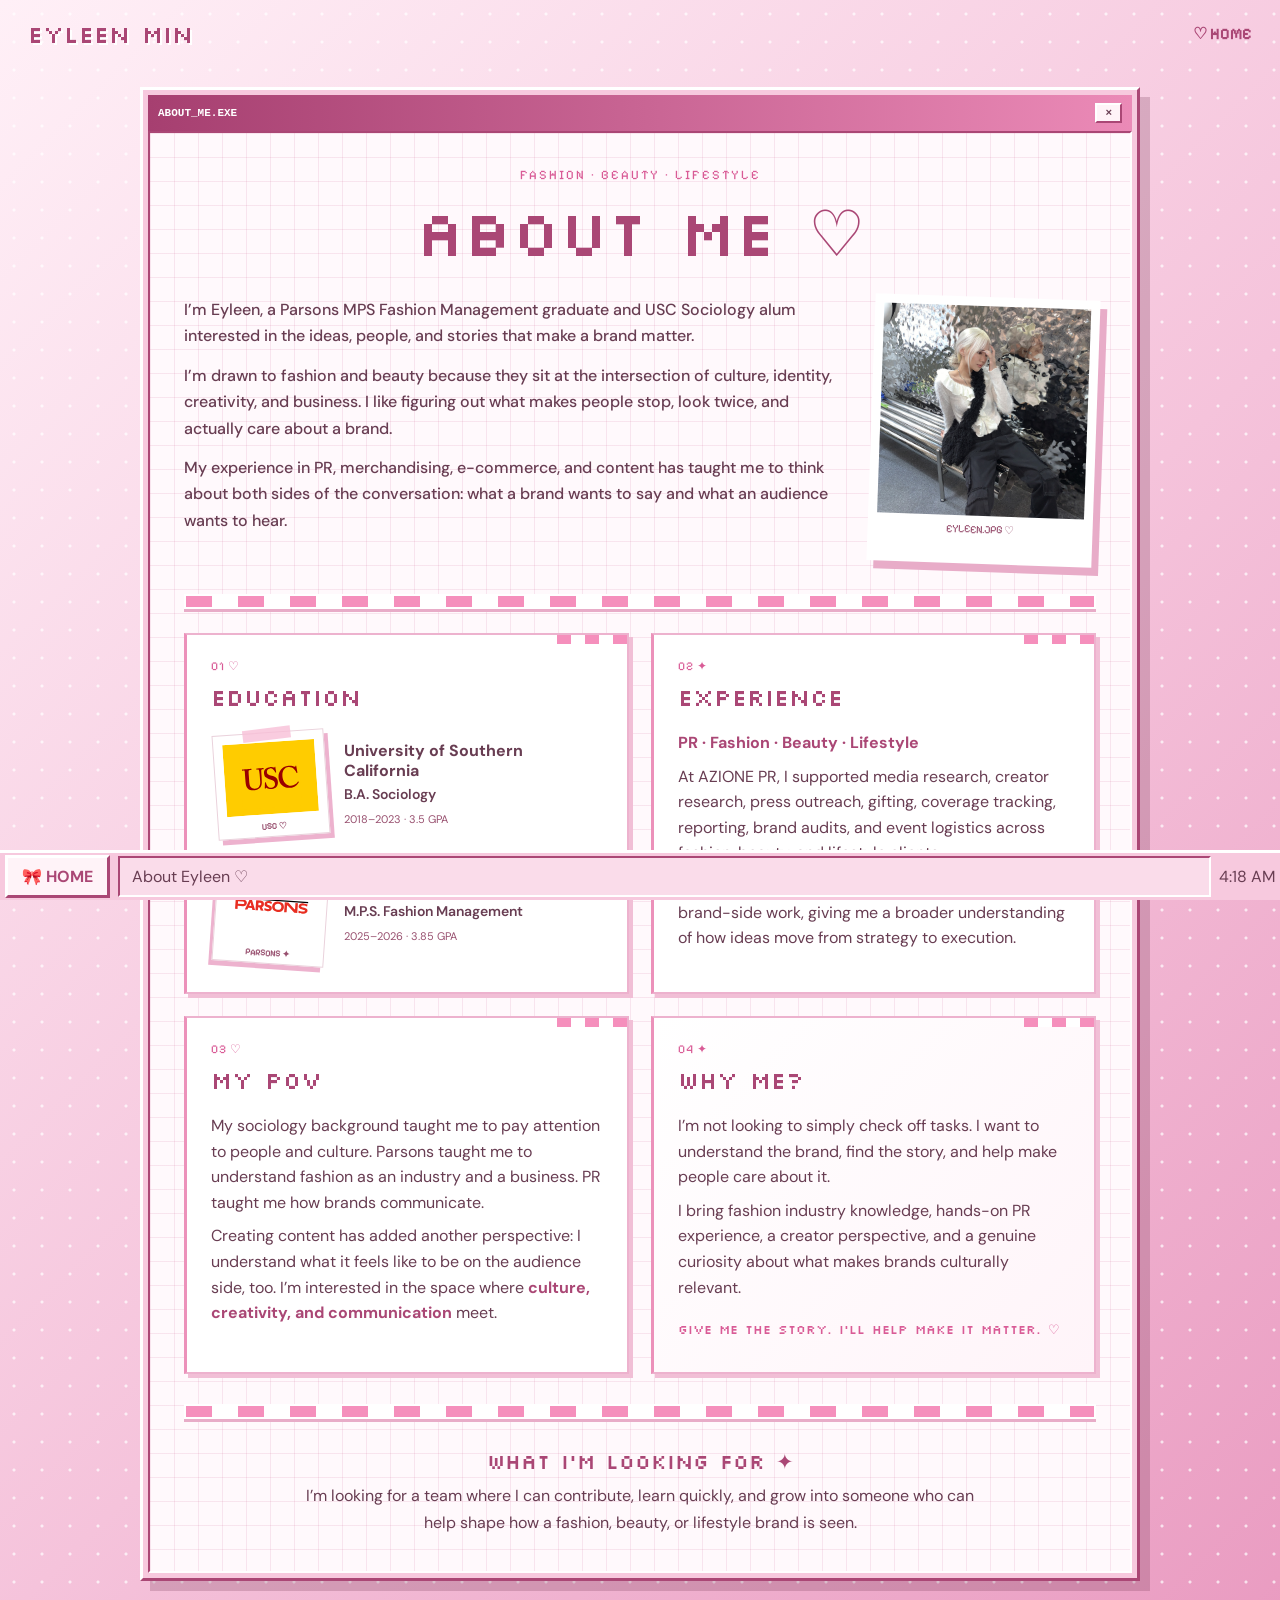
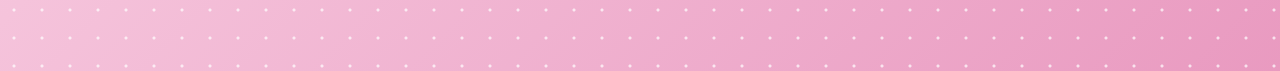
==== commit 4c7d11e5: "Add files via upload" ====
--- a/about.html
+++ b/about.html
@@ -1,6 +1,76 @@
-<!doctype html><html lang="en"><head><meta charset="utf-8"><meta name="viewport" content="width=device-width,initial-scale=1"><title>Profile | Eyleen's Minihompy</title><link rel="icon" href="icon.png"><link rel="stylesheet" href="styles.css"></head><body class="cyworld-body">
-<div class="browser-chrome"><span>◀</span><span>▶</span><span>↻</span><div class="address">http://www.cyworld.com/eyleenmin/profile</div><span>☆</span></div>
-<div class="cyworld-wrap"><div class="cy-header"><div class="cy-name">♡ EYLEEN'S MINI HOMEPAGE ♡</div><div class="cy-url">www.cyworld.com/eyleenmin</div></div><div class="cy-shell">
-<aside class="left-spine"><div class="visit">TODAY <b>12</b>　TOTAL <b>2,847</b></div><div class="profile-paper"><div class="profile-photo"><img src="eyleen-about-photo.JPG" alt="Eyleen"></div><div class="today-is">TODAY IS... <span>♥</span> <b>설렘</b></div><p class="hello">fashion, beauty,<br>culture & stories ♡</p><div class="history"><b>HISTORY</b><br>USC → Parsons<br>PR → brand side<br>NYC ↔ LA</div><div class="profile-name">Eyleen Min</div><div class="profile-role">FASHION · PR · BRAND COMMS</div></div></aside>
-<main class="main-paper inner-paper"><div class="inner-title">PROFILE STORY <span>about me ♡</span></div><div class="profile-intro"><img class="scrap-logo parsons" src="parsons-logo.svg" alt="Parsons"><div><h1>Eyleen Min</h1><p>I’m a Parsons MPS Fashion Management graduate and USC Sociology alum interested in the ideas, people, and stories that make a brand matter.</p><p>I’m drawn to fashion and beauty because they sit at the intersection of culture, identity, creativity, and business. My experience in PR, merchandising, e-commerce, and content has taught me to think about both sides of the conversation: what a brand wants to say and what an audience wants to hear.</p></div><img class="scrap-logo usc" src="usc-mark.svg" alt="USC"></div><div class="cy-grid"><section><h2>EDUCATION ♡</h2><div class="entry"><b>USC</b><br>B.A. Sociology<br><small>2018–2023 · 3.5 GPA</small></div><div class="entry"><b>Parsons School of Design</b><br>M.P.S. Fashion Management<br><small>2025–2026 · 3.85 GPA</small></div></section><section><h2>EXPERIENCE ✦</h2><p><b>PR · Fashion · Beauty · Lifestyle</b></p><p>At AZIONE PR, I supported media research, creator research, press outreach, gifting, coverage tracking, reporting, brand audits, decks, and event logistics across fashion, beauty, and lifestyle clients.</p><p>I’ve also explored merchandising, e-commerce, and content, giving me a broader view of how brand ideas move from strategy to execution.</p></section><section><h2>MY POV ♡</h2><p>My sociology background taught me to pay attention to people and culture. Parsons taught me to understand fashion as an industry and a business. PR taught me how brands communicate.</p><p>Creating content gives me an audience-side perspective, too. I care about the space where <b>culture, creativity, and communication</b> meet.</p></section><section><h2>WHY ME? ✦</h2><p>I bring fashion industry knowledge, hands-on PR experience, a creator perspective, and genuine curiosity about what makes people care about a brand.</p><p class="big-line">Give me the story.<br>I’ll help make it matter. ♡</p></section></div><div class="diary-line">09.14.26　♡　currently looking for fashion, beauty & lifestyle opportunities in PR, influencer marketing and brand communications.</div></main>
-<nav class="right-tabs"><a href="index.html">홈</a><a class="active" href="about.html">프로필</a><a href="content.html">사진첩</a><a href="capstone.html">다이어리</a><a href="projects.html">게시판</a><a href="contact.html">방명록</a><a href="resume.html">이력서</a></nav></div><div class="cy-bottom"><span>미니홈피</span><span>파도타기 ▾</span><span>내 일촌 파도타기</span><span>ⓘ Eyleen Min</span></div></div><div class="bottom-note">PROFILE · EYLEEN MIN ♡</div><script src="script.js"></script></body></html>
+<!doctype html><html lang="en"><head><meta charset="utf-8"><meta name="viewport" content="width=device-width,initial-scale=1"><title>About | Eyleen Min</title><link rel="icon" type="image/png" href="icon.png"><link rel="stylesheet" href="styles.css"></head><body><header class="site-header"><a class="brand" href="index.html">EYLEEN MIN</a><a class="home-link" href="index.html">♡ HOME</a></header><main class="page"><section class="retro page-window"><div class="titlebar stripe-title"><span>ABOUT_ME.EXE</span><a class="close" href="index.html">×</a></div><div class="page-content graph-paper"><div class="about-heading">
+  <p class="eyebrow">FASHION · BEAUTY · LIFESTYLE</p>
+  <h1>About Me ♡</h1>
+</div>
+
+<div class="about-intro compact-intro">
+  <div class="about-intro-copy">
+    <p>I’m Eyleen, a Parsons MPS Fashion Management graduate and USC Sociology alum interested in the ideas, people, and stories that make a brand matter.</p>
+    <p>I’m drawn to fashion and beauty because they sit at the intersection of culture, identity, creativity, and business. I like figuring out what makes people stop, look twice, and actually care about a brand.</p>
+    <p>My experience in PR, merchandising, e-commerce, and content has taught me to think about both sides of the conversation: what a brand wants to say and what an audience wants to hear.</p>
+  </div>
+  <figure class="about-portrait">
+    <img src="eyleen-about-photo.JPG" alt="Eyleen seated in a white top in front of a reflective wall">
+    <figcaption>EYLEEN.JPG ♡</figcaption>
+  </figure>
+</div>
+
+<div class="stripe-divider" aria-hidden="true"></div>
+
+<div class="card-grid about-cards">
+  <article class="card about-card education-card scrapbook-education">
+    <div class="card-kicker">01 ♡</div>
+    <h2>EDUCATION</h2>
+    <div class="education-stack">
+      <div class="school-entry school-usc">
+        <div class="school-photo">
+          <img src="usc-mark.svg" alt="USC logo">
+          <span>USC ♡</span>
+        </div>
+        <div class="school-copy">
+          <h3>University of Southern California</h3>
+          <p>B.A. Sociology</p>
+          <span>2018–2023 · 3.5 GPA</span>
+        </div>
+      </div>
+      <div class="school-entry school-parsons">
+        <div class="school-photo parsons-photo">
+          <img src="parsons-logo.svg" alt="Parsons School of Design logo">
+          <span>PARSONS ✦</span>
+        </div>
+        <div class="school-copy">
+          <h3>Parsons School of Design</h3>
+          <p>M.P.S. Fashion Management</p>
+          <span>2025–2026 · 3.85 GPA</span>
+        </div>
+      </div>
+    </div>
+  </article>
+
+  <article class="card about-card">
+    <div class="card-kicker">02 ✦</div>
+    <h2>EXPERIENCE</h2>
+    <p><strong>PR · Fashion · Beauty · Lifestyle</strong></p>
+    <p>At AZIONE PR, I supported media research, creator research, press outreach, gifting, coverage tracking, reporting, brand audits, and event logistics across fashion, beauty, and lifestyle clients.</p>
+    <p>I’ve also explored merchandising, e-commerce, and brand-side work, giving me a broader understanding of how ideas move from strategy to execution.</p>
+  </article>
+
+  <article class="card about-card">
+    <div class="card-kicker">03 ♡</div>
+    <h2>MY POV</h2>
+    <p>My sociology background taught me to pay attention to people and culture. Parsons taught me to understand fashion as an industry and a business. PR taught me how brands communicate.</p>
+    <p>Creating content has added another perspective: I understand what it feels like to be on the audience side, too. I’m interested in the space where <strong>culture, creativity, and communication</strong> meet.</p>
+  </article>
+
+  <article class="card about-card why-me">
+    <div class="card-kicker">04 ✦</div>
+    <h2>WHY ME?</h2>
+    <p>I’m not looking to simply check off tasks. I want to understand the brand, find the story, and help make people care about it.</p>
+    <p>I bring fashion industry knowledge, hands-on PR experience, a creator perspective, and a genuine curiosity about what makes brands culturally relevant.</p>
+    <p class="why-line">Give me the story. I’ll help make it matter. ♡</p>
+  </article>
+</div>
+
+<div class="stripe-divider bottom-stripe" aria-hidden="true"></div>
+<section class="about-footer"><h2>What I’m looking for ✦</h2><p>I’m looking for a team where I can contribute, learn quickly, and grow into someone who can help shape how a fashion, beauty, or lifestyle brand is seen.</p></section>
+</div></section></main><footer class="taskbar"><a class="start" href="index.html">🎀 HOME</a><div class="task-title">About Eyleen ♡</div><div data-clock></div></footer><script src="script.js"></script></body></html>
--- a/styles.css
+++ b/styles.css
@@ -1,3 +1,12 @@
-@import url('https://fonts.googleapis.com/css2?family=DotGothic16&family=Pixelify+Sans:wght@400;500;600&display=swap');
-*{box-sizing:border-box}html,body{margin:0;min-height:100%;font-family:DotGothic16,'Courier New',monospace;color:#555}a{color:#4c7f9c;text-decoration:none}a:hover{text-decoration:underline}.cyworld-body{background:#bfc4c5;background-image:linear-gradient(90deg,rgba(255,255,255,.2) 1px,transparent 1px),linear-gradient(rgba(255,255,255,.2) 1px,transparent 1px);background-size:12px 12px;font-size:12px;padding:12px 0 45px}.browser-chrome{height:31px;background:linear-gradient(#f8f8f8,#dcdcdc);border-bottom:1px solid #999;display:flex;align-items:center;gap:9px;padding:0 10px;color:#666;max-width:1000px;margin:0 auto;font-family:Arial,sans-serif;font-size:13px}.browser-chrome .address{flex:1;height:21px;background:white;border:1px solid #aaa;border-radius:2px;padding:3px 8px;color:#888}.cyworld-wrap{width:940px;margin:15px auto 0}.cy-header{height:48px;background:#d8eff2;border:1px solid #7daeb5;border-bottom:0;border-radius:12px 12px 0 0;padding:8px 14px;display:flex;justify-content:space-between;align-items:center;color:#47747b}.cy-name{font-family:Pixelify Sans,sans-serif;font-size:18px;font-weight:600}.cy-url{font:10px Arial;color:#789}.cy-shell{display:grid;grid-template-columns:205px 1fr 82px;gap:8px;background:#d8eff2;border:1px solid #7daeb5;padding:8px;min-height:690px}.left-spine{background:#edf8f9;border:1px solid #9dbfc3;border-radius:9px;padding:8px}.visit{font:9px Arial;color:#777;border-bottom:1px dotted #aaa;padding:4px 2px 8px;text-align:center}.visit b{color:#e46b85}.profile-paper{margin-top:8px;background:#fff;border:1px solid #aaa;border-radius:8px;padding:9px;min-height:530px;box-shadow:inset 0 0 0 2px #f2f2f2}.profile-photo{height:185px;border:1px solid #bbb;background:#eee;padding:4px;margin-bottom:7px}.profile-photo img{width:100%;height:100%;object-fit:cover}.today-is{font-size:9px;border-bottom:1px dotted #bbb;padding-bottom:7px;color:#777}.today-is span{color:#e44f72}.today-is b{color:#e44f72}.hello{font:10px/1.65 Arial,sans-serif;color:#777}.history{font:9px/1.8 Arial,sans-serif;border-top:1px dotted #bbb;padding-top:7px;margin-top:15px;color:#777}.history b{color:#888}.profile-name{font-family:Pixelify Sans,sans-serif;font-size:18px;color:#444;margin-top:12px}.profile-role{font-size:8px;color:#c36b7c;margin-top:2px}.mood-select{border:1px solid #bbb;background:#f7f7f7;margin-top:14px;padding:5px;font:9px Arial}.ilchon{padding:8px 2px;font-size:9px}.ilchon button{margin-top:5px;border:1px solid #aaa;background:#f9f9f9;font-size:9px;color:#666}.main-paper{background:#fff;border:1px solid #aaa;border-radius:9px;padding:10px;overflow:hidden}.news-row{display:grid;grid-template-columns:1fr 105px;gap:10px;border-bottom:1px dotted #aaa;padding:5px 8px 10px;font:10px/1.7 Arial,sans-serif}.news-row b{color:#5790a2}.news-row span{color:#d77b8e}.news-row a{color:#666}.counts{border-left:1px dotted #aaa;padding-left:9px;line-height:1.6}.counts a{color:#56869a}.section-title,.inner-title{font-family:Pixelify Sans,sans-serif;color:#5c8c98;border-bottom:1px dotted #999;padding:8px 4px 5px;font-size:13px}.section-title span,.inner-title span{font:9px Arial;color:#999;margin-left:8px}.miniroom-block{margin-top:5px}.miniroom{height:315px;border:1px solid #aaa;position:relative;overflow:hidden;background:#f8e9e8}.room-wall{position:absolute;inset:0 0 93px;background:repeating-linear-gradient(0deg,#f8e7e6 0,#f8e7e6 28px,#f1d7d7 29px,#f1d7d7 30px)}.floor{position:absolute;left:0;right:0;bottom:0;height:94px;background:repeating-linear-gradient(90deg,#c69f83 0,#c69f83 38px,#b88f74 39px,#b88f74 40px)}.pixel-window{position:absolute;left:28px;top:25px;width:110px;height:78px;border:5px solid #fff;box-shadow:0 0 0 2px #9c8b87;background:linear-gradient(#b8ddf2 0 60%,#d8f0d2 60%);font:10px Pixelify Sans;color:#688c9a;padding:6px}.room-shelf{position:absolute;right:28px;top:42px;width:135px;height:72px;background:#bd9274;border:3px solid #8f6d59;display:flex;align-items:flex-end;justify-content:space-around;padding:8px;color:#fff;font-size:18px}.room-photo{position:absolute;background:#fff;border:2px solid #ddd;padding:3px;margin:0;box-shadow:2px 2px 0 rgba(0,0,0,.15)}.room-photo img{display:block;object-fit:cover}.room-photo b{display:block;text-align:center;font:8px Arial;color:#777;padding-top:3px}.p1{left:175px;top:30px;transform:rotate(-2deg)}.p1 img{width:88px;height:72px}.p2{left:286px;top:50px;transform:rotate(2deg)}.p2 img{width:82px;height:65px}.p3{right:34px;bottom:31px;transform:rotate(-3deg)}.p3 img{width:90px;height:68px}.p4{left:48px;bottom:22px;transform:rotate(3deg)}.p4 img{width:70px;height:58px}.room-sign{position:absolute;left:305px;bottom:17px;background:#fff5bd;border:1px solid #c5a85d;padding:6px 12px;text-align:center;font:bold 13px Pixelify Sans;color:#8b6b38;transform:rotate(-2deg)}.room-sign small{font:8px Arial}.pixel-me{position:absolute;left:235px;bottom:40px;font-size:45px;color:#c77b91;text-shadow:2px 2px #fff}.speech{position:absolute;left:335px;top:112px;background:#fff;border:1px solid #aaa;border-radius:8px;padding:7px 10px;font:9px Arial;color:#555}.room-links{text-align:right;padding:5px 3px;font:9px Arial;color:#777}.photo-story{margin-top:6px}.photo-strip{display:flex;gap:8px;padding:7px 3px}.photo-strip figure{margin:0;background:#fff;border:1px solid #bbb;padding:3px;width:31%}.photo-strip img{width:100%;height:67px;object-fit:cover}.photo-strip figcaption{font:8px Arial;text-align:center;color:#777;padding:3px}.friends-say{margin-top:4px}.comment{background:#fafafa;border-bottom:1px dotted #ccc;padding:6px;font:9px Arial}.comment b{color:#cf7184}.comment small{float:right;color:#aaa}.write{display:block;text-align:right;padding:5px;font:9px Arial}.right-tabs{display:flex;flex-direction:column;gap:2px;padding-top:62px}.right-tabs a{display:block;background:#77a8b4;color:#fff;border:1px solid #638e99;border-radius:3px 0 0 3px;padding:8px 3px;text-align:center;font:bold 10px Arial;writing-mode:horizontal-tb}.right-tabs a:hover,.right-tabs a.active{background:#e78ca0;color:#fff;text-decoration:none}.dotori{margin-top:8px;background:#fff;border:1px solid #aaa;padding:6px 2px;text-align:center;font:8px Arial;color:#888}.dotori b{color:#d18a31}.cy-bottom{height:30px;background:#777;border:1px solid #555;display:flex;align-items:center;justify-content:space-between;padding:0 14px;color:#eee;font:9px Arial}.bottom-note{text-align:center;font:9px Arial;color:#777;margin-top:8px}.inner-paper{padding:12px}.profile-intro{display:grid;grid-template-columns:80px 1fr 80px;align-items:center;gap:14px;padding:15px 10px;border-bottom:1px dotted #aaa}.profile-intro h1{font:28px Pixelify Sans;margin:0 0 5px;color:#444}.profile-intro p{font:11px/1.7 Arial;margin:6px 0;color:#666}.scrap-logo{max-width:75px;max-height:75px;object-fit:contain;background:#fff;padding:6px;box-shadow:2px 2px 0 #ccc;transform:rotate(-5deg)}.scrap-logo.usc{transform:rotate(5deg)}.cy-grid{display:grid;grid-template-columns:1fr 1fr;gap:9px;margin-top:10px}.cy-grid section{border:1px solid #bbb;background:#fbfbfb;padding:10px;min-height:180px}.cy-grid h2{font:14px Pixelify Sans;color:#6e9ca6;margin:0 0 8px;border-bottom:1px dotted #bbb;padding-bottom:5px}.cy-grid p{font:10px/1.7 Arial;color:#666}.entry{background:#fff;border:1px dotted #bbb;padding:8px;margin:6px 0;font:10px/1.7 Arial}.entry b{font-size:12px;color:#555}.entry small{color:#999}.big-line{font:15px Pixelify Sans!important;color:#d07085!important;line-height:1.6!important}.diary-line{margin-top:10px;background:#fff9d8;border:1px solid #ddd09a;padding:9px;font:10px Arial;color:#777}.inner-title{font-size:15px}
-@media(max-width:980px){.cyworld-wrap{width:96%}.cy-shell{grid-template-columns:180px 1fr 68px}.main-paper{min-width:0}}@media(max-width:700px){.browser-chrome{width:100%}.cyworld-wrap{width:100%;margin-top:5px}.cy-shell{grid-template-columns:1fr;padding:6px}.left-spine{display:none}.right-tabs{position:static;display:grid;grid-template-columns:repeat(4,1fr);padding:0}.right-tabs a{border-radius:3px}.main-paper{order:1}.right-tabs{order:2}.miniroom{height:280px}.photo-strip{overflow:hidden}.cy-bottom{font-size:8px}.cy-name{font-size:14px}}
+@import url('https://fonts.googleapis.com/css2?family=DM+Sans:wght@400;500;600;700&family=Pixelify+Sans:wght@400;500;600&family=Silkscreen:wght@400;700&display=swap');
+:root{--pale:#fff3f8;--pink:#f7c9de;--mid:#ec91ba;--dark:#aa4775;--ink:#683d52;--shadow:rgba(100,43,71,.22);--hot:#d95b96}
+*{box-sizing:border-box}html,body{margin:0;min-height:100%;color:var(--ink);font-family:"DM Sans",Arial,sans-serif}a{text-decoration:none;color:inherit}body{background:#fff0f7}
+/* HOME / CYWORLD-INSPIRED MINIHOMPY */
+.cyworld-body{overflow-x:hidden}.scene{position:relative;min-height:100vh;padding:65px 0 55px;background:linear-gradient(#f5a6c0 0 73%,#8bc15d 73%);overflow:hidden}.scene:after{content:"";position:absolute;left:0;right:0;bottom:0;height:100px;background:repeating-linear-gradient(0deg,rgba(67,125,44,.3) 0 2px,transparent 2px 8px);pointer-events:none}.cloud{position:absolute;background:rgba(255,255,255,.62);border-radius:50%}.cloud-a{width:190px;height:52px;left:5%;top:32px}.cloud-b{width:250px;height:64px;right:4%;top:42px}.cloud-c{width:145px;height:40px;left:42%;top:18px}
+.mini-home{position:relative;z-index:2;width:930px;max-width:94%;margin:auto;background:#fff;border:1px solid #bcbcbc;border-radius:10px;box-shadow:0 8px 28px rgba(92,50,68,.2);padding:8px}.mini-header{height:42px;border-bottom:1px solid #ddd;display:flex;align-items:center;padding:0 12px;background:linear-gradient(#fff,#f7f7f7)}.mini-brand{font:18px "Pixelify Sans",sans-serif;color:#555}.mini-welcome{margin-left:auto;font:11px "Pixelify Sans",sans-serif;color:#d46d8b}.mini-layout{display:grid;grid-template-columns:185px minmax(0,1fr) 90px;gap:8px;padding:8px}.profile-column,.center-column{border:1px solid #bdbdbd;border-radius:7px;background:#fff}.profile-column{padding:7px}.profile-box{padding:9px}.profile-photo{width:112px;height:112px;margin:2px auto 8px;padding:4px;background:#f5f5f5;border:1px solid #bbb}.profile-photo img{width:100%;height:100%;object-fit:cover}.profile-box h1{text-align:center;font:20px "Pixelify Sans",sans-serif;color:#555;margin:3px 0}.profile-role{text-align:center;font:8px Arial;color:#d37792;letter-spacing:.5px}.profile-intro{font:9px/1.7 Arial;color:#777;text-align:center;margin:14px 3px 16px}.history{border-top:1px dotted #bbb;padding-top:9px}.history h2{font:13px "Pixelify Sans",sans-serif;color:#5f8c99;margin:0 0 8px}.history div{padding:6px 0;border-bottom:1px dotted #ddd}.history div:last-child{border-bottom:0}.history b{display:block;font:9px Arial;color:#777}.history span{display:block;font:8px/1.45 Arial;color:#999;margin-top:2px}
+.center-column{padding:8px;min-width:0}.welcome-title{font:14px "Pixelify Sans",sans-serif;color:#5b8997;padding:6px 5px 9px;border-bottom:1px dotted #aaa}.section-heading{height:31px;display:flex;align-items:end;padding:4px 4px 5px;border-bottom:1px dotted #aaa;color:#4e8c9d}.section-heading b{font:14px "Pixelify Sans",sans-serif}.section-heading span{font:8px Arial;color:#aaa;margin-left:7px}.miniroom{height:350px;position:relative;overflow:hidden;border:1px solid #aaa;background:#dceff2}.skyline{position:absolute;right:0;left:0;bottom:98px;height:90px;display:flex;align-items:end;justify-content:center;gap:5px;background:linear-gradient(#9ed3e7,#b8dfea)}.skyline i{display:block;width:25px;background:#8fa8b0;position:relative}.skyline i:after{content:"";position:absolute;inset:7px 5px;background:repeating-linear-gradient(0deg,#f9d8a5 0 4px,transparent 4px 10px)}.window-frame{position:absolute;left:14px;right:14px;top:15px;height:175px;border:7px solid #fff;box-shadow:0 0 0 2px #a6b8bb;background:#b6deeb;overflow:hidden}.window-glow{position:absolute;inset:0;background:linear-gradient(120deg,rgba(255,255,255,.45),transparent 45%)}.window-line{position:absolute;background:#fff}.window-line.vertical{width:4px;top:0;bottom:0;left:55%}.window-line.horizontal{height:4px;left:0;right:0;top:52%}.wall-art{position:absolute;left:35px;top:35px;background:#fff2bf;border:3px solid white;box-shadow:0 0 0 1px #c5ad75;width:80px;height:58px;text-align:center;padding-top:10px;font:bold 12px "Pixelify Sans",sans-serif;color:#8b7354;transform:rotate(-2deg)}.wall-art small{font:7px Arial;color:#a48d73}.shelf{position:absolute;right:28px;top:50px;width:92px;height:8px;background:#b98e70;display:flex;justify-content:space-around;color:#d88aa5;font-size:13px}
+.floor-rug{position:absolute;left:25px;right:25px;bottom:10px;height:76px;border-radius:50%;background:#f6dce7;border:2px solid #e5bdce}.desk{position:absolute;left:44px;bottom:78px;width:205px;height:65px}.desk-top{height:18px;background:#c39b79;border:3px solid #967258}.desk-leg{position:absolute;top:18px;width:7px;height:48px;background:#967258}.desk-leg.left{left:12px}.desk-leg.right{right:12px}.pink-laptop{position:absolute;left:101px;bottom:112px;width:73px;height:49px;z-index:4}.pink-laptop .screen{height:38px;background:#f4a8c2;border:4px solid #9e6077;border-radius:4px;transform:skew(-5deg);display:grid;place-items:center;color:white;font-size:14px}.pink-laptop .keyboard{height:7px;background:#d77f9f;border:2px solid #9e6077;margin-top:2px;transform:skew(-5deg)}
+.character{position:absolute;left:151px;bottom:76px;width:62px;height:126px;z-index:5;image-rendering:pixelated}.hair{position:absolute;left:14px;top:0;width:39px;height:42px;background:#252129;border:3px solid #17151b}.face{position:absolute;left:21px;top:13px;width:27px;height:30px;background:#f2c5aa;border:2px solid #9d7061}.face:after{content:"•  •";position:absolute;left:5px;top:9px;color:#6f4d49;font-size:7px;letter-spacing:3px}.neck{position:absolute;left:29px;top:39px;width:12px;height:10px;background:#eab99f}.shirt{position:absolute;left:16px;top:45px;width:40px;height:45px;background:#f4a2be;border:3px solid #a9617d}.arm{position:absolute;top:52px;width:15px;height:43px;background:#f2c5aa;border:2px solid #9d7061}.left-arm{left:4px;transform:rotate(25deg)}.right-arm{right:2px;transform:rotate(-25deg)}.skirt{position:absolute;left:12px;top:86px;width:48px;height:20px;background:#f0d7e2;border:3px solid #9b7080}.leg{position:absolute;top:104px;width:10px;height:17px;background:#eab99f;border:2px solid #9d7061}.left-leg{left:20px}.right-leg{right:17px}.shoe{position:absolute;top:118px;width:16px;height:7px;background:#51434c;border-radius:5px}.left-shoe{left:14px}.right-shoe{right:12px}.chair{position:absolute;left:190px;bottom:70px;width:58px;height:120px;z-index:3}.chair-back{position:absolute;left:10px;top:0;width:42px;height:70px;background:#e9a4bb;border:3px solid #a7627c;border-radius:12px 12px 4px 4px}.chair-seat{position:absolute;left:4px;top:61px;width:50px;height:18px;background:#d77f9f;border:3px solid #a7627c}.chair-leg{position:absolute;left:26px;top:78px;width:6px;height:40px;background:#777}.plant{position:absolute;right:35px;bottom:78px;width:45px;height:95px;z-index:4}.leaf{position:absolute;width:22px;height:30px;background:#76a86d;border:2px solid #568253;border-radius:70% 30%;transform-origin:bottom}.l1{left:3px;top:4px;transform:rotate(-28deg)}.l2{left:15px;top:0;transform:rotate(8deg)}.l3{left:24px;top:10px;transform:rotate(32deg)}.pot{position:absolute;bottom:0;left:10px;width:26px;height:20px;background:#d88975;border:2px solid #9b6559;border-radius:0 0 7px 7px}.sparkle{position:absolute;color:#fff;text-shadow:0 0 5px #fff;font-size:15px}.p1{left:19px;top:12px}.p2{right:20px;top:115px}.p3{right:90px;bottom:24px}.photo-album{margin-top:5px}.thumbs{display:flex;gap:7px;padding:8px 3px 3px}.thumbs a{flex:1;height:78px;border:1px solid #bbb;padding:4px;background:#fff;display:flex;align-items:center;justify-content:center;overflow:hidden}.thumbs img{display:block;width:100%;height:100%;object-fit:contain;background:#f8f8f8}.side-tabs{padding-top:44px;display:flex;flex-direction:column;gap:3px}.side-tabs a{background:linear-gradient(#6eafbf,#438fa4);border:1px solid #347e91;color:#fff;text-align:center;padding:10px 4px;font:bold 9px Arial;border-radius:5px 0 0 5px;box-shadow:inset 0 1px rgba(255,255,255,.35)}.side-tabs a.selected,.side-tabs a:hover{background:linear-gradient(#e98ca4,#d86e8a)}.mini-footer{height:25px;background:#777;color:#eee;display:flex;justify-content:space-between;align-items:center;padding:0 12px;font:8px Arial}
+/* CLEAN INNER PAGES: same cleaner version as the previous portfolio */
+body:not(.cyworld-body){background:radial-gradient(circle,rgba(255,255,255,.7) 1px,transparent 2px) 0 0/28px 28px,linear-gradient(135deg,#fff0f7,#f5c3db 55%,#e99ac0);cursor:url("heart-cursor-large.png") 6 4,auto}.titlebar{display:flex;align-items:center;justify-content:space-between;height:36px;padding:5px 10px;color:#fff;font-weight:700;background:linear-gradient(90deg,#a63f70,#eb8ab7);font-family:"Silkscreen",monospace;font-size:11px}.retro{background:var(--pink);border:3px solid;border-color:#fff var(--dark) var(--dark) #fff;box-shadow:10px 10px 0 var(--shadow);padding:5px}.button{display:inline-block;padding:9px 14px;color:#fff;background:var(--dark);border:2px solid;border-color:#ffdceb #71304f #71304f #ffdceb;text-decoration:none;font-weight:700}.close{color:var(--ink);background:var(--pale);border:2px solid;border-color:#fff var(--dark) var(--dark) #fff;padding:2px 8px}.site-header{display:flex;align-items:center;justify-content:space-between;padding:18px 28px}.brand{color:var(--dark);font-family:"Silkscreen",monospace;font-size:24px;text-decoration:none;text-shadow:2px 2px #fff}.home-link{color:var(--dark);font-weight:700;font-family:"Pixelify Sans",sans-serif}.page{width:min(1000px,92vw);margin:20px auto 90px}.page-window{min-height:560px}.page-content{padding:34px;background:rgba(255,255,255,.9);border:2px solid;border-color:var(--dark) #fff #fff var(--dark)}h1,h2{color:var(--dark);font-family:"Silkscreen",monospace;font-weight:400}h1{font-size:clamp(34px,6vw,64px);margin:0 0 15px}h2{font-size:25px}.lead{max-width:720px;font:500 17px/1.7 "DM Sans",Arial,sans-serif}.card-grid{display:grid;grid-template-columns:repeat(2,minmax(0,1fr));gap:22px;margin-top:28px}.card{padding:20px;background:#fff;border:2px solid #edb2ce;border-left:6px solid var(--mid);box-shadow:4px 4px 0 #f1bfd6}.card p{font:16px/1.6 "DM Sans",Arial,sans-serif}.placeholder{display:grid;place-items:center;min-height:220px;margin-bottom:16px;color:#9a5874;background:repeating-linear-gradient(45deg,#fff5f9,#fff5f9 10px,#fbe4ef 10px,#fbe4ef 20px);border:2px dashed var(--mid);text-align:center;padding:18px}.contact-list{display:grid;gap:18px;margin-top:28px}.contact-item{padding:20px;color:var(--ink);background:#fff;border:2px solid #edb2ce;text-decoration:none;font-weight:700}.contact-item:hover{transform:translate(-3px,-3px);box-shadow:6px 6px 0 var(--mid)}.taskbar{position:fixed;left:0;right:0;bottom:0;z-index:9999;display:flex;align-items:center;height:50px;gap:8px;padding:5px;background:var(--pink);border-top:3px solid #fff}.start{padding:8px 14px;background:var(--pale);border:3px solid;border-color:#fff var(--dark) var(--dark) #fff;font-weight:700;text-decoration:none;color:var(--dark)}.task-title{flex:1;padding:8px 12px;background:rgba(255,255,255,.35);border:2px solid;border-color:var(--dark) #fff #fff var(--dark)}.graph-paper{background-color:#fff9fc;background-image:linear-gradient(rgba(215,126,166,.17) 1px,transparent 1px),linear-gradient(90deg,rgba(215,126,166,.17) 1px,transparent 1px);background-size:24px 24px}.project-grid{align-items:stretch}.project-card{display:flex;flex-direction:column;border-left:2px solid #edb2ce;padding:14px 14px 22px;box-shadow:6px 6px 0 #f1bfd6}.project-card h2{font-size:27px;margin:10px 0 0}.project-card p{flex:1;margin:9px 0 17px}.deck-cover{display:block;width:100%;aspect-ratio:16/9;object-fit:cover;background:#efe5ea;border:1px solid #e6bbcf}.content-video{width:100%;display:block;border:1px solid #edb2ce;background:#000}.about-heading{text-align:center;max-width:760px;margin:0 auto 25px}.about-heading .eyebrow{font-family:"Pixelify Sans",sans-serif;color:var(--hot);letter-spacing:2px;font-size:13px;margin:0 0 7px}.about-heading h1{margin-bottom:10px}.compact-intro{align-items:start;display:grid;grid-template-columns:minmax(0,1fr) 225px;gap:30px;margin-top:4px}.compact-intro .about-intro-copy p{font:500 16px/1.65 "DM Sans",Arial,sans-serif;margin:0 0 13px}.about-portrait{margin:0;padding:9px 9px 28px;background:#fff;box-shadow:7px 8px 0 #e8acc8;transform:rotate(2deg)}.about-portrait img{display:block;width:100%;height:210px;object-fit:cover}.about-portrait figcaption{text-align:center;margin-top:7px;font-family:"Pixelify Sans",sans-serif;font-size:11px;color:#98506f}.stripe-divider{height:15px;margin:30px 0 24px;background:repeating-linear-gradient(90deg,#f58fbc 0,#f58fbc 26px,#fff 26px,#fff 52px);border:2px solid #fff;box-shadow:0 3px 0 #e8acc8}.about-cards{margin-top:0}.about-card{position:relative;overflow:hidden;min-height:300px;border-left:3px solid var(--mid);padding:24px}.about-card:before{content:"";position:absolute;top:0;right:0;width:70px;height:9px;background:repeating-linear-gradient(90deg,#f58fbc 0,#f58fbc 14px,#fff 14px,#fff 28px)}.card-kicker{font-family:"Pixelify Sans",sans-serif;color:var(--hot);font-size:12px;letter-spacing:1px;margin-bottom:8px}.about-card h2{margin:0 0 18px;font-size:24px}.about-card p{margin:8px 0}.about-card strong{color:var(--dark)}.education-stack{display:grid;gap:22px;padding:2px 8px 4px 4px}.school-entry{display:grid;grid-template-columns:112px 1fr;gap:17px;align-items:center}.school-photo{position:relative;width:112px;height:105px;padding:9px 9px 23px;background:#fff;border:1px solid #ead2dc;box-shadow:4px 5px 0 #edb2ce;transform:rotate(-4deg)}.school-parsons .school-photo{transform:rotate(4deg);box-shadow:-3px 5px 0 #edb2ce}.school-photo:before{content:"";position:absolute;top:-5px;left:30px;width:48px;height:12px;background:rgba(248,190,214,.78);transform:rotate(-3deg)}.school-photo img{display:block;width:100%;height:72px;object-fit:contain}.school-photo img[src*="usc-mark"]{background:#ffcc00;padding:6px}.school-photo span{position:absolute;left:0;right:0;bottom:5px;text-align:center;font:600 9px/1 "Pixelify Sans",sans-serif;color:#98506f}.school-copy h3{font-size:16px;line-height:1.2;margin:0 0 5px}.school-copy p{font-size:14px!important;font-weight:600;margin:0 0 3px!important;line-height:1.35!important}.school-copy span{font-size:11px;color:#98506f}.why-me{background:linear-gradient(135deg,#fff,#fff4f9)}.why-line{font-family:"Silkscreen",monospace!important;color:var(--hot)!important;font-size:13px!important;line-height:1.7!important;margin-top:18px!important}.about-footer{max-width:700px;margin:28px auto 0;text-align:center}.about-footer h2{font-size:21px;margin-bottom:8px}.about-footer p{line-height:1.7;margin:0}.bottom-stripe{margin-top:30px;margin-bottom:18px}
+@media(max-width:850px){.mini-layout{grid-template-columns:170px minmax(0,1fr) 78px}.miniroom{height:330px}.side-tabs a{font-size:8px}.thumbs a{height:70px}}@media(max-width:700px){.scene{padding-top:20px}.mini-layout{grid-template-columns:1fr}.profile-column{display:none}.side-tabs{display:grid;grid-template-columns:repeat(4,1fr);padding-top:5px}.side-tabs a{border-radius:3px}.miniroom{height:310px}.mini-welcome{display:none}.card-grid{grid-template-columns:1fr}.page-content{padding:22px}.compact-intro{grid-template-columns:1fr}.about-portrait{max-width:260px;margin:4px auto 0}.school-entry{grid-template-columns:92px 1fr}.school-photo{width:92px;height:92px}.school-photo img{height:59px}.task-title{display:none}}
